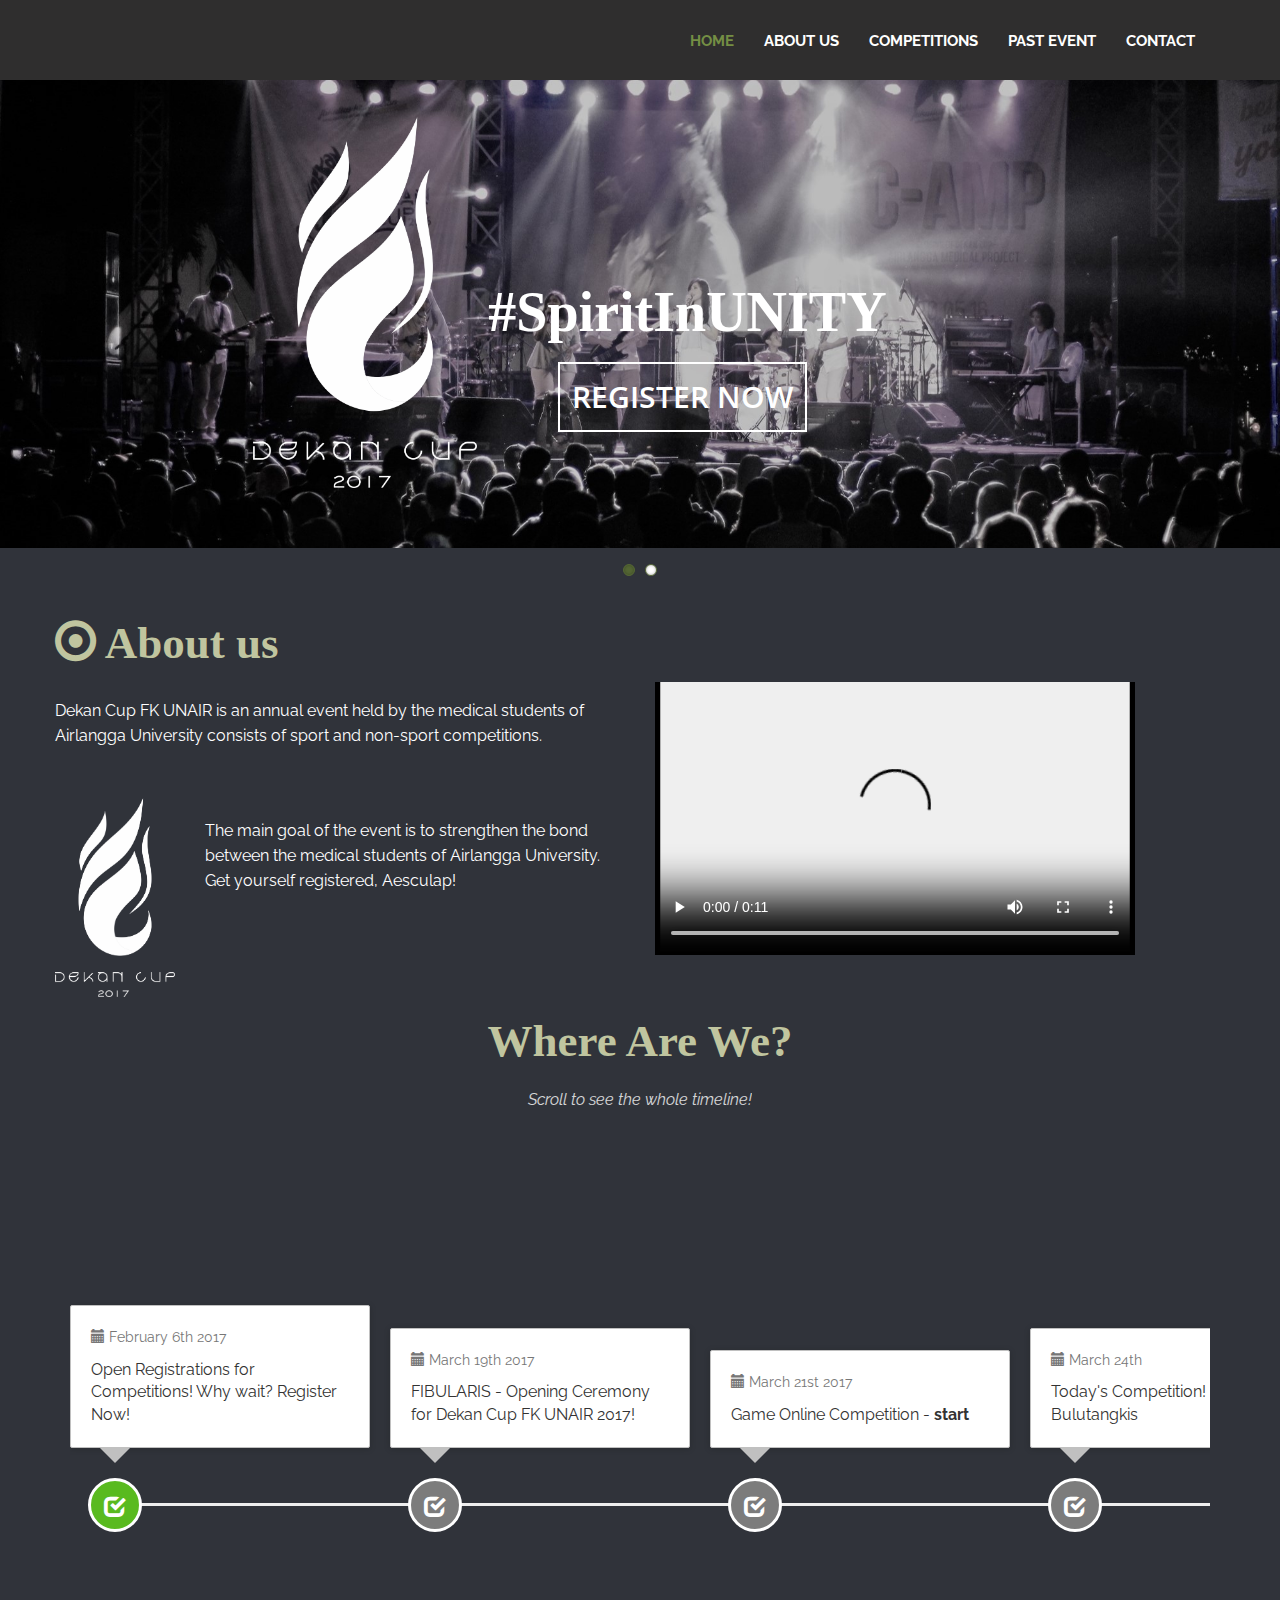
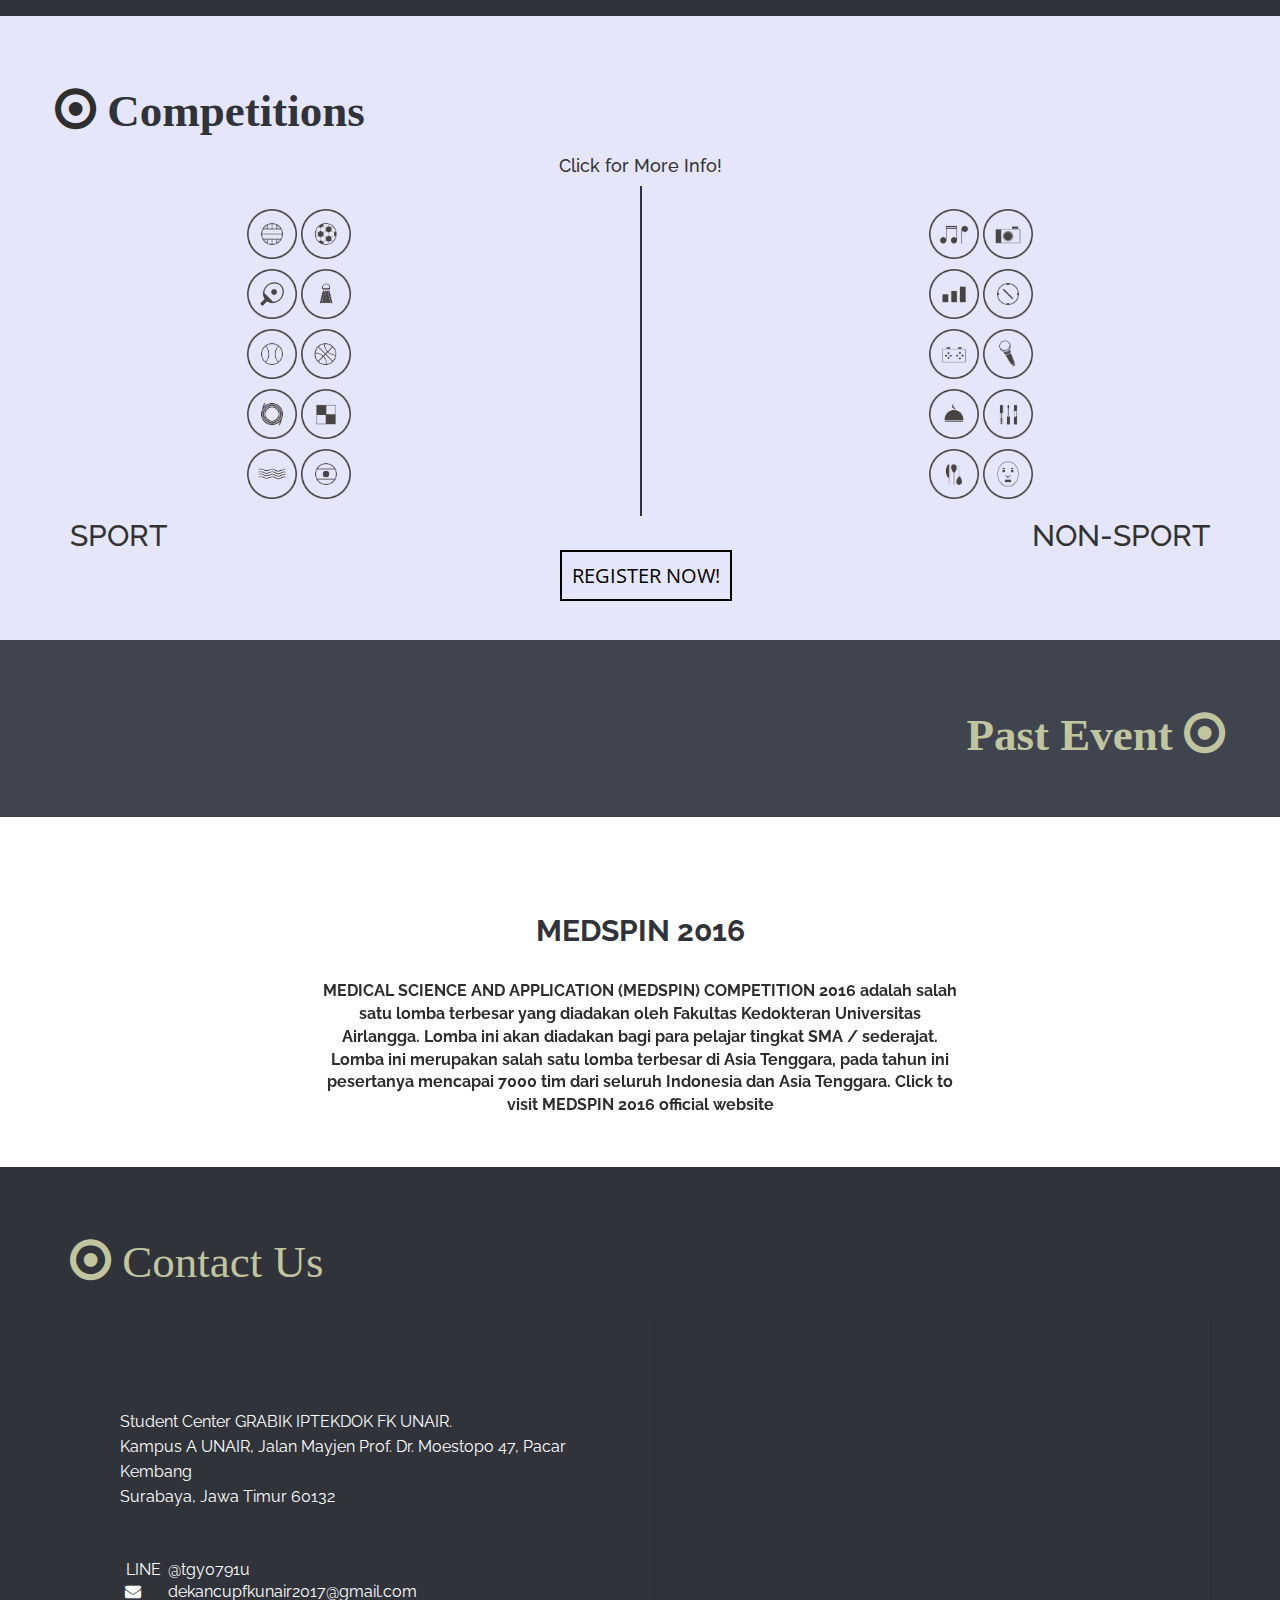
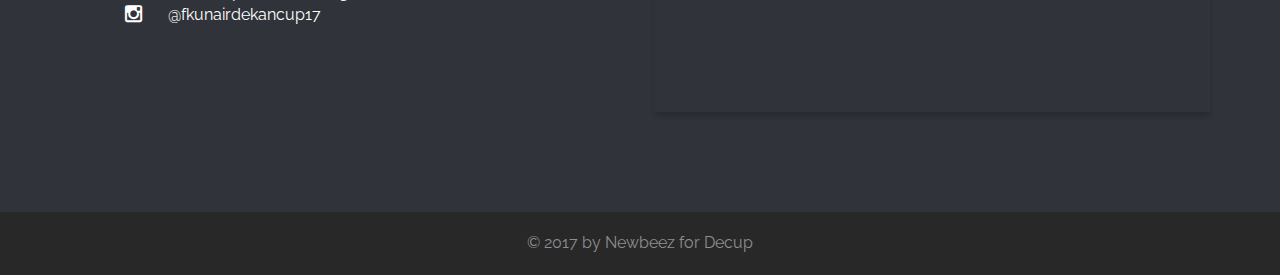
==== index.html @ a134992e "hamdalah" ====
<!DOCTYPE html>
<html lang="en">
<head>
	<meta charset="UTF-8">
    <meta name="viewport" content="width=device-width, initial-scale=1, maximum-scale=1, user-scalable=no">
	<title>Dekan Cup FK UNAIR 2017</title>
    <meta name="description" content="Kompetisi tahunan oleh Fakultas Kedokteran Universitas Airlangga 2017">
    <meta name="keywords" content="dekan cup fk unair, dekan cup, dekan cup fk unair 2017">
    <link rel="icon" href="images/gradasi.png">
	<link href="https://fonts.googleapis.com/css?family=Josefin+Sans|Open+Sans|Raleway" rel="stylesheet">
	<!-- <link href="//db.onlinewebfonts.com/c/4d4b5a03af9b529bbad7e905135ef732?family=EngraversGothic+BT" rel="stylesheet" type="text/css"/> -->

	<link rel="stylesheet" href="css/flexslider.css">
	<link rel="stylesheet" href="css/bootstrap.min.css">
	<link rel="stylesheet" href="css/font-awesome.min.css">
	<link rel="stylesheet" href="css/style.css">
	<link rel="stylesheet" href="css/timeline_new.css">

    <!-- =======================================================
        Theme Name: MyBiz
        Theme URL: https://bootstrapmade.com/mybiz-free-business-bootstrap-theme/
        Author: BootstrapMade.com
        Author URL: https://bootstrapmade.com
    ======================================================= -->
</head>
<body id="top" data-spy="scroll">
	<!--top header-->

	<header id="home">
		<!--main-nav-->

		<div id="main-nav">

			<nav class="navbar">
				<div class="container">

					<div class="navbar-header">
<!-- 						<a href="index.html" class="navbar-brand">MyBiz</a> -->
						<button type="button" class="navbar-toggle collapsed" data-toggle="collapse" data-target="#ftheme">
							<span class="sr-only">Toggle</span>
							<span class="icon-bar"></span>
							<span class="icon-bar"></span>
							<span class="icon-bar"></span>
						</button>
					</div>

					<div class="navbar-collapse collapse" id="ftheme">

						<ul class="nav navbar-nav navbar-right">
							<li><a href="#home">home</a></li>
							<li><a href="#about">about us</a></li>
							<li><a href="#competition">competitions</a></li>
							<li><a href="#portfolio">past event</a></li>
							<li><a href="#contact-us">contact</a></li>
						</ul>

					</div>

				</div>
			</nav>
		</div>

	</header>

	<!--slider-->
	<div id="slider" class="flexslider">

        <ul class="slides">
            <li>
            <!-- <img src="images/slider/Picture1.jpg"> -->
            <img src="images/slider/Picture1_black.jpg">
            <!-- <img src="images/slider/slider-1.jpg"> -->
				<div class="caption">
					<div class="col-md-4 slider1-left">
						<!-- <img src="images/gradasi.png" />	 -->
						<img src="images/white.png" />	
					</div>
					<div class="col-md-8 slider1-right">
						<!-- <p style="color:#30333A">#SpiritIn<span style="color:#30333A">U</span><span style="color:#40444F">N</span><span style="color:#546634">I</span><span style="color:#748E44">T</span><span style="color:#C0C59F">Y</span>
						</p> -->
						<p style="color:#FFF">#SpiritInUNITY
<!-- 						<p style="color:#30333A; font-size: 56px;">#SpiritIn<span style="color:#30333A">U</span><span style="color:#40444F">N</span><span style="color:#546634">I</span><span style="color:#748E44">T</span><span style="color:#C0C59F">Y</span>
						</p> -->
					</div>
					<a href="https://goo.gl/forms/4zzFeMAAUCevZSoc2" target="_blank"><button class="btn slider1-btn">REGISTER NOW</button></a>                  
		       	</div>
            </li>
            <li>
            	<img src="images/slider/opening2.jpg">

				<div class="caption col-md-12">
				<div class="slider2">
				</div>
					<!-- <h2><span>html theme</span></h2>
					<p>Lorem Ipsum is simply dummy text of the printing and typesetting industry.</p>
					<button class="btn">Read More</button>  -->                
	            </div>

            </li>
        </ul>

    </div>

    <!--about-->
    <div id="about">
    	<div class="container">
			<div class="row">
				<div>
					<div class="about-heading">
						<div class="row">
						<div class="col-md-6">
							<h2><span><i class="fa fa-dot-circle-o" style="font-size:48px;color:#C0C59F;font-weight:10;"></i> About us</h2>
						</div>
					</div>
						<div class="row">
							<div class="col-md-6">
								<p>
									Dekan Cup FK UNAIR is an annual event held by the medical students of Airlangga University consists of sport and non-sport competitions.
								</p>
								<div class="row">
									<div class="col-md-3">
										<img src="images/white.png"/>
									</div>
									<div class="col-md-9">
										<p>
											The main goal of the event is to strengthen the bond between the medical students of Airlangga University. Get yourself registered, Aesculap!
										</p>
									</div>
								</div>
							</div>
							<div class="col-md-6">
							<!-- gimana cara embed video avi -->
							<!-- <iframe src="https://drive.google.com/file/d/0BzAiD0_w3jMealh2aUtJNnk1STQ/preview" width="480" height="277"></iframe> -->
								<!-- <embed src="video/about.avi" autostart="true" height="277" width="480" /> -->
								<video width="480" height="277" controls autoplay>
								  <source src="video/about.mp4" type="video/mp4">
								</video>
							</div>
						</div>
					</div>
									</div>
					<div class="where-are-we">
					<div class="where-are-we-heading">
						<h2 style="text-align: center;">Where Are We?</h2>
						<center>
							<p style="opacity: 0.8;"><i>Scroll to see the whole timeline!</i></p>
						</center>
					</div>
				<div class="col-md-12">
					<div style="display:inline-block;width:100%;overflow-y:auto;">
					<ul class="timeline timeline-horizontal">
						<li class="timeline-item">
							<div class="timeline-badge success"><i class="glyphicon glyphicon-check"></i></div>
							<div class="timeline-panel">
								<div class="timeline-heading">
									
									<p><small class="text-muted"><i class="glyphicon glyphicon-calendar"></i> February 6th 2017</small></p>
								</div>
								<div class="timeline-body">
									<p>Open Registrations for Competitions! Why wait? Register Now!</p>
								</div>
							</div>
						</li>
						<li class="timeline-item">
							<div class="timeline-badge"><i class="glyphicon glyphicon-check"></i></div>
							<div class="timeline-panel">
								<div class="timeline-heading">
									
									<p><small class="text-muted"><i class="glyphicon glyphicon-calendar"></i> March 19th 2017</small></p>
								</div>
								<div class="timeline-body">
									<p>FIBULARIS -	Opening Ceremony for Dekan Cup FK UNAIR 2017!</p>
								</div>
							</div>
						</li>
						<li class="timeline-item">
							<div class="timeline-badge"><i class="glyphicon glyphicon-check"></i></div>
							<div class="timeline-panel">
								<div class="timeline-heading">
									
									<p><small class="text-muted"><i class="glyphicon glyphicon-calendar"></i> March 21st 2017</small></p>
								</div>
								<div class="timeline-body">
									<p>Game Online Competition - <strong>start</strong> </p>
								</div>
							</div>
						</li>
						<li class="timeline-item">
							<div class="timeline-badge"><i class="glyphicon glyphicon-check"></i></div>
							<div class="timeline-panel">
								<div class="timeline-heading">
									
									<p><small class="text-muted"><i class="glyphicon glyphicon-calendar"></i> March 24th</small></p>
								</div>
								<div class="timeline-body">
									<p>Today's Competition!
										<ul>
											<li>Bulutangkis</li>
										</ul>
									</p>
								</div>
							</div>
						</li>
						<li class="timeline-item">
							<div class="timeline-badge"><i class="glyphicon glyphicon-check"></i></div>
							<div class="timeline-panel">
								<div class="timeline-heading">
									
									<p><small class="text-muted"><i class="glyphicon glyphicon-calendar"></i> March 25th 2017</small></p>
								</div>
								<div class="timeline-body">
									<p>Today’s competitions!
									<ul>
										<li>Futsal</li>
										<li>Basket</li>
										<li>Bulutangkis</li>
										<li>PingPong</li>
										<li>Billiard</li>
										<li>Make-up</li>
									</ul>
										Open Submission for Photography!
									</p>
								</div>
							</div>
						</li>
						<li class="timeline-item">
							<div class="timeline-badge"><i class="glyphicon glyphicon-check"></i></div>
							<div class="timeline-panel">
								<div class="timeline-heading">
									
									<p><small class="text-muted"><i class="glyphicon glyphicon-calendar"></i> March 26th 2017</small></p>
								</div>
								<div class="timeline-body">
									<p>Today’s competitions!
										Futsal
										Basket
										Bulutangkis
										PingPong
										Tenis
									</p>
								</div>
							</div>
						</li>
						<li class="timeline-item">
							<div class="timeline-badge"><i class="glyphicon glyphicon-check"></i></div>
							<div class="timeline-panel">
								<div class="timeline-heading">
									
									<p><small class="text-muted"><i class="glyphicon glyphicon-calendar"></i> March 29th 2017</small></p>
								</div>
								<div class="timeline-body">
									<p>Game Online Competition - <b>final</b>
									</p>
								</div>
							</div>
						</li>
						<li class="timeline-item">
							<div class="timeline-badge"><i class="glyphicon glyphicon-check"></i></div>
							<div class="timeline-panel">
								<div class="timeline-heading">
									
									<p><small class="text-muted"><i class="glyphicon glyphicon-calendar"></i> March 31st 2017</small></p>
								</div>
								<div class="timeline-body">
									<p>Today’s competitions! Bulutangkis
									</p>
								</div>
							</div>
						</li>
						<li class="timeline-item">
							<div class="timeline-badge"><i class="glyphicon glyphicon-check"></i></div>
							<div class="timeline-panel">
								<div class="timeline-heading">
									
									<p><small class="text-muted"><i class="glyphicon glyphicon-calendar"></i> April 1st-2nd 2017</small></p>
								</div>
								<div class="timeline-body">
									<p>Today’s competitions!
										Futsal
										Basket
										Voli
										PingPong
										Bulutangkis
									</p>
								</div>
							</div>
						</li>
						<li class="timeline-item">
							<div class="timeline-badge"><i class="glyphicon glyphicon-check"></i></div>
							<div class="timeline-panel">
								<div class="timeline-heading">
									
									<p><small class="text-muted"><i class="glyphicon glyphicon-calendar"></i> April 6th 2017</small></p>
								</div>
								<div class="timeline-body">
									<p>Today’s competitions! PES
									</p>
								</div>
							</div>
						</li>
						<li class="timeline-item">
							<div class="timeline-badge"><i class="glyphicon glyphicon-check"></i></div>
							<div class="timeline-panel">
								<div class="timeline-heading">
									
									<p><small class="text-muted"><i class="glyphicon glyphicon-calendar"></i> April 7th 2017</small></p>
								</div>
								<div class="timeline-body">
									<p>Today’s competitions!
										Bulutangkis
										PES - FINAL
									</p>
								</div>
							</div>
						</li>
						<li class="timeline-item">
							<div class="timeline-badge"><i class="glyphicon glyphicon-check"></i></div>
							<div class="timeline-panel">
								<div class="timeline-heading">
									
									<p><small class="text-muted"><i class="glyphicon glyphicon-calendar"></i> April 8th 2017</small></p>
								</div>
								<div class="timeline-body">
									<p>Today’s competitions!
										Futsal
										Basket
										Voli
										PingPong
										Bulutangkis
										Amazing Race
									</p>
								</div>
							</div>
						</li>
						<li class="timeline-item">
							<div class="timeline-badge"><i class="glyphicon glyphicon-check"></i></div>
							<div class="timeline-panel">
								<div class="timeline-heading">
									
									<p><small class="text-muted"><i class="glyphicon glyphicon-calendar"></i> April 9th 2017</small></p>
								</div>
								<div class="timeline-body">
									<p>Today’s competitions!
										Futsal
										Basket
										Voli
										PingPong
										Bulutangkis
									</p>
								</div>
							</div>
						</li>
						<li class="timeline-item">
							<div class="timeline-badge"><i class="glyphicon glyphicon-check"></i></div>
							<div class="timeline-panel">
								<div class="timeline-heading">
									
									<p><small class="text-muted"><i class="glyphicon glyphicon-calendar"></i> April 10th-13th 2017</small></p>
								</div>
								<div class="timeline-body">
									<p>Islamic Competitions
									</p>
								</div>
							</div>
						</li>
						<li class="timeline-item">
							<div class="timeline-badge"><i class="glyphicon glyphicon-check"></i></div>
							<div class="timeline-panel">
								<div class="timeline-heading">
									
									<p><small class="text-muted"><i class="glyphicon glyphicon-calendar"></i> April 14th 2017</small></p>
								</div>
								<div class="timeline-body">
									<p>Today’s competitions!
										Bulu tangkis
										Tarik tambang
									</p>
								</div>
							</div>
						</li>
						<li class="timeline-item">
							<div class="timeline-badge"><i class="glyphicon glyphicon-check"></i></div>
							<div class="timeline-panel">
								<div class="timeline-heading">
									
									<p><small class="text-muted"><i class="glyphicon glyphicon-calendar"></i> April 15th 2017</small></p>
								</div>
								<div class="timeline-body">
									<p>Today’s competitions!
										Futsal
										Basket
										Ping pong
										Bulu tangkis
										Band
									</p>
								</div>
							</div>
						</li>
						<li class="timeline-item">
							<div class="timeline-badge"><i class="glyphicon glyphicon-check"></i></div>
							<div class="timeline-panel">
								<div class="timeline-heading">
									
									<p><small class="text-muted"><i class="glyphicon glyphicon-calendar"></i> April 16th 2017</small></p>
								</div>
								<div class="timeline-body">
									<p>Today’s competitions!
										Futsal
										Basket
										Ping pong
										Bulu tangkis
									</p>
								</div>
							</div>
						</li>
						<li class="timeline-item">
							<div class="timeline-badge"><i class="glyphicon glyphicon-check"></i></div>
							<div class="timeline-panel">
								<div class="timeline-heading">
									
									<p><small class="text-muted"><i class="glyphicon glyphicon-calendar"></i> April 17th-18th 2017</small></p>
								</div>
								<div class="timeline-body">
									<p>FK Idol
									</p>
								</div>
							</div>
						</li>
						<li class="timeline-item">
							<div class="timeline-badge"><i class="glyphicon glyphicon-check"></i></div>
							<div class="timeline-panel">
								<div class="timeline-heading">
									
									<p><small class="text-muted"><i class="glyphicon glyphicon-calendar"></i> April 20th 2017</small></p>
								</div>
								<div class="timeline-body">
									<p>FK Idol - <b>Final</b>
									</p>
								</div>
							</div>
						</li>
						<li class="timeline-item">
							<div class="timeline-badge"><i class="glyphicon glyphicon-check"></i></div>
							<div class="timeline-panel">
								<div class="timeline-heading">
									
									<p><small class="text-muted"><i class="glyphicon glyphicon-calendar"></i> April 21st-23rd 2017</small></p>
								</div>
								<div class="timeline-body">
									<p>Bulutangkis - <b>Finals</b>
									</p>
								</div>
							</div>
						</li>
						<li class="timeline-item">
							<div class="timeline-badge"><i class="glyphicon glyphicon-check"></i></div>
							<div class="timeline-panel">
								<div class="timeline-heading">
									
									<p><small class="text-muted"><i class="glyphicon glyphicon-calendar"></i> April 25th 2017</small></p>
								</div>
								<div class="timeline-body">
									<p>Last day submission for photography!
									</p>
								</div>
							</div>
						</li>
						<li class="timeline-item">
							<div class="timeline-badge"><i class="glyphicon glyphicon-check"></i></div>
							<div class="timeline-panel">
								<div class="timeline-heading">
									
									<p><small class="text-muted"><i class="glyphicon glyphicon-calendar"></i>May 5th 2017</small></p>
								</div>
								<div class="timeline-body">
									<p>CLOSING DAY OF DEKAN CUP FK UNAIR 2017! Grab your ticket now!
									</p>
								</div>
							</div>
						</li>
					</ul>
			</div>
<!-- terakhir timeline -->
			</div>   	
    	</div>
    </div>
</div>

</div>
</div>
<!-- competition -->
    <div id="competition">
    	<div class="container">
			<div class="row">
				<div class="competition-heading">
					<div class="row">
						<div class="col-md-6">
						<h2>
							<span><i class="fa fa-dot-circle-o" style="font-size:48px;color:#2F2E2E;font-weight:10;"></i> Competitions</span>
						</h2>
						</div>
						<div class="col-md-6">
						
						</div>
					</div>
					<h4 style="text-align: center;">Click for More Info!</h4> 
				</div>
			</div>
			<div class="row">
				<div class="competition-details">
					<div class="col-md-5">
						<br>
						<div class="logo-competition" style="text-align: center;">
							<p>

								<span data-toggle="tooltip" title="VOLI"><a href="#voli" data-toggle="modal" title="VOLI" data-target="#modalCompet" data-judul="voli" data-peserta="<ol><li>Peserta DEKAN CUP FK UNAIR 2017 adalah Mahasiswa Fakultas Kedokteran Universitas Airlangga dengan ketentuan : Departemen Klinik, Pre Klinik dan Mahasiswa.</li>
<li>Setiap tim maksimal mengirimkan 14 orang yang terdiri dari 6 pemain utama(minimal terdapat 1 putri), 6 pemain cadangan, 1 pelatih dan 1 official.</li>
<li>Peserta wajib memahami dan mematuhi peraturan dan ketentuan lomba.</li></ol>" data-techmeet="<ol><li>Tanggal untuk technical meeting akan di infokan lebih lanjut</li>
<li>Setidaknya minimal satu orang perwakilan tim wajib ikut serta dalam technical meeting.</li></ol>" data-pendaftaran="<ol><li>Pendaftaran dibuka pada tanggal 20 Februari dan ditutup pada tanggal 6 Maret 2017</li>
<li>Biaya pendaftaran sebesar Rp.150.000/tim, dibayar pada saat pendaftaran.</li>
<li>Peserta wajib mengumpulkan fotocopy KTM setiap anggota tim dan membawa KTM asli pada saat mendaftar.</li>
<li>Tempat pendaftaran di Fakultas Kedokteran UNAIR</li></ol>" data-tipe="sport" data-img="voli" data-cp="<br>CP : Dino<br>
LINE ID : rrenaldyy98 <br>
085336290214<br>">
									<img src="images/logo-sport/voli.png" width="50">
								</a></span>
				<span data-toggle="tooltip" title="FUTSAL"><a href="#voli" data-toggle="modal" data-target="#modalCompet" data-judul="futsal" data-peserta="<ol><li>Peserta DEKAN CUP FK UNAIR 2017 adalah Mahasiswa Fakultas Kedokteran Universitas Airlangga dengan ketentuan : Departemen Klinik, Pre Klinik dan Mahasiswa.</li>
<li>Setiap tim maksimal mengirimkan 12 orang yang terdiri dari 5 pemain utama, 5 pemain cadangan, 1 pelatih dan 1 official.</li>
<li>Peserta wajib memahami dan mematuhi peraturan dan ketentuan lomba.</li></ol>" data-techmeet="<ol><li>Tanggal untuk technical meeting akan di infokan lebih lanjut</li>
<li>Setidaknya minimal satu orang perwakilan tim wajib ikut serta dalam technical meeting.</li></ol>" data-pendaftaran="<ol><li>Pendaftaran dibuka pada tanggal 20 Februari dan ditutup pada tanggal 6 Maret 2017</li>
<li>Biaya pendaftaran sebesar Rp.350.000/tim, dibayar pada saat pendaftaran.</li>
<li>Peserta wajib mengumpulkan fotocopy KTM setiap anggota tim dan membawa KTM asli pada saat mendaftar.</li>
<li>Tempat pendaftaran di Fakultas Kedokteran UNAIR</li></ol>" data-tipe="sport" data-img="futsal" data-cp="<br>CP : Lutfi<br>
LINE ID : next_alfatih<br>
082132600101<br>">								
								<img src="images/logo-sport/futsal.png" width="50">
								<!-- <span class="description">FUTSAL</span> -->
								</a></span>
							</p>
							<p>
							<span data-toggle="tooltip" title="TENIS MEJA"><a href="#voli" data-toggle="modal" data-target="#modalCompet" data-judul="tenis meja" data-peserta="<ol><li>Peserta DEKAN CUP FK UNAIR 2017 adalah Mahasiswa Fakultas Kedokteran Universitas Airlangga dengan ketentuan : Departemen Klinik, Pre Klinik dan Mahasiswa.</li>
<li>Kategori yang dimainkan adalah Tunggal Putra dan Ganda Putra</li>
<li>Peserta wajib memahami dan mematuhi peraturan dan ketentuan lomba.</li></ol>" data-techmeet="<ol><li>Tanggal untuk technical meeting akan di infokan lebih lanjut</li>
<li>Peserta wajib ikut serta dalam technical meeting.</li></ol>" data-pendaftaran="<ol><li>Pendaftaran dibuka pada tanggal 20 Februari dan ditutup pada tanggal 6 Maret 2017</li>
<li>Biaya pendaftaran sebesar Rp.30.000 untuk Single dan Rp.60.000 untuk Ganda Putra, dibayar pada saat pendaftaran.</li>
<li>Peserta wajib mengumpulkan fotocopy KTM dan membawa KTM asli pada saat mendaftar.</li>
<li>Tempat pendaftaran di Fakultas Kedokteran UNAIR</li></ol>" data-tipe="sport" data-img="tenis meja" data-cp="<br>CP : Dicky <br>
LINE ID : bdickywibowo <br>
087853188725<br>">	
								<img src="images/logo-sport/tenis meja.png" width="50">
								</a></span>
								<span data-toggle="tooltip" title="BULUTANGKIS"><a href="#voli" data-toggle="modal" data-target="#modalCompet" data-judul="bulutangkis" data-peserta="<ol><li>Peserta DEKAN CUP FK UNAIR 2017 adalah Mahasiswa Fakultas Kedokteran Universitas Airlangga dengan ketentuan : Departemen Klinik, Pre Klinik dan Mahasiswa.</li>
<li>Kategori yang dimainkan adalah Tunggal Putra, Ganda Putra, Ganda Campuran.</li>
<li>Peserta wajib memahami dan mematuhi peraturan dan ketentuan lomba.</li></ol>" data-techmeet="<ol><li>
Tanggal untuk technical meeting akan di infokan lebih lanjut</li>
<li>Peserta wajib ikut serta dalam technical meeting.</li></ol>" data-pendaftaran="<ol><li>Pendaftaran dibuka pada tanggal 20 Februari dan ditutup pada tanggal 6 Maret 2017</li>
<li>Biaya pendaftaran sebesar Rp.60.000 untuk Tunggal, Rp.80.000 untuk Ganda Putra, dan Rp.100.000 untuk Ganda Campuran, dibayar pada saat pendaftaran.</li>
<li>Peserta wajib mengumpulkan fotocopy KTM dan membawa KTM asli pada saat mendaftar.</li>
<li>Tempat pendaftaran di Fakultas Kedokteran UNAIR
</li></ol>" data-tipe="sport" data-img="bulutangkis" data-cp="<br>CP : Natan<br>
LINE ID : nathan_alexander<br>
082153240365<br>">	
								<img src="images/logo-sport/bulutangkis.png" width="50">
								</a></span>
							</p>
							<p>
							<span data-toggle="tooltip" title="TENIS"><a href="#voli" data-toggle="modal" data-target="#modalCompet" data-judul="tenis" data-peserta="<ol><li>Peserta DEKAN CUP FK UNAIR 2017 adalah Mahasiswa Fakultas Kedokteran Universitas Airlangga dengan ketentuan : Departemen Klinik, Pre Klinik dan Mahasiswa.</li>
<li>Kategori yang dimainkan adalah Tunggal Putra, Ganda Putra, Ganda Campuran.</li>
<li>Peserta wajib memahami dan mematuhi peraturan dan ketentuan lomba.</li></ol>" data-techmeet="<ol><li>
Tanggal untuk technical meeting akan di infokan lebih lanjut</li>
<li>Peserta wajib ikut serta dalam technical meeting.</li></ol>" data-pendaftaran="<ol><li>Pendaftaran dibuka pada tanggal 20 Februari dan ditutup pada tanggal 6 Maret 2017</li>
<li>Biaya pendaftaran sebesar Rp.110.000 untuk Single, Rp.150.000 untuk Ganda Putra, dan Rp.130.000 untuk Ganda Campuran, dibayar pada saat pendaftaran.</li>
<li>Peserta wajib mengumpulkan fotocopy KTM dan membawa KTM asli pada saat mendaftar.</li>
<li>Tempat pendaftaran di Fakultas Kedokteran UNAIR
</li></ol>" data-tipe="sport" data-img="tenis" data-cp="<br>CP : Alif <br>
LINE ID : aliffss<br>
081231123440<br>">							
								<img src="images/logo-sport/tenis.png" width="50">
								</a></span>
								<span data-toggle="tooltip" title="BASKET"><a href="#voli" data-toggle="modal" data-target="#modalCompet" data-judul="basket" data-peserta="<ol><li>Peserta DEKAN CUP FK UNAIR 2017 adalah Mahasiswa Fakultas Kedokteran Universitas Airlangga dengan ketentuan : Departemen Klinik, Pre Klinik dan Mahasiswa. </li>
<li>Setiap tim maksimal mengirimkan 12 orang yang terdiri dari 10 pemain, 1 pelatih dan 1 official.</li>
<li>Peserta wajib memahami dan mematuhi peraturan dan ketentuan lomba.</li></ol>" data-techmeet="<ol><li>
Tanggal untuk technical meeting akan di infokan lebih lanjut</li>
<li>Setidaknya minimal satu orang perwakilan tim wajib ikut serta dalam technical meeting.
</li></ol>" data-pendaftaran="<ol><li>Pendaftaran dibuka pada tanggal 20 Februari dan ditutup pada tanggal 6 Maret 2017</li>
<li>Biaya pendaftaran sebesar Rp.350.000/tim, dibayar pada saat pendaftaran.</li>
<li>Peserta wajib mengumpulkan fotocopy KTM setiap anggota tim dan membawa KTM asli pada saat mendaftar.</li>
<li>Tempat pendaftaran di Fakultas Kedokteran UNAIR
</li></ol>" data-tipe="sport" data-img="basket" data-cp="<br>CP : Rifqi
LINE ID : rifqiaryap <br>
087851299369<br>">								
								<img src="images/logo-sport/basket.png" width="50">
								</a></span>
							</p>
							<p>
							<span data-toggle="tooltip" title="TARIK TAMBANG"><a href="#voli" data-toggle="modal" data-target="#modalCompet" data-judul="tarik tambang" data-peserta="<ol><li>Peserta DEKAN CUP FK UNAIR 2017 adalah Mahasiswa Fakultas Kedokteran Universitas Airlangga dengan ketentuan : Departemen Klinik, Pre Klinik dan Mahasiswa.</li>
<li>Setiap tim maksimal mengirimkan 8 orang yang terdiri dari 6 pemain utama dan 2 pemain cadangan.</li>
<li>Peserta wajib memahami dan mematuhi peraturan dan ketentuan lomba.</li></ol>" data-techmeet="<ol><li>
Tanggal untuk technical meeting akan di infokan lebih lanjut</li>
<li>Setidaknya minimal satu orang perwakilan tim wajib ikut serta dalam technical meeting.</li>
</li></ol>" data-pendaftaran="<ol><li>Pendaftaran dibuka pada tanggal 20 Februari dan ditutup pada tanggal 6 Maret 2017</li>
<li>Biaya pendaftaran sebesar Rp.40.000/tim, dibayar pada saat pendaftaran.</li>
<li>Peserta wajib mengumpulkan fotocopy KTM setiap anggota tim dan membawa KTM asli pada saat mendaftar.
<li>Tempat pendaftaran di Fakultas Kedokteran UNAIR
</li></ol>" data-tipe="sport" data-img="tarik tambang" data-cp="<br>CP : Thomas <br>
LINE ID : jin_botol <br>
08113250477<br>">					
								<img src="images/logo-sport/tarik tambang.png" width="50">
								</a></span>
								<span data-toggle="tooltip" title="CATUR"><a href="#voli" data-toggle="modal" data-target="#modalCompet" data-judul="catur" data-peserta="<ol><li>Peserta DEKAN CUP FK UNAIR 2017 adalah Mahasiswa Fakultas Kedokteran Universitas Airlangga dengan ketentuan : Departemen Klinik, Pre Klinik dan Mahasiswa. </li>
<li>Peserta wajib memahami dan mematuhi peraturan dan ketentuan lomba.</li></ol>" data-techmeet="<ol><li>
Tanggal untuk technical meeting akan di infokan lebih lanjut</li>
<li>Peserta wajib ikut serta dalam technical meeting
</li></ol>" data-pendaftaran="<ol><li>Pendaftaran dibuka pada tanggal 20 Februari dan ditutup pada tanggal 6 Maret 2017</li>
<li>Biaya pendaftaran sebesar Rp.15.000/orang, dibayar pada saat pendaftaran.</li>
<li>Peserta wajib mengumpulkan fotocopy KTM dan membawa KTM asli pada saat mendaftar.<?li>
<li>Tempat pendaftaran di Fakultas Kedokteran UNAIR
</li></ol>" data-tipe="sport" data-img="catur" data-cp="<br>CP : Khen <br>
LINE ID : khenmikhael</br>
082291768455<br>">					
								<img src="images/logo-sport/catur.png" width="50">  
								</a></span>
							</p>
							<p>
							<span data-toggle="tooltip" title="RENANG"><a href="#voli" data-toggle="modal" data-target="#modalCompet" data-judul="renang" data-peserta="<ol><li>Peserta DEKAN CUP FK UNAIR 2017 adalah Mahasiswa Fakultas Kedokteran Universitas Airlangga dengan ketentuan : Departemen Klinik, Pre Klinik dan Mahasiswa. </li>
<li>Kategori yang dimainkan adalah Single 50M Gaya Bebas dan Grup 200M Estafet (2 Putra, 2 Putri)</li>
<li>Peserta wajib memahami dan mematuhi peraturan dan ketentuan lomba.</li></ol>" data-techmeet="<ol><li>
Tanggal untuk technical meeting akan di infokan lebih lanjut</li>
<li>Peserta wajib ikut serta dalam technical meeting.
</li></ol>" data-pendaftaran="<ol><li>Pendaftaran dibuka pada tanggal 20 Februari dan ditutup pada tanggal 6 Maret 2017</li>
<li>Biaya pendaftaran sebesar Rp.40.000 untuk Single, Rp.110.000 untuk Grup, dibayar pada saat pendaftaran.</li>
<li>Peserta wajib mengumpulkan fotocopy KTM dan membawa KTM asli pada saat mendaftar.</li>
<li>Tempat pendaftaran di Fakultas Kedokteran UNAIR
</li></ol>" data-tipe="sport" data-img="renang" data-cp="<br>CP : nizarozi <br>
081330335375
<br>">					
								<img src="images/logo-sport/renang.png" width="50">
								</a></span>
								<span data-toggle="tooltip" title="BILLIARD"><a href="#voli" data-toggle="modal" data-target="#modalCompet" data-judul="billiard" data-peserta="<ol><li>Peserta DEKAN CUP FK UNAIR 2017 adalah Mahasiswa Fakultas Kedokteran Universitas Airlangga dengan ketentuan : Departemen Klinik, Pre Klinik dan Mahasiswa. </li>
<li>Peserta wajib memahami dan mematuhi peraturan dan ketentuan lomba.</li></ol>" data-techmeet="<ol><li>
Tanggal untuk technical meeting akan di infokan lebih lanjut</li>
<li>Peserta wajib ikut serta dalam technical meeting
</li></ol>" data-pendaftaran="<ol><li>Pendaftaran dibuka pada tanggal 20 Februari dan ditutup pada tanggal 6 Maret 2017</li>
<li>Biaya pendaftaran sebesar Rp.40.000/orang, dibayar pada saat pendaftaran</li>
<li>Peserta wajib mengumpulkan fotocopy KTM dan membawa KTM asli  pada saat mendaftar.</li>
<li>Tempat pendaftaran di Fakultas Kedokteran UNAIR
</li></ol>" data-tipe="sport" data-img="billiard" data-cp="<br>CP : Zaidan <br>
@zaidanfian <br>
081230641397<br>">					
								<img src="images/logo-sport/billiard.png" width="50">  
								</a></span>
							</p>
						</div>
						<h2>
							SPORT
						</h2>
					</div>
					<div class="col-md-2">
						<style>
							.vertical-line {
						      width: 2px; /* Line width */
						      background-color: #30333A; /* Line color */
						      height: 100%; /* Override in-line if you want specific height. */
						      margin-left: 50%; /* Causes the line to float to left of content. 
						        You can instead use position:absolute or display:inline-block
						        if this fits better with your design */
						    }
						</style>
						<div class="vertical-line" style="height: 330px;">
						</div>
					</div>
					<div class="col-md-5">
						<br>
						<div class="logo-competition" style="text-align: center;">
							<p>
								<span data-toggle="tooltip" title="BAND"><a href="#band" data-toggle="modal" data-target="#modalCompet" data-judul="band" data-peserta="<ol><li>Personil band terdiri dari mahasiswa preklinik dan klinik FK UNAIR </li>
<li>Personil band maksimal 8 orang</li>
<li>Peserta wajib memahami dan mematuhi peraturan dan ketentuan lomba</li></ol>" data-techmeet="<ol><li>
Lomba akan dilaksanakan pada Sabtu, 15 April 2017</li>
<li>Technical Meeting akan diadakan pada tanggal 17 Maret 2017 di FK UNAIR (ruangan menyusul)
</li>
<li>Setidaknya satu orang perwakilan band wajib ikut serta dalam Technical Meeting</li></ol>" data-pendaftaran="<ol><li>Pendaftaran dibuka pada tanggal 6 Februari 2017 dan di tutup pada tanggal 6 Maret 2017</li>
<li>Biaya pendaftaran sebesar Rp 80.000,- / band, dibayar pada saat pendaftaran, paling lambat dibayar pada hari terakhir pendaftaran</li>
<li>Peserta wajib mengumpulkan fotocopy KTM dan membawa KTM asli  pada saat mendaftar.</li>
<li>Peserta wajib mengumpulkan fotocopy KTM setiap personil pada saat mendaftar
</li>
<li>Tempat pendaftaran di Fakultas Kedokteran UNAIR</li></ol>" data-tipe="non-sport" data-img="band" data-cp="<br>CP : MARSHE <br>
@marsheilaharvy <br>
08176561977<br>">	
									<img src="images/logo-non-sport/band.png" width="50">
								</a></span>
								<span data-toggle="tooltip" title="FOTOGRAFI"><a href="#fotografi" data-toggle="modal" data-target="#modalCompet" data-judul="fotografi" data-peserta="<ol><li>Peserta merupakan civitas akademika FK Universitas Airlangga dan RSUD Dr. Soetomo </li></ol>" data-pendaftaran="<ol><li>
Pendaftaran dibuka pada tanggal 6 Februari 2017 dan di tutup pada tanggal 6 Maret 2017</li>
<li>Biaya pendaftaran sebesar Rp 20.000,- / orang, dibayar pada saat pendaftaran, paling lambat dibayar pada hari terakhir pendaftaran
</li>
<li>Peserta wajib mengumpulkan fotocopy KTM setiap personil pada saat mendaftar</li>
<li>Tempat pendaftaran di Fakultas Kedokteran UNAIR</li></ol>" data-ketentuan="<ol><li>Lomba akan dilaksanakan dari 25 Maret s.d. 25 April 2017</li>
<li>Tema: Disaster Management</li>
<li>Karya foto bebas dari berbagai jenis kamera (warna/hitam putih) dalam bentuk softcopy</li>
<li>Karya softcopy sudah diformat dalam JPG/JPEG
</li>
<li>Karya yang masuk tidak pernah dilombakan atau dipamerkan sebelumnya serta tidak boleh menggunakan materi gambar/foto yang melanggar hak cipta</li>
<li>Karya tidak boleh mengandung unsur pornografi, SARA,sadisme, politik, atau hal-hal yang bersifat merendahkan atau melecehkan pihak lain</li>
<li>Karya dikumpulkan secara soft copy ke email (vita) dengan menyertakan judul,keterangan foto (caption), dan nama peserta di bagian subject email</li>
<li>Karya akan di upload di Instagram dan Official Account Dekan Cup FK Unair 2017</li>
<li>Dengan keikutsertaan peserta dianggap telah menerima dan menyetujui seluruh ketentuan lomba, apabila ada yang kurang dimengerti dimohon hubungi CP Fotografi</li></ol>" data-tipe="non-sport" data-img="fotografi" data-cp="<br>CP : VITA <br>
@vitadks <br>
085748311405<br>">
									<img src="images/logo-non-sport/fotografi.png" width="50">
								</a></span>
							</p>
							<p>
								<span data-toggle="tooltip" title="GAME ONLINE"><a href="#gameonline" data-toggle="modal" data-target="#modalCompet" data-judul="game online" data-dota="<ol><li>Peserta merupakan civitas akademika FK Universitas Airlangga dan RSUD Dr. Soetomo</li>
								<li>Peserta Lomba DotA 2 adalah seluruh TIM yang telah melengkapi persyaratan pendaftaran dan telah membayar uang pendaftaran dengan lunas.</li>
								<li>1 TIM berisikan minimal 5 orang.</li>
								<li>Setiap anggota TIM harus memiliki akun STEAM yang valid dan telah menginstall aplikasi DotA 2 pada PC / Laptopnya</li>
								<li>Setiap anggota TIM juga dihimbau untuk memiliki koneksi internet yang adekuat sehingga tidak terjadi hal-hal yang tidak kita inginkan</li></ol>" data-csgo="<ol><li>
Peserta merupakan civitas akademika FK Universitas Airlangga dan RSUD Dr. Soetomo</li>
<li>Peserta Lomba CSGO adalah seluruh TIM yang  telah melengkapi persyaratan pendaftaran dan   telah membayar uang pendaftaran dengan LUNAS.
</li>
<li>1 TIM berisikan minimal 5 orang.</li>
<li>Bagi anggota tim yang tidak memiliki akun/ID CSGO harap lapor dan akan dipinjamkan ID oleh panitia</li>
<li>Pertandingan Grup stage hingga semifinal akan dilakukan via Online dan Final akan dilakukan via Offline di Warnet TKD (Three Kingdom).</li></ol>" data-tipe="non-sport" data-img="game online" data-cp="<br>CP : RAFIF <br>
@kaskus134 <br>
089683064461<br>">
									<img src="images/logo-non-sport/game online.png" width="50">
								</a></span>
								<span data-toggle="tooltip" title="AMAZING RAZE"><a href="#amazingrace" data-toggle="modal" data-target="#modalCompet" data-judul="amazing race" data-peserta="<ol><li>Peserta merupakan civitas akademika FK Universitas Airlangga dan RSUD Dr. Soetomo </li>
<li>Peserta membuat 1 tim terdiri dari 3 orang boleh berbeda angkatan</li>
<li>Satu tim menggunakan satu mobil pribadi saat nanti lomba, tidak diperbolehkan menggunakan kendaraan umum, motor, atau yang lainnya apabila tetap ingin menggunakan biaya dan lainnya tidak ditanggung panitia</li></ol>" data-techmeet="<ol><li>
Lomba akan dilaksanakan: Sabtu, 8 April 2017.</li>
<li>Technical meeting akan diadakan pada Jumat 31 Maret 2017 di FK Unair (tempat menyusul, apabila ada perubahan jadwal akan diberitahu oleh CP)
</li>
<li>Setidaknya satu orang dari tim nya wajib ikut serta dalam technical meeting</li></ol>" data-pendaftaran="<ol><li>Pendaftaran dibuka pada tanggal 6 Februari 2017 dan di tutup pada tanggal 6 Maret 2017</li>
<li>Biaya pendaftaran sebesar Rp 90.000,- / tim, dibayar pada saat pendaftaran, paling lambat dibayar pada hari terakhir pendaftaran</li>
<li>Peserta wajib mengumpulkan fotocopy KTM dan membawa KTM asli  pada saat mendaftar.</li>
<li>Peserta wajib mengumpulkan fotocopy KTM setiap personil pada saat mendaftar
</li>
<li>Tempat pendaftaran di Fakultas Kedokteran UNAIR</li></ol>" data-tipe="non-sport" data-img="amazing race" data-cp="<br>CP : NABILA <br>
@nabilaizt <br>
085776662864<br>">
									<img src="images/logo-non-sport/amazing race.png" width="50">
								</a></span>
							</p>
							<p>
								<span data-toggle="tooltip" title="PES"><a href="#pes" data-toggle="modal" data-target="#modalCompet" data-judul="pes" data-peserta="<ol><li>Peserta merupakan civitas akademika FK Universitas Airlangga dan RSUD Dr. Soetomo</li>
<li>Penyisihan: 6 April 2017 semifinal dan final: 7 April 2017</li>
<li>Kuota Max. 40 orang</li></ol>" data-techmeet="<ol><li>
Technical meeting akan diadakan pada tanggal 24 Maret 2017 di Fakultas Kedokteran UNAIR</li></ol>" data-pendaftaran="<ol><li>Pendaftaran dibuka pada tanggal 6 Februari 2017 dan ditutup pada 6 Maret 2017</li>
<li>Biaya pendaftaran sebesar Rp 20.000/orang dibayar pada saat pendaftaran, paling lambat dibayar pada hari terakhir pendaftaran</li>
<li>Peserta wajib mengumpulkan fotocopy KTM setiap personil pada saat mendaftar
</li>
<li>Tempat pendaftaran di Fakultas Kedokteran UNAIR</li></ol>" data-tipe="non-sport" data-img="pes" data-cp="<br>CP : ALEX <br>
@alexandertikara37 <br>
081326854245<br>">
									<img src="images/logo-non-sport/pes.png" width="50">
								</a></span>
								<span data-toggle="tooltip" title="FK IDOL"><a href="#fkidol" data-toggle="modal" data-target="#modalCompet" data-judul="fk idol" data-peserta="<ol><li>Peserta merupakan civitas akademika FK Universitas Airlangga dan RSUD Dr. Soetomo</li>
<li>FK IDOL di bedakan menjadi performer solo dan grup.</li></ol>" data-techmeet="<ol><li>
Lomba akan dilaksanakan: 
<br>Penyisihan: 17- 18 April 2017
<br>Final: 20 April 2017</li>
<li>Technical meeting akan diadakan pada Jumat 7 April 2017 di FK Unair (tempat menyusul, apabila ada perubahan jadwal akan diberitahu oleh CP)
</li>
<li> Peserta solo wajib ikut serta dalam technical meeting, untuk grup setidaknya satu orang dari grup wajib ikut technical meeting</li></ol>" data-pendaftaran="<ol><li>Pendaftaran dibuka pada tanggal 6 Februari 2017 dan di tutup pada tanggal 6 Maret 2017</li>
<li>Biaya pendaftaran sebesar Rp25.000 (Solo) Rp 35.000 (Grup), dibayar pada saat pendaftaran, paling lambat dibayar pada hari terakhir pendaftaran</li>
<li>Peserta wajib mengumpulkan fotocopy KTM setiap personil pada saat mendaftar</li>
<li>Tempat pendaftaran di Fakultas Kedokteran UNAIR</ol>" data-tipe="non-sport" data-img="fk idol" data-cp="<br>CP : MUTI <br>
@mutiadjani <br>
082115569522<br>">
									<img src="images/logo-non-sport/fk idol.png" width="50">
								</a></span>
							</p>
							<p>
								<span data-toggle="tooltip" title="ISLAMIC COMPETITION"><a href="#islamic" data-toggle="modal" data-target="#modalCompet" data-judul="islamic competition" data-pendaftaran="<center>
								<a href='#'><h3>TAHFIZH AL-QUR'AN</a></h3>
								<a href='#'><h3>POSTER</h3></a>
								<a href='#'><h3>ADZAN</h3></a></div>
								<a href='#'><h3>TILAWATIL QUR'AN</h3></a>
								</center>" data-tipe="non-sport" data-img="islamic competition">
								<img src="images/logo-non-sport/islamic competition.png" width="50"></a></span>
								<span data-toggle="tooltip" title="MAKE UP"><a href="#makeup" data-toggle="modal" data-target="#modalCompet" data-judul="make up" data-peserta="<ol><li>Peserta merupakan civitas akademika FK Universitas Airlangga dan RSUD Dr. Soetomo</li>
<li>Peserta hanya boleh terdiri dari 1 tim 2 orang (1 model (model harus wanita), 1 perias)</li></ol>" data-techmeet="<ol><li>
Lomba akan dilaksanakan: Sabtu, 25 Maret 2017.</li>
<li>Technical meeting akan diadakan pada Jumat 17 Maret 2017 di FK Unair (tempat menyusul, apabila ada perubahan jadwal akan diberitahu oleh CP)
</li>
<li> Setidaknya satu orang dari tim nya wajib ikut serta dalam technical meeting</li></ol>" data-pendaftaran="<ol><li>Pendaftaran dibuka pada tanggal 6 Februari 2017 dan di tutup pada tanggal 6 Maret 2017</li>
<li>Biaya pendaftaran sebesar Rp 30.000,- / tim, dibayar pada saat pendaftaran, paling lambat dibayar pada hari terakhir pendaftaran</li>
<li>Peserta wajib mengumpulkan fotocopy KTM setiap personil pada saat mendaftar</li>
<li>Tempat pendaftaran di Fakultas Kedokteran UNAIR</ol>" data-tipe="non-sport" data-img="make up" data-cp="<br>CP : RIMA <br>
@rimskie <br>
081216365657<br>">
									<img src="images/logo-non-sport/make up.png" width="50">
								</a>  </span>
							</p>
							<p>
								<span data-toggle="tooltip" title="MASAK"><a href="#masak" data-toggle="modal" data-target="#modalCompet" data-judul="masak" data-peserta="<ol><li>Peserta merupakan civitas akademika FK Universitas Airlangga dan RSUD Dr. Soetomo</li>
<li>Peserta membuat 1 tim terdiri dari 3 orang boleh berbeda angkatan</li></ol>" data-techmeet="<ol><li>
Lomba akan dilaksanakan: Sabtu, 1 April 2017.</li>
<li>Technical meeting akan diadakan pada Jumat 24 Maret 2017 di FK Unair (tempat menyusul, apabila ada perubahan jadwal akan diberitahu oleh CP)
</li>
<li> Setidaknya satu orang dari tim nya wajib ikut serta dalam technical meeting</li></ol>" data-pendaftaran="<ol><li>Pendaftaran dibuka pada tanggal 6 Februari 2017 dan di tutup pada tanggal 6 Maret 2017</li>
<li>Biaya pendaftaran sebesar Rp 40.000,- / tim, dibayar pada saat pendaftaran, paling lambat dibayar pada hari terakhir pendaftaran</li>
<li>Peserta wajib mengumpulkan fotocopy KTM setiap personil pada saat mendaftar</li>
<li>Tempat pendaftaran di Fakultas Kedokteran UNAIR</ol>" data-tipe="non-sport" data-img="memasak" data-cp="<br>CP : CORINA <br>
@corinaong <br>
081333588804<br>">
									<img src="images/logo-non-sport/memasak.png" width="50">
								</a></span>
								<span data-toggle="tooltip" title="DUTA FK"><a href="#duta" data-toggle="modal" data-target="#modalCompet" data-judul="duta fk" data-peserta="<ol><li>Peserta merupakan mahasiswa dan mahasiswi aktif pre klinik fk unair</li>
<li>Berkas: esai motivasi, KTM, foto formal ukuran 3R 1 lembar (dengan memakai jas almamater), pas foto 3x4 2 lembar, formulir pendaftaran</li>
<li>Biaya registrasi: Rp 25.000</li></ol>" data-pendaftaran="<ol><li>
Formulir (dari panitia)</li>
<li>Foto formal: bawa jas almamater+video profil peserta u/ opening video
</li>
<li>Map untuk berkas peserta</li>
<li>KTM</li>
<li>Pas foto</li>
<li>Penampilan untuk talent show dan alat2</li></ol>" data-tipe="non-sport" data-img="duta" data-cp="<br>CP : SACHA <br>
@sacharissazerlina <br>
085258788829<br>">
									<img src="images/logo-non-sport/duta.png" width="50">
								</a></span>
							</p>
						</div>
						<h2 style="text-align: right;">
							NON-SPORT
						</h2>
					</div>
						       	<!-- Modal -->
		  <div class="modal fade" id="modalCompet" role="dialog" data-backdrop='false'>
		    <div class="modal-dialog modal-lg">
		      <div class="modal-content">
		        <div class="modal-header">
		          <button type="button" class="close" data-dismiss="modal">&times;</button>
		          <h4 class="modal-title" id="judul">Modal Header</h4>
		        </div>
		        <div class="modal-body">
		        	<div class="col-md-8">
		        	<div id="peserta">
		        		<b>Peserta</b>
		    			<p id="peserta-content"></p>
		    			<p id="cs-go"></p>
		    			<p id="dota"></p>
		        	</div>
		        	<div id="techmeet">
		        	</div>
		        	<div id="pendaftaran">
		        		<b>Pendaftaran</b>
		    			<p id="pendaftaran-content">Lorem Ipsum dolor sit amet</p>
		        	</div>
		        	<div id="ketentuan">
		        	</div>
		          </div>
		          <div class="col-md-4">
		          	<div class="row" id="gambar">
		          		<!-- gambar -->
						<img src="images/logo-non-sport/band.png">
		          	</div>
		          	<div class="row" id="cp">
		          		<!-- cp -->
		          		<center>
		          			<b id="cp-content">
				          		<br>cp : dino <br>
		    					rrenaldyy98 (LINE ID) <br>
		    					085336290214 <br><br>
		          			</b>
		          		</center>

		          	</div>
		          	<div class="row">
		          		<!-- ketentuan -->
		          		<p><i>*Ketentuan ini dapat berubah sewaktu-waktu dengan pemberitahuan, untuk informasi lebih lanjut silakan hubungi CP</i></p>
		          	</div>
		          	<div class="row">
		          		<center>
		          			<a id="register-modal" href="https://goo.gl/forms/4zzFeMAAUCevZSoc2" > REGISTER NOW! </a>
		          		</center>
		          		<style>
		          			#register-modal:hover { 
		          				padding: 10px;
		          				font-weight: bold;
		          				border: solid;
		          			}
		          		</style>
		          		<br>
		          	</div>
		          </div>
		        </div>
		        <div class="modal-footer">
		          <button type="button" class="btn btn-default" data-dismiss="modal">Close</button>
		        </div>
		      </div>
		    </div>
		  </div>
		<!-- terakhir details disini -->
				</div>
			</div>
				<div class="register-btn"><a id="register" href="https://goo.gl/forms/4zzFeMAAUCevZSoc2" style="color: black; border: 2px black solid; padding: 10px;"> REGISTER NOW! </a>  </div> 
    	</div>
    </div>
<!-- event -->
		<!--portfolio-->
		<div id="portfolio">
			<div class="container">
				<div class="row">
					<div class="event-heading">
						<h2>Past Event    <span><i class="fa fa-dot-circle-o" style="font-size:48px;color:#C0C59F;font-weight:10;"></i></h2> 
						<!-- <p>Lorem ipsum dolor sit amet, consectetur adipiscing elit. Praesent metus magna,malesuada porta elementum vitae.</p> -->
						<br/>
						<br/>
					</div>

				</div>   	
	    	</div>
		</div>
		<a href="http://medspinfkunair.com/" target="_blank">
  <section id="twitter" class="parallax" style="height:350px;">
    <div>
      <div class="container">
        <div class="row">
          <div class="col-sm-8 col-sm-offset-2">
            <div class="twitter-icon text-center">
              <h2><b>MEDSPIN 2016</b></h2>
            </div>
            <div id="twitter-carousel" class="carousel slide" data-ride="carousel">
              <div class="carousel-inner">
                <div class="item active wow fadeIn" data-wow-duration="1000ms" data-wow-delay="300ms">
						<p><b><br>MEDICAL SCIENCE AND APPLICATION (MEDSPIN) COMPETITION 2016 adalah salah satu lomba terbesar yang diadakan oleh Fakultas Kedokteran Universitas Airlangga. Lomba ini akan diadakan bagi para pelajar tingkat SMA / sederajat. Lomba ini merupakan salah satu lomba terbesar di Asia Tenggara, pada tahun ini pesertanya mencapai 7000 tim dari seluruh Indonesia dan Asia Tenggara. Click to visit MEDSPIN 2016 official website</b></p>                  
                </div>
              </div>                        
            </div>                    
          </div>
        </div>
      </div>
    </div>
  </section><!--/#twitter-->
  </a>

    <!-- contact us -->
        <div id="contact-us">

    	<div class="container">
			<div class="row">
				<div>
					<div class="contact-us-heading">
						<div class='col-md-6 left'>
						<h2><span><i class="fa fa-dot-circle-o" style="font-size:48px;color:#C0C59F;font-weight:10;"></i>    Contact Us</h2> 
						<br/>
						<br/>
						<br/>
						<br/>
						<p>Student Center GRABIK IPTEKDOK FK UNAIR. <br/>
							Kampus A UNAIR, Jalan Mayjen Prof. Dr. Moestopo 47, Pacar Kembang <br/> Surabaya, Jawa Timur 60132</p>
							<div id="line-id">LINE <span id="idnya">@tgy0791u</span></div>
						<div id="mail">
							<div class="col-md-1">
								<div class="icon-box"><i class="fa fa-envelope" aria-hidden="true"></i></div>
							</div>
							<div class="col-md-11">dekancupfkunair2017@gmail.com</div>
							<div class="col-md-1">
								<div class="icon-box"><a href="https://www.instagram.com/fkunairdekancup17/" target="_blank"><i class="fa fa-instagram" style="font-size:20px;color:white"></i></a></div>
							</div>
							<div class="col-md-11">@fkunairdekancup17</div>							
						</div>
												<!-- <div class="row">LINE   @tgy0791u</div> -->

						</div>
						<div class='col-md-6 right'>
						<br/><br/>
						<p><div id="google-map" data-latitude="-7.2650213" data-longitude="112.7589891" data-content="Kampus A UNAIR, Jalan Mayjen Prof. Dr. Moestopo 47, Pacar Kembang, Surabaya, Kota SBY, Jawa Timur 60132"></div></p>
						</div>
					</div>
				</div>
			</div>   	
    	</div>
    </div>

		<!--bottom footer-->
		<div id="bottom-footer" class="hidden-xs">
			<div class="container">
				<div class="row">
					<center>&copy; 2017 by Newbeez for Decup</center>
										<center>

                        </div>
					</div>
					<div class="col-md-4">
						<div class="footer-right">
							<div class="credits">
							
                                <!-- Designed by <a href="https://bootstrapmade.com/">BootstrapMade</a> -->
                            </div>
<!-- 							<div class="col-md-2">
								<a href="http://instagram.com/decupfkunair"> 
									<img src="images/sosmed/instagram.png" alt="">
								</a>
							</div>
							<div class="col-md-2">
								<a href="http://youtube.com/decupfkunair">
									<img src="images/sosmed/youtube.png" alt="">
								</a>
							</div> -->
						</div>
					</div>
				</div>
			</div>
		</div>
	<!-- jQuery -->
    <script src="js/jquery.min.js"></script>
    <script src="js/bootstrap.min.js"></script>
    <script src="js/jquery.flexslider.js"></script>
    <script src="js/jquery.inview.js"></script>
    <script src="https://maps.google.com/maps/api/js?key=AIzaSyBokh7NewJ_fhaxmkZ2iyKvW0FZIAogdqY&sensor=true"></script>
    <script src="js/script.js"></script>
    <script src="contactform/contactform.js"></script>
    <script src="js/horizontal.js"></script>
    <script type="text/javascript">
    	$('#modalCompet').on('show.bs.modal', function(e) {
		  var judul = e.relatedTarget.dataset.judul;
		  var peserta = e.relatedTarget.dataset.peserta;
		  var pendaftaran= e.relatedTarget.dataset.pendaftaran;
		  var tipe= e.relatedTarget.dataset.tipe;
		  var img= e.relatedTarget.dataset.img;
		  var cp= e.relatedTarget.dataset.cp;
		  var techmeet = e.relatedTarget.dataset.techmeet;
		  var ketentuan = e.relatedTarget.dataset.ketentuan;

		  document.getElementById("judul").innerHTML=judul;

		  if (judul==="fotografi") {
		  	document.getElementById("cp").style.display = "initial";
		  	document.getElementById("peserta").style.display="initial";
		  	document.getElementById("peserta-content").innerHTML=peserta;
		  	document.getElementById("techmeet").style.display="none";
		  	document.getElementById("ketentuan").style.display="initial";
		  	document.getElementById("ketentuan").innerHTML="<b>Ketentuan Lomba</b><p id='ketentuan-content'>Lorem Ipsum dolor sit amet</p>";
		  	document.getElementById("ketentuan-content").innerHTML=ketentuan;
		  } else if (judul==="islamic competition") {
		  	document.getElementById("techmeet").style.display="none";
		  	document.getElementById("ketentuan").style.display = "none";
		  	document.getElementById("peserta").style.display = "none";
		  	document.getElementById("cp").style.display = "none";
		  } else if (judul==="duta fk") {
		  	document.getElementById("cp").style.display = "initial";
		  	document.getElementById("peserta").style.display="initial";
		  	document.getElementById("peserta-content").innerHTML=peserta;
		  	document.getElementById("techmeet").style.display="none";
		  	document.getElementById("ketentuan").style.display = "none";
		  } else if(judul==="game online") {
		  	document.getElementById("cp").style.display = "initial";
		  	var dota = e.relatedTarget.dataset.dota;
		  	var csgo = e.relatedTarget.dataset.csgo;
		  	document.getElementById("peserta").style.display="initial";
		  	document.getElementById("cs-go").style.display="initial";
		  	document.getElementById("dota").style.display="initial";
		  	document.getElementById("cs-go").innerHTML="<h3> CS GO </h3>"+csgo;
		  	document.getElementById("dota").innerHTML="<h3> DOTA 2 </h3>"+dota;
		  	document.getElementById("peserta-content").style.display="none";
		  	document.getElementById("techmeet").style.display="none";
		  	document.getElementById("ketentuan").style.display = "none";
		  	document.getElementById("pendaftaran").style.display = "none";
		  } else {
		  	document.getElementById("cp").style.display = "initial";
		  	document.getElementById("peserta").style.display="initial";
		  	document.getElementById("cs-go").style.display="none";
		  	document.getElementById("dota").style.display="none";
		  	document.getElementById("ketentuan").style.display = "none";
		  	document.getElementById("techmeet").style.display = "initial";
		  	document.getElementById("peserta-content").style.display = "initial";
		  	document.getElementById("pendaftaran").style.display = "initial";
		  	document.getElementById("techmeet").innerHTML="<b>Technical Meeting</b><p id='techmeet-content'></p>";
		  	document.getElementById("techmeet-content").innerHTML=techmeet;
		  	document.getElementById("peserta-content").innerHTML=peserta;
		  }
		  document.getElementById("pendaftaran-content").innerHTML=pendaftaran;
		  document.getElementById("gambar").innerHTML="<img src='images/logo-"+tipe+"/"+img+".png'>";
		  document.getElementById("cp-content").innerHTML=cp;
		});

		$(document).ready(function(){
		    $('[data-toggle="tooltip"]').tooltip();   
		});
    </script>
</body>
</html>
---- css/style.css ----
/*
    Theme Name: MyBiz
    Theme URL: https://bootstrapmade.com/mybiz-free-business-bootstrap-theme/
    Author: BootstrapMade.com
    Author URL: https://bootstrapmade.com
*/

/*General*/
/*@import url(//db.onlinewebfonts.com/c/4d4b5a03af9b529bbad7e905135ef732?family=EngraversGothic+BT);*/
@font-face {font-family: "EngraversGothic BT";
    /*src: url("//db.onlinewebfonts.com/t/4d4b5a03af9b529bbad7e905135ef732.eot");
    src: url("//db.onlinewebfonts.com/t/4d4b5a03af9b529bbad7e905135ef732.eot?#iefix") format("embedded-opentype"),
    url("//db.onlinewebfonts.com/t/4d4b5a03af9b529bbad7e905135ef732.woff2") format("woff2"),
    url("//db.onlinewebfonts.com/t/4d4b5a03af9b529bbad7e905135ef732.woff") format("woff"),
    url("//db.onlinewebfonts.com/t/4d4b5a03af9b529bbad7e905135ef732.ttf") format("truetype"),
    url("//db.onlinewebfonts.com/t/4d4b5a03af9b529bbad7e905135ef732.svg#EngraversGothic BT") format("svg");*/
    src: url("fonts/engravers-gothic-bt.ttf") format("truetype");
}
body {
	font-family: 'Raleway', sans-serif;
	font-size: 16px;
	font-size: normal;
	font-smooth: always;
	-webkit-font-smoothing: antialiased;
	-moz-font-smoothing: antialiased;
	overflow-x: hidden;
}

a {
	color:black;
	text-decoration: none;
	-moz-transition: all linear .3s;
	-webkit-transition: all linear .3s;
	-o-transition: all linear .3s;
	transition: all linear .3s;
}

a:hover {
	text-decoration: none;
	color:black;
}

img {
	max-width: 100%;
}

ul {
	list-style: none;
	padding: 0;
	margin: 0;
}

input[type="text"],
input[type="password"],
input[type="email"],
textarea {
	font-family: 'Raleway', sans-serif;
	font-size: 14px;
	font-weight: 500;
	color: #7e7e7e;
	border-width: 1px;
	border-style: solid;
	padding: 0 15px;
	-moz-box-sizing: border-box;
	-webkit-box-sizing: border-box;
	box-sizing: border-box;
	-moz-transition: border linear .3s;
	-webkit-transition: border linear .3s;
	-o-transition: border linear .3s;
	transition: border linear .3s;
}

textarea {
	padding: 15px;
}

input[type="text"]:focus,
input[type="password"]:focus,
input[type="email"]:focus,
textarea:focus {
	background: rgba(62, 212, 255, 0.5);
	border-color: #01b1d7 !important;
	outline: none;
	color: #333;
}

.btn {
	font-family: 'EngraversGothic BT';
	font-size: 14px;
	font-weight: 600;
	height: 40px;
	-moz-border-radius: 0;
	-webkit-border-radius: 0;
	border-radius: 0;
	-moz-transition: background .3s linear;
	-webkit-transition: background .3s linear;
	-o-transition: background .3s linear;
	transition: background .3s linear;
}

.btn:focus {
	-moz-box-shadow: none;
	-webkit-box-shadow: none;
	box-shadow: none;
	outline: none;
}

.cover {
	position: absolute;
    top: 0;
    left: 0;
    right: 0;
    bottom: 0;
    background-color: rgba(0, 0, 0, 0.8);
    z-index: 2;
}

.container {
	position: relative;
	/*z-index: 3;*/
}

/*Header*/
/*Top nav left*/
.top-nav {
	;
	color: #333;
	line-height: 40px;
	border-bottom: 1px solid #01b1d7;
}

/*Top left Menu*/
.top-left {
	float: left;
}

.top-left ul >li {
	display: inline-block;
	margin-right: 15px;
}

.top-left a {
	font-size: 16px;
	color: #333;
}

.top-left a:hover {
	color: #01b1d7;
}

/*Top Right Menu*/
.top-right {
	float: right;
}

.top-right p:before {
	content: "\f041";
	font-family: 'FontAwesome';
	font-size: 16px;
	color: #01b1d7;
	margin-right: 10px;
}

.top-right p {
	font-family: 'Raleway', sans-serif;
	font-weight: 700;
	font-size: 14px;
}

.top-right p > span {
	margin-left: 5px;
	font-style: italic;
	font-weight: 400;
}

/*Nagivation*/
#main-nav {
	padding: 15px 0;
	background-color: #2F2E2E;
}

/*Affix*/
#main-nav.affix {
    position: fixed;
    top: 0;
    width: 100%;
    background-color: #2F2E2E;
    color: #2F2E2E;
    z-index:10;
	-moz-box-shadow: 0 1px 2px #ebebeb;
	-webkit-box-shadow: 0 1px 2px #ebebeb;
	box-shadow: 0 5px 5px rgba(0,0,0,.15);
    transition: all 0.3s;
}

.navbar {
	margin:0;
}

#main-nav .navbar-header a {
	background-color: #01b1d7;
	color: #fff;
}
/*Toggle Menu*/
#main-nav .navbar-toggle {
	background-color: #546634;
}

#main-nav .navbar-toggle span {
	background-color: #fff;
}

/*Main Menu*/
#main-nav .navbar-right {
	margin-top: 10px;
}
#main-nav .navbar-right li > a {
	font-family: 'Raleway', sans-serif;
	font-size: 15px;
	font-weight: 700;
	line-height: 30px;
	color: #fff;
	padding-top: 0;
	padding-bottom: 0;
	text-transform: uppercase;
}

#main-nav .navbar-right li > a:focus {
	color: #748E44;
    background: none;
    outline: none;
}

#main-nav .navbar-nav>li>a:hover,
#main-nav .navbar-nav>li.active>a {
	color: #C0C59F;
    background: none;
}

#main-nav .navbar-nav>li.active>a {
	color: #748E44;
    background: none;
}

/*Search Form*/
.search-form {
	padding: 10px;
	position: absolute;
	bottom: -76px;
	right: 15px;
	z-index: 3;
	background: #fff;
	visibility: hidden;
	opacity: 0;
	transition: opacity .5s linear;
	-moz-box-shadow: 0 1px 2px #ebebeb;
	-webkit-box-shadow: 0 1px 2px #ebebeb;
	box-shadow: 0 1px 2px #ebebeb;
}

.search-form.visible {
	visibility: visible;
	opacity: 1;
}

.search-form input {
	height: 40px;
	width: 275px;
	border-color: #e8e8e8;
}

/*Main Slider*/
#slider {
	margin: 0;
	padding: 0;
	position: relative;
}

.flexslider {
	border: 0;
}

#slider.flexslider .slides > li img {
	
}

/*Slider Caption*/
#slider .caption {
	position: absolute;
	top:50%;
}

#slider .caption p {
	font-family: 'EngraversGothic BT';
	font-weight: 900;
	font-size: 96px;
	margin-top: 50%;
}

#slider .caption .slider1-left {
}

#slider .caption .slider1-left img{
	margin-left: 45%;
}
#slider .caption .slider1-right p{
	margin-top: 20%;
	font-size: 56px;
}

#slider .caption h2 {
	font-family: 'EngraversGothic BT';
	font-weight: 700;
	font-size: 48px;
}

#slider .caption .slider2 {
	margin-left: 25%;
}

#slider .caption .slider3 {
	margin-left: 10%;
}

#slider .caption .slider4 {
	margin-left: 35%;
}

#slider .caption span {
	padding: 0 10px;
	color: #fff;
}



#slider .caption button {
	margin-left: 7%;
/*	font-family: 'EngraversGothic BT';*/
	font-family: 'Open Sans';
	/*font-weight: 700;*/
	font-size: 30px;
	height: 70px;
	background-color: transparent;
	color: #fff;
	border: 2px solid #fff;
}

#slider .caption button:hover {
	background-color: rgba(48,51,58,0.8);
    border: 2px solid #C0C59F;
    transition: 0.3s;
    color: #C0C59F;
}

#slider .caption img{
	width: 60%;
	height: 60%;
}

/*Media*/
@media screen and (min-width: 320px) and (max-width: 520px) {
	#slider .caption .slider1-left img{
		margin-left: 45%;
		width: 20%;
	}
	#slider .caption .slider1-right {
		display: none;
		/*opacity: 0;*/
	}
	#slider .caption {
		position: absolute;
		width: 400px;
		top: 55%;
	}

	#slider .caption h2 {
		font-size: 15px;
	}

	#slider .caption p {
		font-size: 10px;
		margin: 0;
		padding: 0;
		color: #01b1d7;
	}

	#slider .caption .slider1-btn {
	    height: 40px;
		font-size: 16px;
		margin-left: 40%;

	}
	#slider .caption .slider1-left {
		display: none;
		margin-top: 30%;
	}
	#slider .caption .slider1-left img{
		margin-left: 47%;
		width: 25%;
	}
	#slider .caption .slider1-right p{
		opacity: 0;
	}	
}

/*Media*/
@media screen and (min-width: 521px) and (max-width: 980px) {
	#slider .caption .slider1-left img{
		margin-left: 45%;
		width: 20%;
	}
	#slider .caption .slider1-right {
		display: none;
		/*opacity: 0;*/
	}
	#slider .caption {
		position: absolute;
		width: 450px;
		top: 50%;
	}

	#slider .caption h2 {
		font-size: 24px;
	}

	#slider .caption p {
		font-size: 16px;
		margin-top: 15px;
		color: #01b1d7;
	}

	#slider .caption .slider1-btn {
	    height: 40px;
		font-size: 16px;
		margin-left: 40%;

	}


}

/*Control Nav*/
#slider .flex-control-nav {
	position: absolute;
	display: inline;
	z-index: 2;
}

#slider .flex-control-nav li {
	margin: 5px;
	display: inline-block;
}

#slider .flex-control-paging li a {
	background: #fff;
	width: 12px;
	height: 12px;
	border-radius: 50%;
	border: 1px solid #546634;
}

#slider .flex-control-paging li a:hover {
	background: #546634;
}

#slider .flex-control-paging li a.flex-active {
	background: #546634;
	width: 12px;
	height: 12px;
}

/*About*/
#about {
	padding: 50px;
	background-color: #30333A;
}


#about .about-heading {
	text-align: left;
}

#about .about-heading h2 {
	/*font-family: 'Josefin Sans', sans-serif;*/
	font-family: 'EngraversGothic BT';
    font-weight: bold;
	font-size: 45px;
	color : #C0C59F;
}

#about .about-heading p {
	margin-top: 20px;
	line-height: 25px;
	color: white;
	margin-bottom: 50px;
}

#about .where-are-we-heading {
	text-align: right;
}

#about .where-are-we-heading h2 {
	font-family: 'EngraversGothic BT';
	font-weight: 700;
	font-size: 45px;
	color : #C0C59F;
}

#about .where-are-we-heading p {
	margin-top: 20px;
	line-height: 25px;
	color: white;
	margin-bottom: 50px;
}

#about .about-left {
	position: relative;
    z-index: 2;
}

#about .about-right:before {
	content: "";
    border: 8px solid #e5eef0;
	width: 120%;
    height: 100%;
    position: absolute;
    right: 0;
    top: 0;
}

#about .about-right {
	position: relative;
	padding: 0 80px 150px 80px;
}

#about .about-right-heading h1 {
	font-family: 'Raleway', sans-serif;
	font-weight: 700;
	padding-top: 100px;
}

#about .about-right-boot:before {
	content: "\f080";
	font-family: 'FontAwesome';
	font-size: 45px;
	padding: 65px 30px 0 0;
	float: left;
	color: #01b1d7;
}

#about .about-right-wrapper {
    padding-left: 0 0 50px 78px;
    position: relative;
	left: 0;
	top: 75px;
}

#about .about-right-wrapper a {
	font-family: 'Raleway', sans-serif;
	font-weight: 700;
	color: #282828;
}

#about .about-right-wrapper a:hover {
	color: #01b1d7;
}

#about .about-right-wrapper p {
	line-height: 28px;
	margin-top: 20px;
	color: #8e8e8e;
}

#about .about-right-best:before {
	content: "\f201";
	font-family: 'FontAwesome';
	font-size: 45px;
	padding: 65px 30px 0 0;
	float: left;
	color: #01b1d7;
}

#about .about-right-support:before {
	content: "\f025";
	font-family: 'FontAwesome';
	font-size: 45px;
	padding: 65px 30px 0 0;
	float: left;
	color: #01b1d7;
}

/*Media*/
@media screen and (min-width: 320px) and (max-width: 520px) {
	#about {
		padding: 0;
	}
#about img {
	width: 40%;
	margin-left: 25%;
}
	#about .about-heading h2 {
		margin-top: 30px;
		font-size: 27px;
	}

	#about .about-heading p {
		margin-top: 20px;
		font-size: 12px;
		line-height: 20px;
	}

	#about .about-right:before {
		content: "";
	    border: 8px solid #e5eef0;
		width: 100%;
	    height: 100%;
	}

	#about .about-right {
		position: relative;
		padding: 30px;
		margin-top: 20px;
	}

	#about .about-right-heading h1 {
		padding-top: 20px;
		font-size: 25px;
		text-align: center;
	}

	#about .about-right-boot:before {
		font-size: 30px;
		padding: 20px 20px 0 0;
	}

	#about .about-right-wrapper {
	    position: relative;
		left: 0;
		top: 35px;
	}

	#about .about-right-wrapper a > h3 {
		font-size: 20px;
	}

	#about .about-right-wrapper p {
		margin-top: 20px;
		font-size: 13px;
	}

	#about .about-right-best {
		margin-top: 40px;
	}

	#about .about-right-best:before {
		font-size: 30px;
		padding: 20px 20px 0 0;
	}

	#about .about-right-support {
		margin-top: 40px;
	}

	#about .about-right-support:before {
		font-size: 30px;
		padding: 20px 20px 0 0;
	}
}

/*Media*/
@media screen and (min-width: 521px) and (max-width: 980px) {
	#about {
		margin-top: 50px;
		padding: 0;
	}

#about img {
	width: 40%;
	margin-left: 25%;
}
	#about .about-heading h2 {
		margin-top: 30px;
		font-size: 30px;
	}

	#about .about-heading p {
		margin-top: 20px;
		line-height: 20px;
	}

	#about .about-right:before {
		content: "";
	    border: 8px solid #e5eef0;
		width: 100%;
	    height: 100%;
	}

	#about .about-right {
		position: relative;
		padding: 30px;
		margin-top: 20px;
	}

	#about .about-right-heading h1 {
		padding-top: 20px;
		font-size: 25px;
		text-align: center;
	}

	#about .about-right-boot:before {
		font-size: 30px;
		padding: 20px 20px 0 0;
	}

	#about .about-right-wrapper {
	    position: relative;
		left: 0;
		top: 35px;
	}

	#about .about-right-wrapper a > h3 {
		font-size: 20px;
	}

	#about .about-right-wrapper p {
		margin-top: 20px;
		font-size: 13px;
	}

	#about .about-right-best {
		margin-top: 40px;
	}

	#about .about-right-best:before {
		font-size: 30px;
		padding: 20px 20px 0 0;
	}

	#about .about-right-support {
		margin-top: 40px;
	}

	#about .about-right-support:before {
		font-size: 30px;
		padding: 20px 20px 0 0;
	}

}

/*About bg*/
#about-bg {
	position: relative;
	background-image: url(../images/about/about2.jpg);
    background-position: center;
    background-repeat: no-repeat;
    background-size: cover;
    margin-top: 100px;
    text-transform: uppercase;
    padding: 100px 0;
    color: #fff;
}

.about-bg-heading {
	font-family: 'Josefin', sans-serif;
	font-weight: 900;
	text-align: center;
	line-height: 40px;
	z-index: -2;
}

.about-bg-heading h1 {
	font-size: 40px
}

.about-bg-heading p {
	font-family: 'Raleway', sans-serif;
	font-weight: 700;
	font-weight: 400;
	font-size: 16px;
}

.about-bg-wrapper {
	color: #fff;
	text-align: center;
	margin-top: 30px;
	z-index: -2;
}

#about-bg .about-bg-wrapper .count {
	font-family: 'Raleway', sans-serif;
	font-weight: 900;
	font-size: 45px;
	margin-right: 20px;
	text-align: center;
	float: left;
	color: #01b1d7;
}

#about-bg .about-bg-wrapper p {
	font-family: 'Raleway', sans-serif;
	font-weight: 400;
	font-size: 16px;
	margin-top: 30px;
	float: left;
}

/*Media*/
@media screen and (min-width: 320px) and (max-width: 520px) {
	.about-bg-heading h1 {
		font-size: 28px;
	}

	.about-bg-wrapper {
		margin-left: 25%;
	}

}

/*Media*/
@media screen and (min-width: 521px) and (max-width: 980px) {
	.about-bg-heading h1 {
		font-size: 30px;
	}

	.about-bg-wrapper {
		margin-left: 35%;
	}

}

/*Competition*/
#competition {
	padding: 50px;
	background-color: #e6e6fa;
}

#competition .competition-heading {
	text-align: left;
}

#competition .competition-heading h2 {
	font-family: 'EngraversGothic BT';
	font-weight: 700;
	font-size: 45px;
	color : #30333A;
}

#competition .competition-heading p {
	margin-top: 20px;
	line-height: 25px;
	color:#2F2E2E;
	margin-bottom: 50px;
}

/*Media*/
@media screen and (min-width: 320px) and (max-width: 520px) {
	#competition {
		padding: 0;
	}

	#competition .competition-heading h2 {
		margin-top: 30px;
		font-size: 27px;
	}

	#competition .competition-heading p {
		margin-top: 20px;
		font-size: 12px;
		line-height: 20px;
	}
}

/*Media*/
@media screen and (min-width: 521px) and (max-width: 980px) {
	#competition {
		padding: 0;
	}

	#competition .competition-heading h2 {
		margin-top: 30px;
		font-size: 30px;
	}

	#competition .competition-heading p {
		margin-top: 20px;
		line-height: 20px;
	}
}

/*Event*/
#event {
	padding: 80px;
	background-color: #40444F;
}

#event .event-heading {
	text-align: right;
}

#event .event-heading h2 {
	font-family: 'EngraversGothic BT';
	font-weight: 700;
	font-size: 45px;
	color : #C0C59F;
}

#event .event-heading p {
	margin-top: 20px;
	line-height: 25px;
	color:white;
	margin-bottom: 50px;
}

/*Media*/
@media screen and (min-width: 320px) and (max-width: 520px) {
	#event {
		padding: 0;
	}

	#event .event-heading h2 {
		margin-top: 30px;
		font-size: 27px;
	}

	#event .event-heading p {
		margin-top: 20px;
		font-size: 12px;
		line-height: 20px;
	}
}

/*Media*/
@media screen and (min-width: 521px) and (max-width: 980px) {
	#event {
		margin-top: 50px;
		padding: 0;
	}

	#event .event-heading h2 {
		margin-top: 30px;
		font-size: 30px;
	}

	#event .event-heading p {
		margin-top: 20px;
		line-height: 20px;
	}
}

/*contact-us*/
#contact-us {
	background-attachment: scroll;
    padding-bottom: 50px;
    padding-top: 50px;
    background-color: #30333A;
    color: white;
	font-family: 'Raleway', sans-serif;
}

#contact-us #mail {
	padding-left:40px;
	
}

#contact-us .contact-us-heading h2 {
	font-family: 'EngraversGothic BT';
/*	font-weight: 700;*/
	font-size: 45px;
	color:#C0C59F;
}

#contact-us .contact-us-heading p {
	margin-top: 20px;
	line-height: 25px;
	color: white;
	margin-bottom: 50px;
	font-family: 'Raleway', sans-serif;
	padding-left: 50px;
}

.contact-us-style-one {
	position: relative;
}

.contact-us-style-one .outer-box {
	position: relative;
	background: #30333A;
}

.contact-us-style-one .contact-us-column {
	position: relative;
	width: 50%;
	float: left;
	background: #C0C59F;	
}

.contact-us-style-one .contact-us-block {
	position: relative;
	margin-bottom: 40px;	
}

.contact-us-style-one .contact-us-column .content-outer {
	position: relative;
	float: right;
	max-width: 700px;
	padding: 80px 20px 40px 40px;	
}

.contact-us-style-one .contact-us-column .icon-box {
	font-size: 36px;
	margin-bottom: 15px;
	line-height: 1px;
	color: #01b1d7;	
}

.contact-us-style-one .contact-us-column h4 {
	font-size: 14px;
	margin-bottom: 10px;
	color: #1c1c1c;	
}

.contact-us-style-one .contact-us-column .text {
	font-size: 13px;
	color: #5a5a5a;
	max-width: 250px;	
}

.contact-us-style-one .content-column {
	position: relative;
	float: left;
	width: 50%;
	background: #30333A;
	text-align: right;
}

.contact-us-style-one .content-column .content-box {
	position: relative;
	float:left;
	padding: 170px 20px 100px 320px;
	max-width: 700px;	
}

.contact-us-style-one .content-column .sec-title h2 {
	color: #fff;
}

.contact-us-style-one .content-column .sec-title h2 > span {
	border-bottom: 2px solid #01b1d7;
	padding-bottom: 5px;
}

.contact-us-style-one .content-column .inner-box {
	position: relative;
}

.contact-us-style-one .content-column .text {
	position: relative;
	margin: 30px 0;
	color: #999999;
	line-height: 25px;
}

.inner-box button {
	background-color: #01b1d7;
	width: 120px;
	height: 35px;
	color: #fff;
}

.inner-box button:hover {
	background-color: #fff;
	color: #01b1d7;
}

/*contact-us Footer*/
#contact-us .contact-us-footer {
	background: #222222;
	padding: 30px 0;
}

#contact-us .contact-us-footer-left h3 {
	font-family: 'Raleway', sans-serif;
	font-weight: 600;
	font-size: 22px;
	color: #fff;
}

#contact-us .contact-us-footer-left h3 > span {
	color: #01b1d7;
}

#contact-us .contact-us-footer-left p {
	font-size: 16px;
	color: #9d9d9d;
}

#contact-us .contact-us-footer-right {
	float: right;
	line-height: 80px;
}

#contact-us .contact-us-footer-right button {
	background-color: #01b1d7;
	width: 180px;
	height: 50px;
	color: #fff;
}

#contact-us .contact-us-footer-right button:hover {
	background-color: #fff;
	color: #01b1d7;
}


/*Media*/
@media screen and (min-width: 320px) and (max-width: 520px) {

	#contact-us .contact-us-heading h2 {
		font-size: 27px;
	}

	#contact-us .contact-us-heading p {
		font-size: 13px;
	}

	.contact-us-style-one .content-column .content-box {
		padding: 200px 20px 100px 20px;	
	}
}

/*Media*/
@media screen and (min-width: 521px) and (max-width: 980px) {

	#contact-us .contact-us-heading h2 {
		font-size: 30px;
	}

	.contact-us-style-one .content-column .content-box {
		padding: 200px 20px 100px 20px;	
	}
}

/*Portfolio*/
#portfolio {
	padding-top: 50px;
	/*padding-bottom: 100px;*/
	background-color: #40444F;
}

#portfolio .event-heading {
	text-align: right;
}

#portfolio .event-heading h2 {
	font-family: 'EngraversGothic BT';
	font-weight: 700;
	font-size: 45px;
	color : #C0C59F;
}

#portfolio .event-heading p {
	margin-top: 20px;
	line-height: 25px;
	color:white;
	margin-bottom: 50px;
}

/*Media*/
@media screen and (min-width: 320px) and (max-width: 520px) {
	#portfolio {
		padding: 0;
	}

	#portfolio .event-heading h2 {
		margin-top: 30px;
		font-size: 27px;
	}

	#portfolio .event-heading p {
		margin-top: 20px;
		font-size: 12px;
		line-height: 20px;
	}
}

#portfolio .caption h4 {
	font-family: 'Raleway', sans-serif;
	font-weight: 900;
	text-align: center;
	color: #30333A;
	position: absolute;
	font-size: 24px;
	text-transform: capitalize;
	top: 40%;
	left: 30%;
	right: 30%;

}

/*Contact*/
#contact {
	margin-top: 100px;
}

#contact .contact-heading {
	text-align: center;
}

#contact .contact-heading h2 {
	font-family: 'Josefin Sans', sans-serif;
	font-weight: 700;
	font-size: 45px;
	text-transform: uppercase;
}

#contact .contact-heading p {
	margin-top: 20px;
	line-height: 25px;
	color: #8e8e8e;
	margin-bottom: 50px;
}

.validation {
    color: red;
    display:none;
    margin: 0 0 20px;
    font-weight:400;
    font-size:13px;
}

#sendmessage {
    color: green;
    border:1px solid green;
    display:none;
    text-align:center;
    padding:15px;
    font-weight:600;
    margin-bottom:15px;
}

#errormessage {
    color: red;
    display:none;
    border:1px solid red;
    text-align:center;
    padding:15px;
    font-weight:600;
    margin-bottom:15px;
}

#sendmessage.show, #errormessage.show, .show {
	display:block;
}

/*Get In Touch*/
#get-touch {
	margin-top: 100px;
}

#get-touch .get-touch-heading {
	text-align: center;
}

#get-touch .get-touch-heading h2 {
	font-family: 'Josefin Sans', sans-serif;
	font-weight: 700;
	font-size: 36px;
	text-transform: uppercase;
}

#get-touch .get-touch-heading p {
	margin-top: 20px;
	line-height: 25px;
	color: #8e8e8e;
	margin-bottom: 50px;
}

#get-touch .content {
	margin-top: 50px;
}

#get-touch .content .form input {
	height: 50px;
	width: 100%;
	border-color: #ebebeb;
}

#get-touch .content .form textarea {
	width: 100%;
	height: 180px;
	border-color: #ebebeb;
	margin-top: 20px;
}

#get-touch .content .form .submit {
	text-align: center;
}

#get-touch .content .form .submit .btn {
	margin-top: 25px;
	background-color: transparent;
	color: #7e7e7e;
	border-color: #01b1d7;
}

#get-touch .content .form .submit .btn:hover {
	background-color: #01b1d7;
	color: #fff;
}


/*Map*/
#google-map{
    position:relative;
    margin-top:10px;
    height: 400px;
    -moz-box-shadow: 0 1px 2px #ebebeb;
	-webkit-box-shadow: 0 1px 2px #ebebeb;
	box-shadow: 0 5px 5px rgba(0,0,0,.15);
}

/*Client*/
#client {
	margin-top: 100px;
	text-align: center;
}

#client .col-md-2 {
	height: 100px;
}

#client span {
	height: 100%;
	display: inline-block;
	vertical-align: middle;
}

#client img {
	max-height: 100px;
	vertical-align: middle;
}

/*Media*/
@media screen and (min-width: 320px) and (max-width: 520px) {
	#contact {
		margin-top: 50px;
	}

	#contact .contact-heading h2 {
		font-size: 27px;
	}

	#contact .contact-heading p {
		font-size: 13px;
	}
}

/*Media*/
@media screen and (min-width: 521px) and (max-width: 980px) {
	#contact {
		margin-top: 50px;
	}

	#contact .contact-heading h2 {
		font-size: 30px;
	}

}

/*Footer*/
#footer {
	margin-top: 100px;
	background-color: #181818;
	padding: 50px 0;
}

#footer .footer-heading {
	font-family: 'Raleway', sans-serif;
	font-weight: 700;
	padding: 0 20px;
	color: #fff;
}

#footer .footer-heading h3 {
	font-size: 20px;
	text-transform: capitalize;
}

#footer .footer-heading span {
	border-bottom: 2px solid #01b1d7;
	padding-bottom: 8px;
}

#footer .footer-heading p {
	font-family: 'Open Sans', sans-serif;
	word-spacing: 3px;
	font-weight: 300;
	margin-top: 40px;
	color: #7e7e7e;
}

#footer .footer-heading ul {
	list-style: none;
	margin: 0;
	padding: 0;
	margin-top: 30px;
}

#footer .footer-heading li {
	border-bottom: 1px solid #8b8b8b;
	padding: 10px 0;
}

#footer .footer-heading ul > li > a:before {
	content: "\f10c";
	font-family: 'FontAwesome';
	padding-right: 10px;
}

#footer .footer-heading ul > li > a {
	font-family: 'Open Sans', sans-serif;
	font-weight: 300;
	font-size: 15px;
	padding-top: 9px;
	padding-bottom: 9px;
	color: #7e7e7e;
}

#footer .footer-heading ul > li > a:hover {
	color: #01b1d7;
}

#footer .insta img {
	float: left;
	width: 100px;
	height: 100px;
}

.credits a {
    color: #fff;
}

/*Bottom Footer*/
#bottom-footer {
	background-color: #282828;
	padding: 20px 0;
	color: #8e8e8e;
	
}

#bottom-footer .footer-right ul > li > a {
	color: #8e8e8e;
}

#bottom-footer .footer-right ul > li > a:hover {
	color: #01b1d7;
}

#modalCompet {
	top: 75px;
	z-index: 1.5;
}
#modalCompet .modal-body{
	/*height: 600px;*/
	overflow: auto;
}
#modalCompet #judul {
	font-family: 'EngraversGothic BT';
	text-transform: uppercase;
	font-size: 32pt;
	font-weight: 700;

}
#modalOpening {
	top: 75px;
}
#modalOpening .modal-body{
	/*height: 600px;*/
	overflow: auto;
}
#modalOpening .modal-title {
	font-family: 'EngraversGothic BT';
	text-transform: uppercase;
	font-size: 32pt;
	font-weight: 700;

}

/*************************
********Twitter CSS*******
**************************/

.parallax {
  background-size: cover;
  background-repeat: no-repeat;
  background-position: center;
  background-attachment: fixed;
}

#twitter {
  background-image: url(../images/portfolio/medspin3.jpg);
}

#twitter > div {
  text-align: center;
  position: relative;
}

#twitter-carousel {
  position: relative;
  z-index: 15
}

.twitter-icon {
  position: relative;
  z-index: 15;
  color: #30333A;
  margin-top: 13%;
  font-weight: 700;
}

.twitter-icon .fa-twitter {
  font-size: 24px;
  height: 64px;
  width: 64px;
  line-height: 65px;
  border-radius: 50%; 
  position: relative;
}

.twitter-icon .fa-twitter:after {
  position: absolute;
  content: "";
  border-width: 8px;
  border-style: solid;
  left: 24px;
  bottom: -14px;
}

#twitter-carousel .item {
  padding: 0 55px;
  color: #2F2E2E;
}

#twitter-carousel .item a {
  color: #fff;
}

.twitter-icon h4 {
  text-transform: uppercase;
  margin-top: 25px;
  margin-bottom: 25px;
  color: #fff;
}

.twitter-left-control, 
.twitter-right-control {
  position: absolute;
  top: 50%;
  color: #fff;
  border: 1px solid #fafafa;
  height:34px;
  width: 34px;
  line-height: 31px;
  margin-top: -17px;
  font-size: 18px;
  border-radius: 50%;
  z-index: 15
}

.twitter-left-control {
  left: 80px;
} 

.twitter-right-control {
  right: 80px
}

.twitter-left-control:hover, .twitter-right-control:hover {
  color: #fff;
}

iframe {
	z-index: 10;
	-moz-box-shadow: 0 1px 2px #ebebeb;
	-webkit-box-shadow: 0 1px 2px #ebebeb;
	box-shadow: 0 5px 5px rgba(0,0,0,.15);
}

#register  {
	margin-left: 43%;
/*	font-family: 'EngraversGothic BT';*/
	font-family: 'Open Sans';
	/*font-weight: 700;*/
	font-size: 20px;
	height: 70px;
	background-color: transparent;
	color: #fff;
	border: 2px;



}

#register:hover {
	background-color: rgba(48,51,58,0.8);
    border: 2px solid white;
    transition: 0.3s;
    color: white;
}

#line-id {
	margin-left: 10%;
}
#idnya {
	margin-left: 3px;
}

@media screen and (min-width: 320px) and (max-width: 520px) {
	#register{
		margin-left: 35%;
		font-size: 10pt;
	}
}

@media screen and (min-width: 521px) and (max-width: 980px) {
	#register{
		margin-left: 25%;
		margin-left: 35%;
		font-size: 10pt;
	}
	}
---- css/timeline_new.css ----
/* Timeline */
.timeline,
.timeline-horizontal {
  list-style: none;
  padding: 20px;
  position: relative;
}
.timeline:before {
  top: 40px;
  bottom: 0;
  position: absolute;
  content: " ";
  width: 3px;
  background-color: #eeeeee;
  left: 50%;
  margin-left: -1.5px;
}
.timeline .timeline-item {
  margin-bottom: 20px;
  position: relative;
}
.timeline .timeline-item:before,
.timeline .timeline-item:after {
  content: "";
  display: table;
}
.timeline .timeline-item:after {
  clear: both;
}
.timeline .timeline-item .timeline-badge {
  color: #fff;
  width: 54px;
  height: 54px;
  line-height: 52px;
  font-size: 22px;
  text-align: center;
  position: absolute;
  top: 18px;
  left: 50%;
  margin-left: -25px;
  background-color: #7c7c7c;
  border: 3px solid #ffffff;
  z-index: 100;
  border-top-right-radius: 50%;
  border-top-left-radius: 50%;
  border-bottom-right-radius: 50%;
  border-bottom-left-radius: 50%;
}
.timeline .timeline-item .timeline-badge i,
.timeline .timeline-item .timeline-badge .fa,
.timeline .timeline-item .timeline-badge .glyphicon {
  top: 2px;
  left: 0px;
}
.timeline .timeline-item .timeline-badge.primary {
  background-color: #1f9eba;
}
.timeline .timeline-item .timeline-badge.info {
  background-color: #5bc0de;
}
.timeline .timeline-item .timeline-badge.success {
  background-color: #59ba1f;
}
.timeline .timeline-item .timeline-badge.warning {
  background-color: #d1bd10;
}
.timeline .timeline-item .timeline-badge.danger {
  background-color: #ba1f1f;
}
.timeline .timeline-item .timeline-panel {
  position: relative;
  width: 46%;
  float: left;
  right: 16px;
  border: 1px solid #c0c0c0;
  background: #ffffff;
  border-radius: 2px;
  padding: 20px;
  -webkit-box-shadow: 0 1px 6px rgba(0, 0, 0, 0.175);
  box-shadow: 0 1px 6px rgba(0, 0, 0, 0.175);
}
.timeline .timeline-item .timeline-panel:before {
  position: absolute;
  top: 26px;
  right: -16px;
  display: inline-block;
  border-top: 16px solid transparent;
  border-left: 16px solid #c0c0c0;
  border-right: 0 solid #c0c0c0;
  border-bottom: 16px solid transparent;
  content: " ";
}
.timeline .timeline-item .timeline-panel .timeline-title {
  margin-top: 0;
  color: inherit;
}
.timeline .timeline-item .timeline-panel .timeline-body > p,
.timeline .timeline-item .timeline-panel .timeline-body > ul {
  margin-bottom: 0;
}
.timeline .timeline-item .timeline-panel .timeline-body > p + p {
  margin-top: 5px;
}
.timeline .timeline-item:last-child:nth-child(even) {
  float: right;
}
.timeline .timeline-item:nth-child(even) .timeline-panel {
  float: right;
  left: 16px;
}
.timeline .timeline-item:nth-child(even) .timeline-panel:before {
  border-left-width: 0;
  border-right-width: 14px;
  left: -14px;
  right: auto;
}
.timeline-horizontal {
  list-style: none;
  position: relative;
  padding: 20px 0px 20px 0px;
  display: inline-block;
  margin-top: 50px;
}
.timeline-horizontal:before {
  height: 3px;
  top: auto;
  bottom: 26px;
  left: 56px;
  right: 0;
  width: 100%;
  margin-bottom: 20px;
}
.timeline-horizontal .timeline-item {
  display: table-cell;
  height: 280px;
  width: 20%;
  min-width: 320px;
  float: none !important;
  padding-left: 0px;
  padding-right: 20px;
  margin: 0 auto;
  vertical-align: bottom;
}
.timeline-horizontal .timeline-item .timeline-panel {
  top: auto;
  bottom: 64px;
  display: inline-block;
  float: none !important;
  left: 0 !important;
  right: 0 !important;
  width: 100%;
  margin-bottom: 20px;
}
.timeline-horizontal .timeline-item .timeline-panel:before {
  top: auto;
  bottom: -16px;
  left: 28px !important;
  right: auto;
  border-right: 16px solid transparent !important;
  border-top: 16px solid #c0c0c0 !important;
  border-bottom: 0 solid #c0c0c0 !important;
  border-left: 16px solid transparent !important;
}
.timeline-horizontal .timeline-item:before,
.timeline-horizontal .timeline-item:after {
  display: none;
}
.timeline-horizontal .timeline-item .timeline-badge {
  top: auto;
  bottom: 0px;
  left: 43px;
}
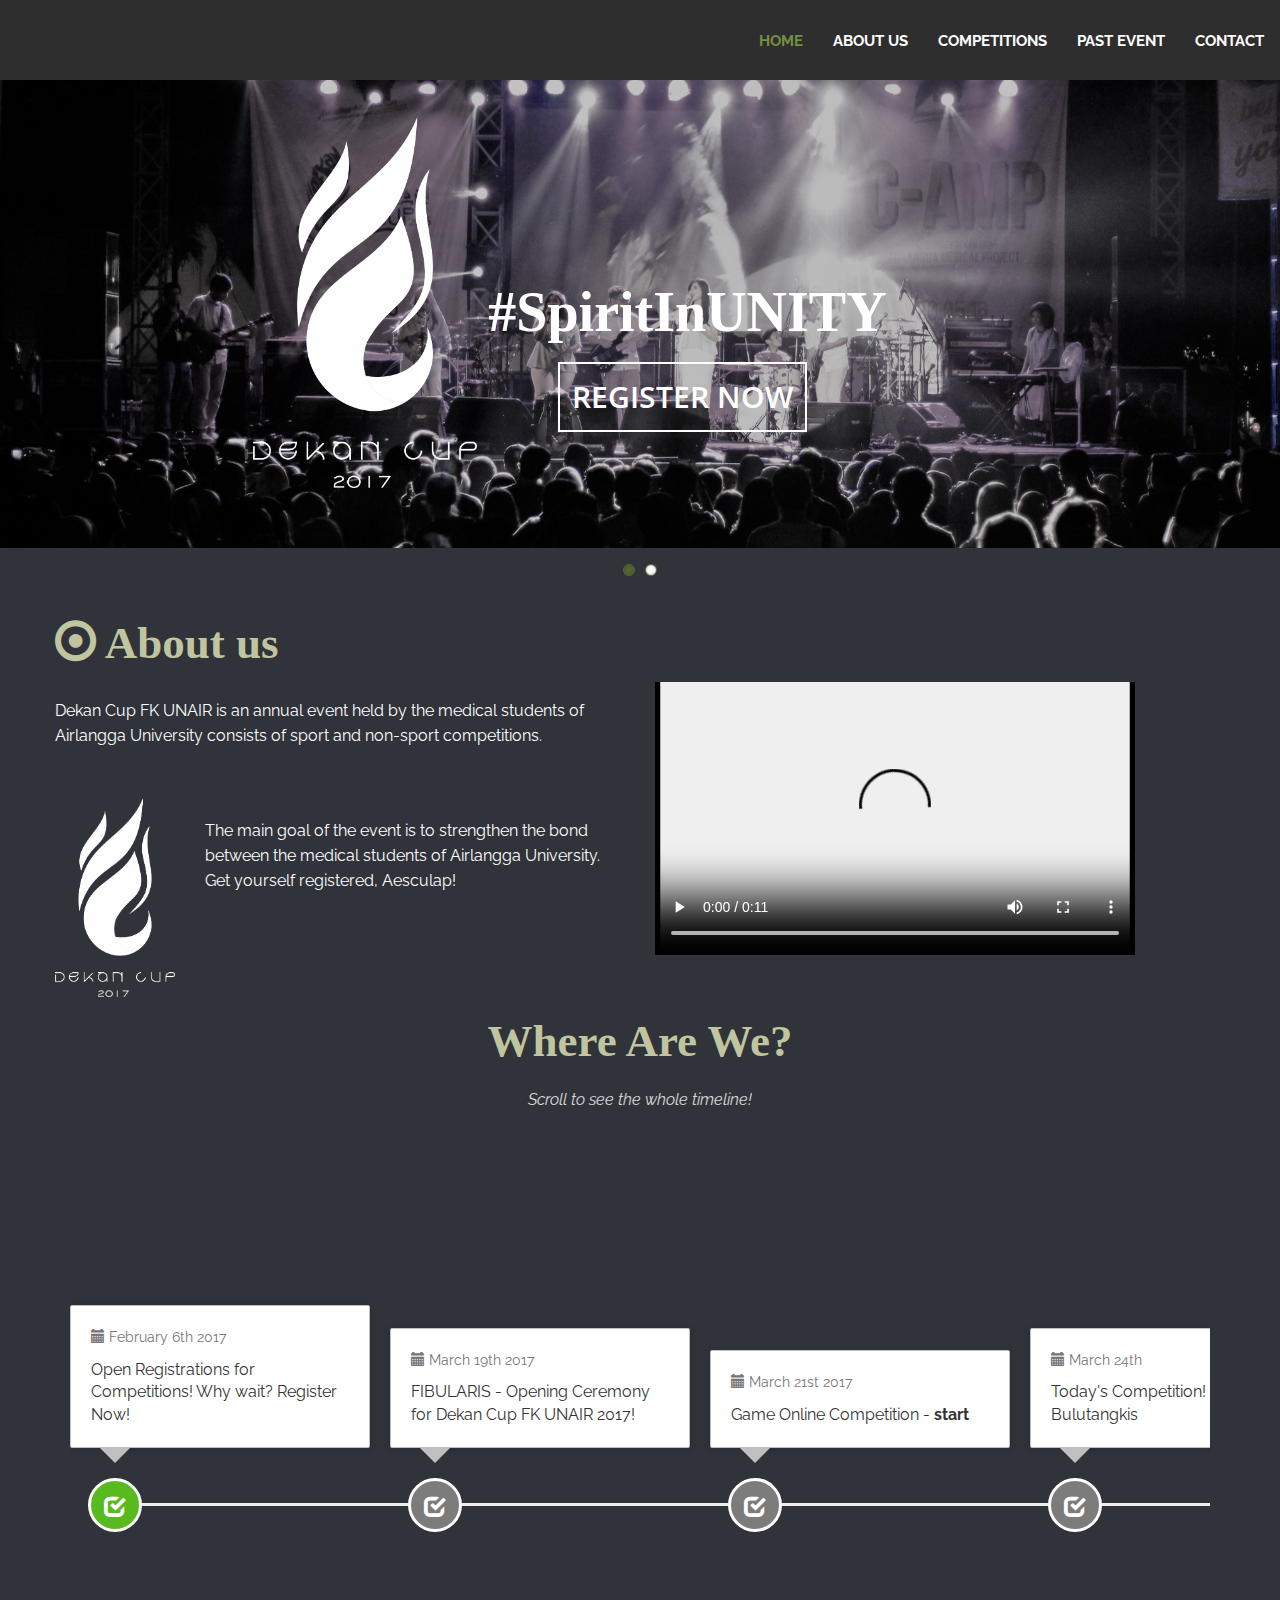
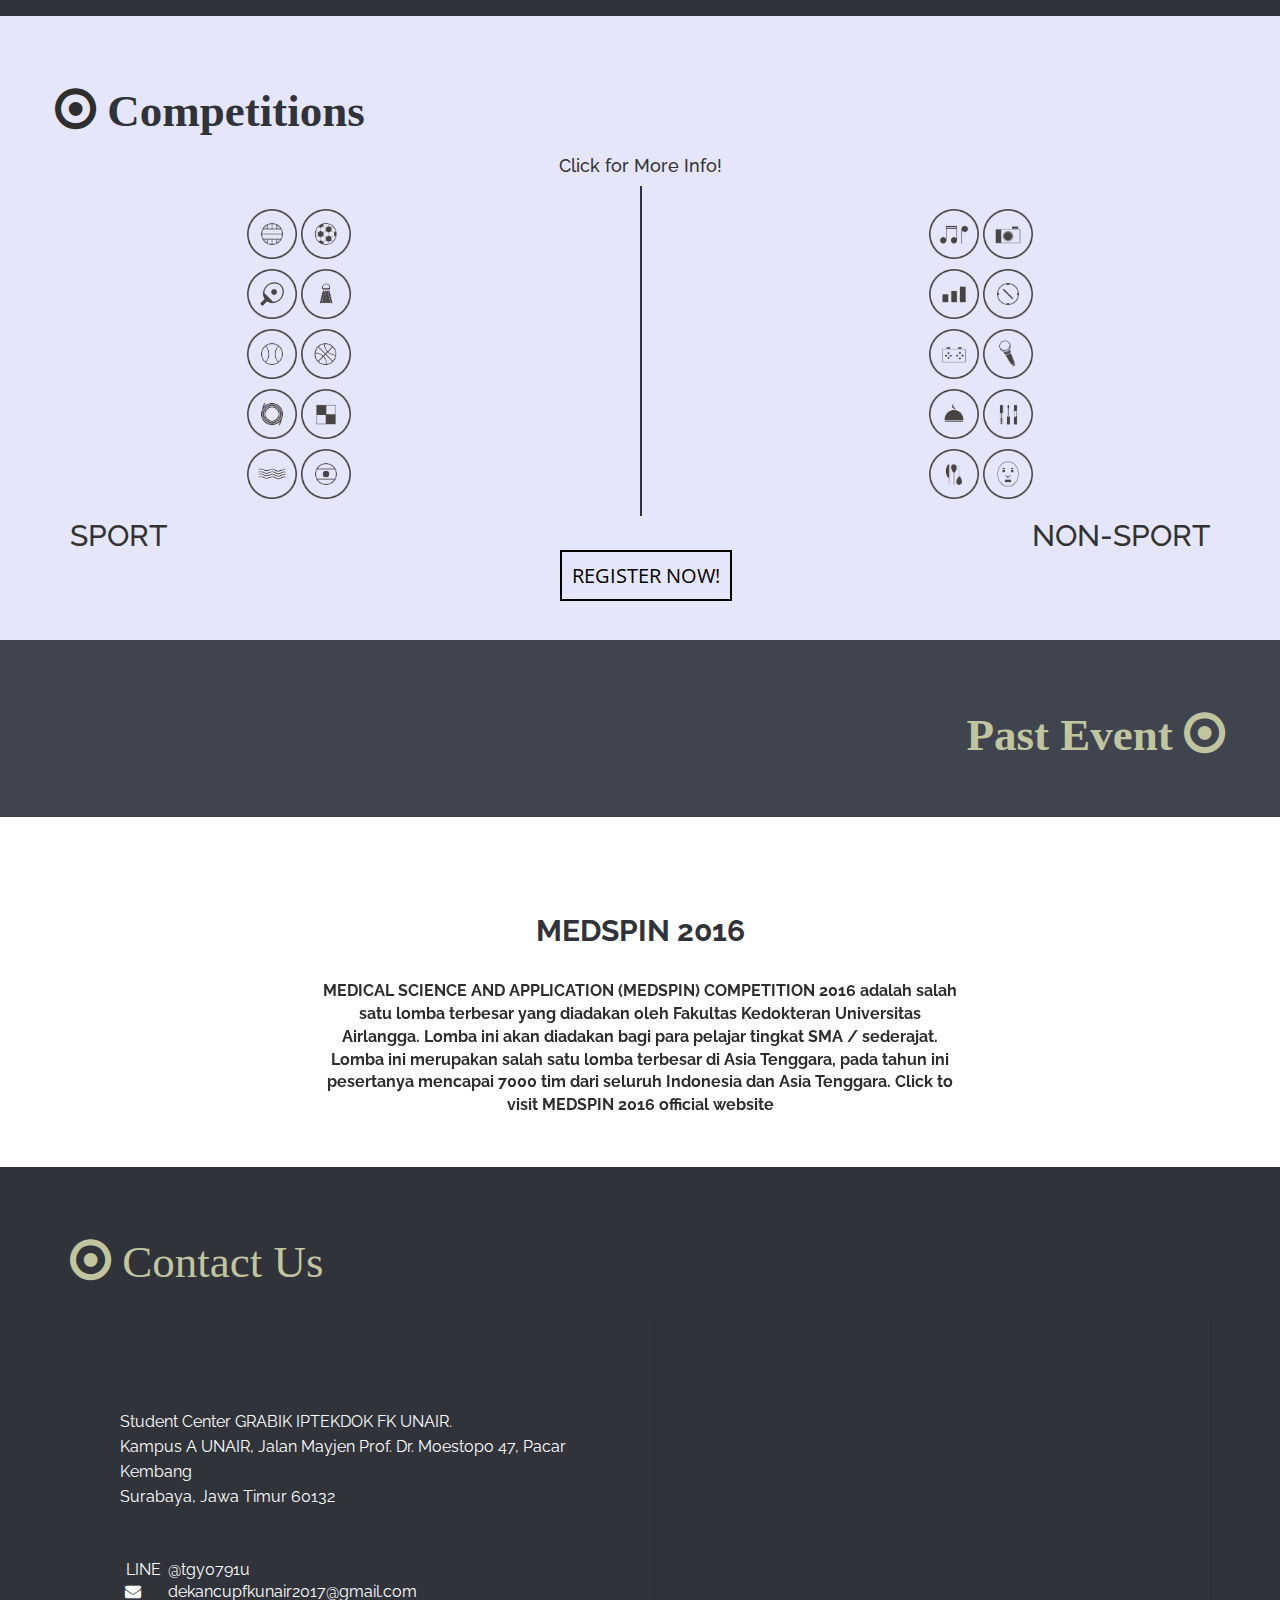
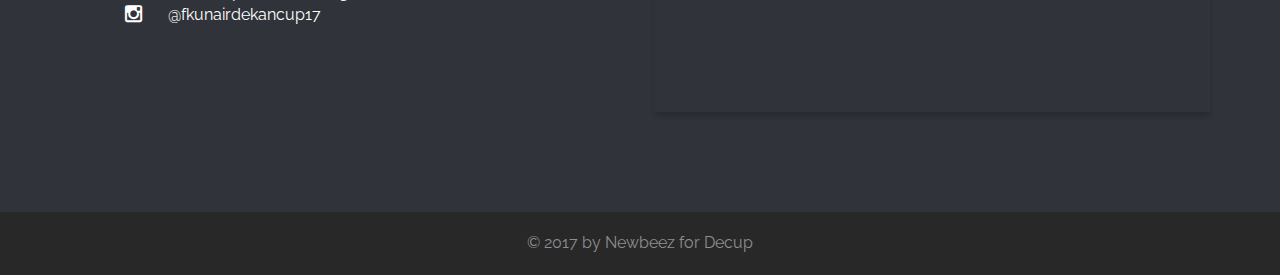
==== commit e8008de1: "yey akhirnya" ====
--- a/index.html
+++ b/index.html
@@ -32,7 +32,7 @@
 		<div id="main-nav">
 
 			<nav class="navbar">
-				<div class="container">
+				<div class="container-nav">
 
 					<div class="navbar-header">
 <!-- 						<a href="index.html" class="navbar-brand">MyBiz</a> -->
@@ -542,7 +542,7 @@
 <li>Kategori yang dimainkan adalah Tunggal Putra dan Ganda Putra</li>
 <li>Peserta wajib memahami dan mematuhi peraturan dan ketentuan lomba.</li></ol>" data-techmeet="<ol><li>Tanggal untuk technical meeting akan di infokan lebih lanjut</li>
 <li>Peserta wajib ikut serta dalam technical meeting.</li></ol>" data-pendaftaran="<ol><li>Pendaftaran dibuka pada tanggal 20 Februari dan ditutup pada tanggal 6 Maret 2017</li>
-<li>Biaya pendaftaran sebesar Rp.30.000 untuk Single dan Rp.60.000 untuk Ganda Putra, dibayar pada saat pendaftaran.</li>
+<li>Biaya pendaftaran sebesar Rp.30.000 untuk Single Putra/i dan Rp.60.000 untuk Ganda Putra, dibayar pada saat pendaftaran.</li>
 <li>Peserta wajib mengumpulkan fotocopy KTM dan membawa KTM asli pada saat mendaftar.</li>
 <li>Tempat pendaftaran di Fakultas Kedokteran UNAIR</li></ol>" data-tipe="sport" data-img="tenis meja" data-cp="<br>CP : Dicky <br>
 LINE ID : bdickywibowo <br>
@@ -554,7 +554,7 @@
 <li>Peserta wajib memahami dan mematuhi peraturan dan ketentuan lomba.</li></ol>" data-techmeet="<ol><li>
 Tanggal untuk technical meeting akan di infokan lebih lanjut</li>
 <li>Peserta wajib ikut serta dalam technical meeting.</li></ol>" data-pendaftaran="<ol><li>Pendaftaran dibuka pada tanggal 20 Februari dan ditutup pada tanggal 6 Maret 2017</li>
-<li>Biaya pendaftaran sebesar Rp.60.000 untuk Tunggal, Rp.80.000 untuk Ganda Putra, dan Rp.100.000 untuk Ganda Campuran, dibayar pada saat pendaftaran.</li>
+<li>Biaya pendaftaran sebesar Rp.60.000 untuk Tunggal Putra/i, Rp.80.000 untuk Ganda Putra/i, dan Rp.100.000 untuk Ganda Campuran, dibayar pada saat pendaftaran.</li>
 <li>Peserta wajib mengumpulkan fotocopy KTM dan membawa KTM asli pada saat mendaftar.</li>
 <li>Tempat pendaftaran di Fakultas Kedokteran UNAIR
 </li></ol>" data-tipe="sport" data-img="bulutangkis" data-cp="<br>CP : Natan<br>
@@ -569,7 +569,7 @@
 <li>Peserta wajib memahami dan mematuhi peraturan dan ketentuan lomba.</li></ol>" data-techmeet="<ol><li>
 Tanggal untuk technical meeting akan di infokan lebih lanjut</li>
 <li>Peserta wajib ikut serta dalam technical meeting.</li></ol>" data-pendaftaran="<ol><li>Pendaftaran dibuka pada tanggal 20 Februari dan ditutup pada tanggal 6 Maret 2017</li>
-<li>Biaya pendaftaran sebesar Rp.110.000 untuk Single, Rp.150.000 untuk Ganda Putra, dan Rp.130.000 untuk Ganda Campuran, dibayar pada saat pendaftaran.</li>
+<li>Biaya pendaftaran sebesar Rp.110.000 untuk Single Putra, Rp.150.000 untuk Ganda Putra, dan Rp.130.000 untuk Ganda Campuran, dibayar pada saat pendaftaran.</li>
 <li>Peserta wajib mengumpulkan fotocopy KTM dan membawa KTM asli pada saat mendaftar.</li>
 <li>Tempat pendaftaran di Fakultas Kedokteran UNAIR
 </li></ol>" data-tipe="sport" data-img="tenis" data-cp="<br>CP : Alif <br>
--- a/css/style.css
+++ b/css/style.css
@@ -114,11 +114,15 @@
     background-color: rgba(0, 0, 0, 0.8);
     z-index: 2;
 }
-
+.container-nav {
+	position: relative;
+	z-index: 3;
+}
 .container {
 	position: relative;
 	/*z-index: 3;*/
 }
+
 
 /*Header*/
 /*Top nav left*/
@@ -186,7 +190,7 @@
     width: 100%;
     background-color: #2F2E2E;
     color: #2F2E2E;
-    z-index:10;
+    z-index:100;
 	-moz-box-shadow: 0 1px 2px #ebebeb;
 	-webkit-box-shadow: 0 1px 2px #ebebeb;
 	box-shadow: 0 5px 5px rgba(0,0,0,.15);
@@ -1458,7 +1462,7 @@
 
 #modalCompet {
 	top: 75px;
-	z-index: 1.5;
+	z-index: 1000;
 }
 #modalCompet .modal-body{
 	/*height: 600px;*/
--- a/css/timeline_new.css
+++ b/css/timeline_new.css
@@ -40,7 +40,7 @@
   margin-left: -25px;
   background-color: #7c7c7c;
   border: 3px solid #ffffff;
-  z-index: 100;
+  z-index: 30;
   border-top-right-radius: 50%;
   border-top-left-radius: 50%;
   border-bottom-right-radius: 50%;
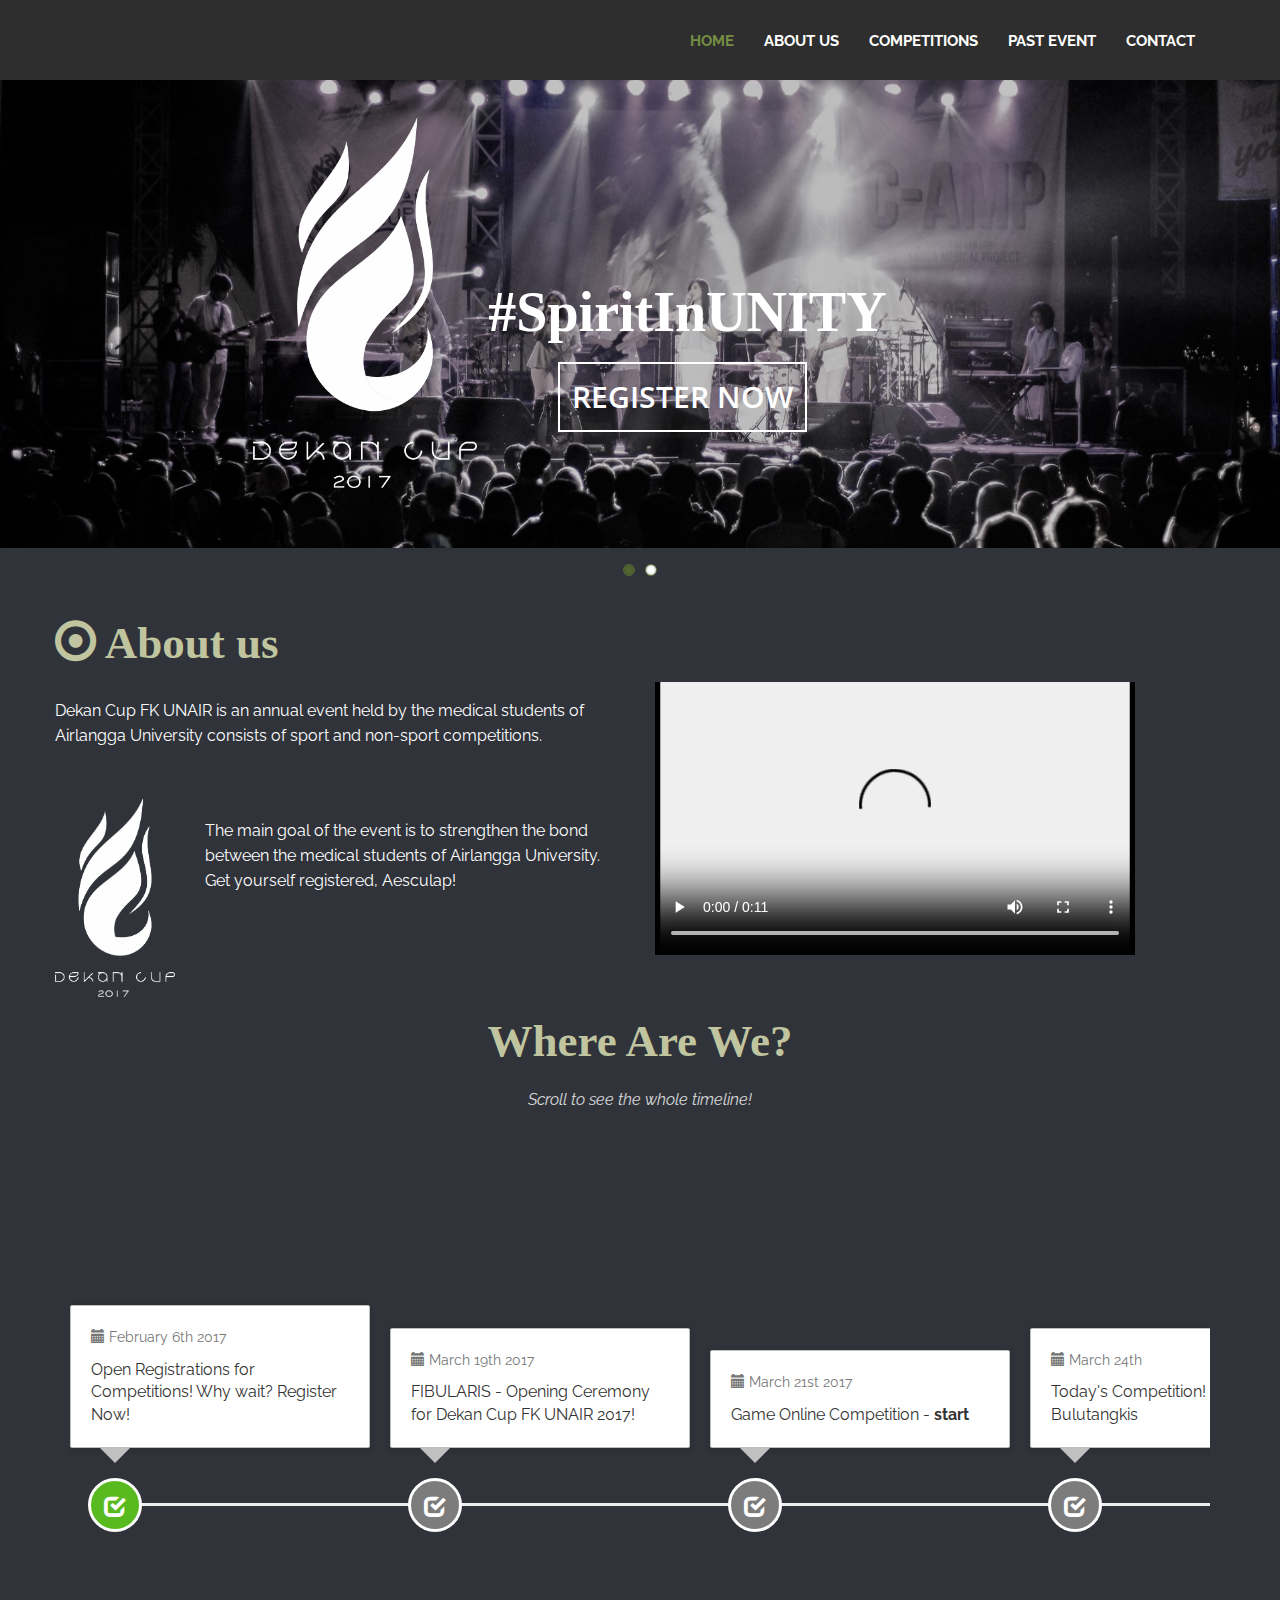
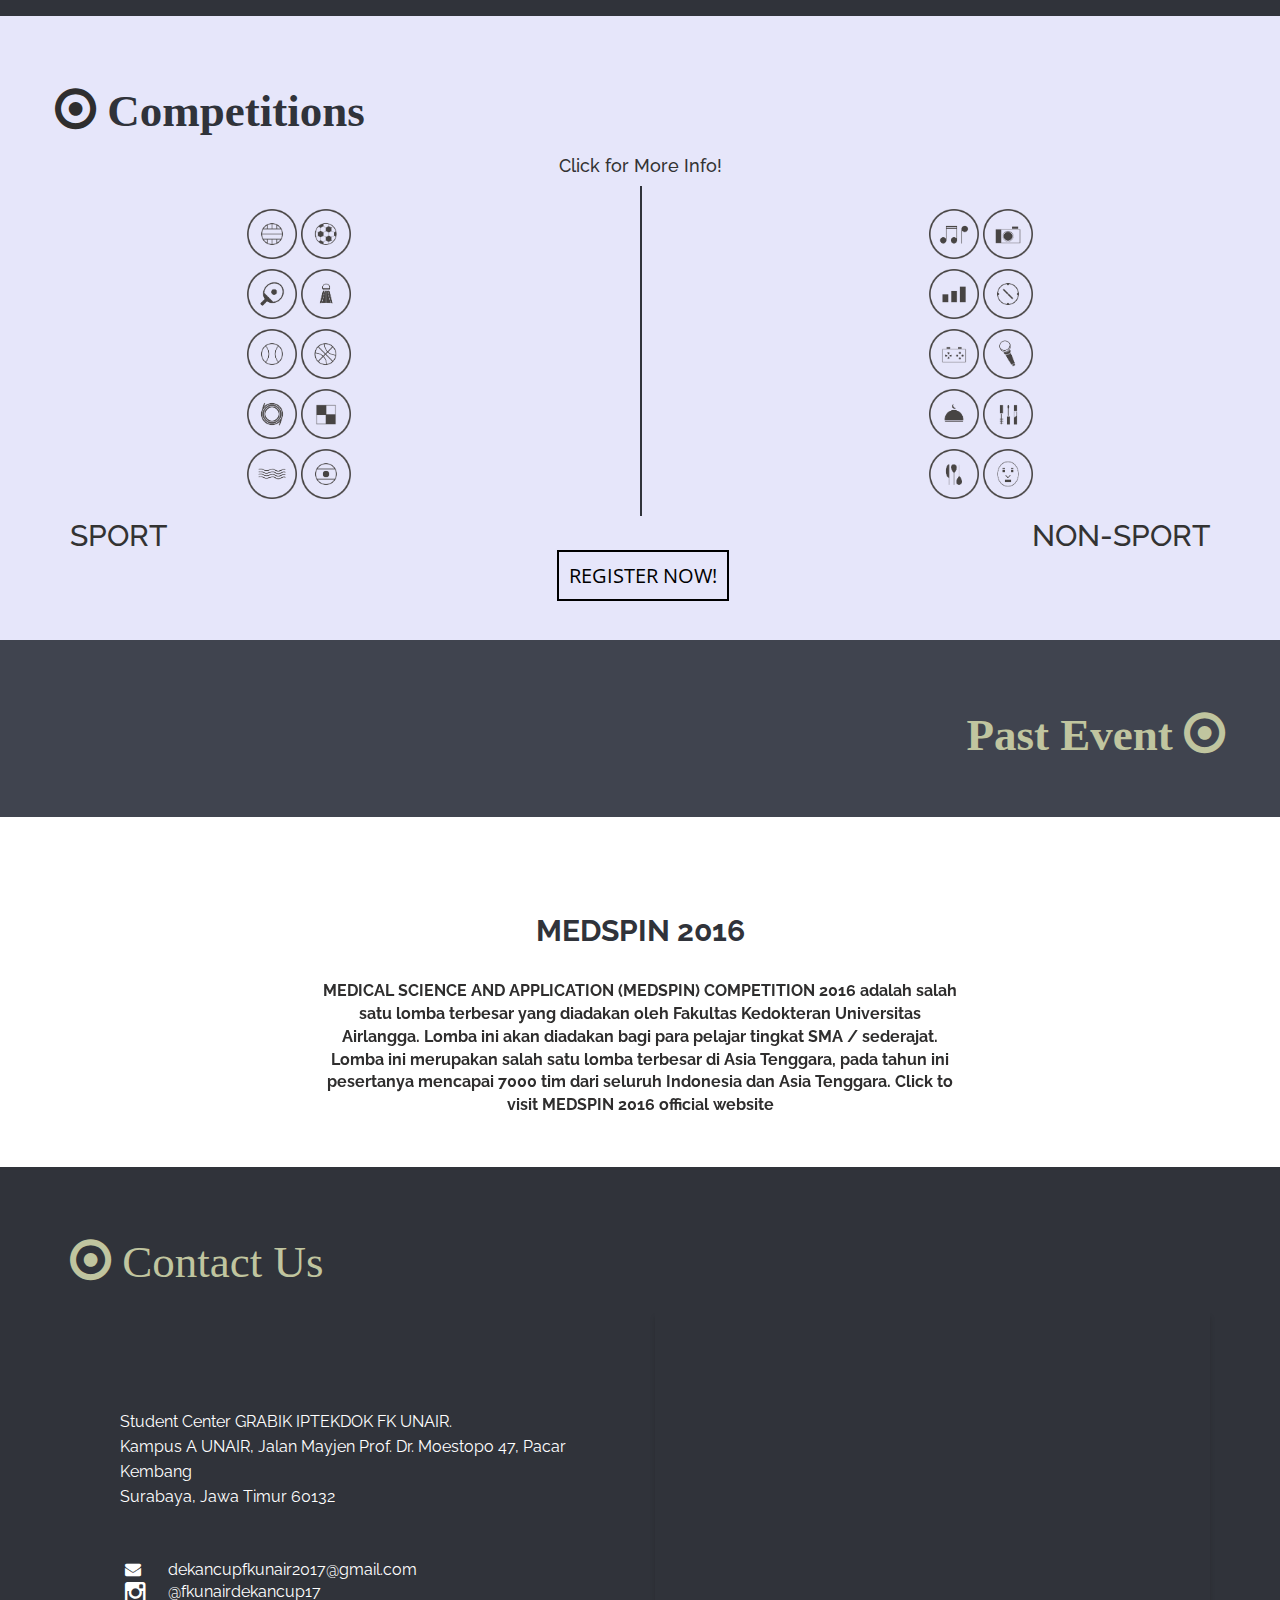
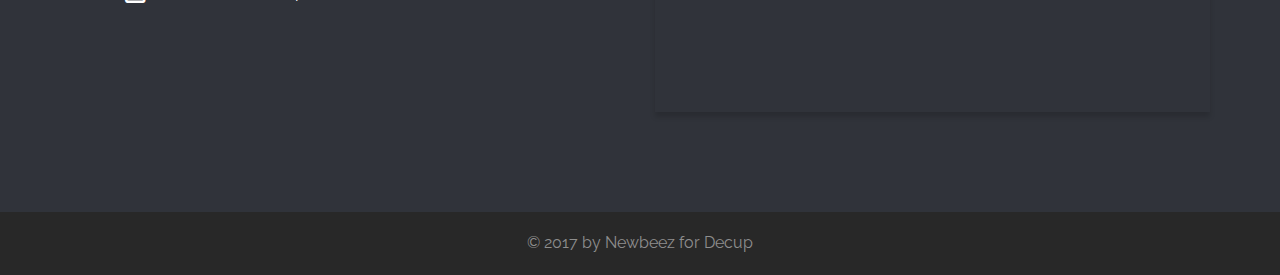
==== commit c9b9522e: "edit islamic" ====
--- a/index.html
+++ b/index.html
@@ -15,7 +15,6 @@
 	<link rel="stylesheet" href="css/font-awesome.min.css">
 	<link rel="stylesheet" href="css/style.css">
 	<link rel="stylesheet" href="css/timeline_new.css">
-
     <!-- =======================================================
         Theme Name: MyBiz
         Theme URL: https://bootstrapmade.com/mybiz-free-business-bootstrap-theme/
@@ -32,7 +31,7 @@
 		<div id="main-nav">
 
 			<nav class="navbar">
-				<div class="container-nav">
+				<div class="container">
 
 					<div class="navbar-header">
 <!-- 						<a href="index.html" class="navbar-brand">MyBiz</a> -->
@@ -542,7 +541,7 @@
 <li>Kategori yang dimainkan adalah Tunggal Putra dan Ganda Putra</li>
 <li>Peserta wajib memahami dan mematuhi peraturan dan ketentuan lomba.</li></ol>" data-techmeet="<ol><li>Tanggal untuk technical meeting akan di infokan lebih lanjut</li>
 <li>Peserta wajib ikut serta dalam technical meeting.</li></ol>" data-pendaftaran="<ol><li>Pendaftaran dibuka pada tanggal 20 Februari dan ditutup pada tanggal 6 Maret 2017</li>
-<li>Biaya pendaftaran sebesar Rp.30.000 untuk Single Putra/i dan Rp.60.000 untuk Ganda Putra, dibayar pada saat pendaftaran.</li>
+<li>Biaya pendaftaran sebesar Rp.30.000 untuk Single Putra dan Rp.60.000 untuk Ganda Putra, dibayar pada saat pendaftaran.</li>
 <li>Peserta wajib mengumpulkan fotocopy KTM dan membawa KTM asli pada saat mendaftar.</li>
 <li>Tempat pendaftaran di Fakultas Kedokteran UNAIR</li></ol>" data-tipe="sport" data-img="tenis meja" data-cp="<br>CP : Dicky <br>
 LINE ID : bdickywibowo <br>
@@ -554,7 +553,7 @@
 <li>Peserta wajib memahami dan mematuhi peraturan dan ketentuan lomba.</li></ol>" data-techmeet="<ol><li>
 Tanggal untuk technical meeting akan di infokan lebih lanjut</li>
 <li>Peserta wajib ikut serta dalam technical meeting.</li></ol>" data-pendaftaran="<ol><li>Pendaftaran dibuka pada tanggal 20 Februari dan ditutup pada tanggal 6 Maret 2017</li>
-<li>Biaya pendaftaran sebesar Rp.60.000 untuk Tunggal Putra/i, Rp.80.000 untuk Ganda Putra/i, dan Rp.100.000 untuk Ganda Campuran, dibayar pada saat pendaftaran.</li>
+<li>Biaya pendaftaran sebesar Rp.60.000 untuk Tunggal Putra, Rp.80.000 untuk Ganda Putra, dan Rp.100.000 untuk Ganda Campuran, dibayar pada saat pendaftaran.</li>
 <li>Peserta wajib mengumpulkan fotocopy KTM dan membawa KTM asli pada saat mendaftar.</li>
 <li>Tempat pendaftaran di Fakultas Kedokteran UNAIR
 </li></ol>" data-tipe="sport" data-img="bulutangkis" data-cp="<br>CP : Natan<br>
@@ -772,12 +771,7 @@
 								</a></span>
 							</p>
 							<p>
-								<span data-toggle="tooltip" title="ISLAMIC COMPETITION"><a href="#islamic" data-toggle="modal" data-target="#modalCompet" data-judul="islamic competition" data-pendaftaran="<center>
-								<a href='#'><h3>TAHFIZH AL-QUR'AN</a></h3>
-								<a href='#'><h3>POSTER</h3></a>
-								<a href='#'><h3>ADZAN</h3></a></div>
-								<a href='#'><h3>TILAWATIL QUR'AN</h3></a>
-								</center>" data-tipe="non-sport" data-img="islamic competition">
+								<span data-toggle="tooltip" title="ISLAMIC COMPETITION"><a href="islamic.html">
 								<img src="images/logo-non-sport/islamic competition.png" width="50"></a></span>
 								<span data-toggle="tooltip" title="MAKE UP"><a href="#makeup" data-toggle="modal" data-target="#modalCompet" data-judul="make up" data-peserta="<ol><li>Peserta merupakan civitas akademika FK Universitas Airlangga dan RSUD Dr. Soetomo</li>
 <li>Peserta hanya boleh terdiri dari 1 tim 2 orang (1 model (model harus wanita), 1 perias)</li></ol>" data-techmeet="<ol><li>
@@ -874,15 +868,15 @@
 		          	</div>
 		          	<div class="row">
 		          		<center>
-		          			<a id="register-modal" href="https://goo.gl/forms/4zzFeMAAUCevZSoc2" > REGISTER NOW! </a>
+		          		<!-- https://goo.gl/forms/4zzFeMAAUCevZSoc2 -->
+		          			<a id="register" href="#"><span data-target="#guideline" data-toggle="modal"> REGISTER NOW! </span></a>
 		          		</center>
-		          		<style>
-		          			#register-modal:hover { 
+		          		<!-- <style>
+		          			#register:hover { 
 		          				padding: 10px;
 		          				font-weight: bold;
-		          				border: solid;
 		          			}
-		          		</style>
+		          		</style> -->
 		          		<br>
 		          	</div>
 		          </div>
@@ -894,9 +888,144 @@
 		    </div>
 		  </div>
 		<!-- terakhir details disini -->
+		<!-- modal islamic competition-->
+		 <div class="modal fade" id="islamic" role="dialog" data-backdrop='false'>
+		    <div class="modal-dialog modal-lg">
+		      <div class="modal-content">
+		        <div class="modal-header">
+		          <button type="button" class="close" data-dismiss="modal">&times;</button>
+		          <h4 class="modal-title" id="judul">Modal Header</h4>
+		        </div>
+		        <div class="modal-body">
+		        	<div class="col-md-8">
+		        	<div id="jadwal">
+		        		<p id="jadwal-content">Lorem Ipsum dolor sit amet</p>
+		        	</div>
+		        	<div id="deskripsi">
+		        		<b>Deskripsi Lomba</b>
+		    			<p id="deskripsi-content">Lorem Ipsum dolor sit amet</p>
+		        	</div>
+		        	<div id="teknis">
+		        		<b>Teknis Lomba</b>
+		    			<p id="teknis-content">Lorem Ipsum dolor sit amet</p>
+		        	</div>
+		          </div>
+		          <div class="col-md-4">
+		          	<div class="row" id="gambar">
+		          		<!-- gambar -->
+						<img src="images/logo-non-sport/band.png">
+		          	</div>
+		          	<div class="row" id="cp">
+		          		<!-- cp -->
+		          		<center>
+		          			<b id="cp-content">
+				          		<br>cp : dino <br>
+		    					rrenaldyy98 (LINE ID) <br>
+		    					085336290214 <br><br>
+		          			</b>
+		          		</center>
+
+		          	</div>
+		          	<div class="row">
+		          		<!-- ketentuan -->
+		          		<p><i>*Ketentuan ini dapat berubah sewaktu-waktu dengan pemberitahuan, untuk informasi lebih lanjut silakan hubungi CP</i></p>
+		          	</div>
+		          	<div class="row">
+		          		<center>
+		          		<!-- https://goo.gl/forms/4zzFeMAAUCevZSoc2 -->
+		          			<a id="register" href="#"><span data-target="#guideline" data-toggle="modal"> REGISTER NOW! </span></a>
+		          		</center>
+		          		<!-- <style>
+		          			#register:hover { 
+		          				padding: 10px;
+		          				font-weight: bold;
+		          			}
+		          		</style> -->
+		          		<br>
+		          	</div>
+		          </div>
+		        </div>
+		        <div class="modal-footer">
+		          <button type="button" class="btn btn-default" data-dismiss="modal">Close</button>
+		        </div>
+		      </div>
+		    </div>
+		  </div>
+		<!-- terakhir islamic competition-->
+		<!-- modal guideline -->
+				  <div class="modal fade" id="guideline" role="dialog" data-backdrop='false'>
+		    <div class="modal-dialog modal-lg">
+		      <div class="modal-content">
+		        <div class="modal-header">
+		          <button type="button" class="close" data-dismiss="modal">&times;</button>
+		          <h4 class="modal-title" id="judul">Register Guideline</h4>
+		        </div>
+		        <div class="modal-body">
+		          	<div class="row">
+		          		<div class="col-md-6">
+		          			<h3>OFFLINE</h3>
+								<ol><li>Peserta datang ke tempat pendafataran pada:
+								<ul><li>GASTENG (20 Februari – 6 Maret)     : Senin – Jumat (15.00-17.00), Sabtu (09.00-13.00)</li>
+								<li>GEMA (RS dr.Soetomo) (6 Februari – 6 Maret) : Senin – Kamis (13.00-15.00), Jumat (10.00-12.00)</li></ul></li>
+								<li>Mengisi formulir pendaftaran</li>
+								<li>Membayar uang pendaftaran</li>
+								<li>Menyerahkan fotokopi ktm dan menunjukkan ktm asli</li>
+								<li>Pendaftar akan diberikan bukti pendaftaran berupa kuitansi</li>
+								<li>Peserta diharapkan membawa KTM ASLI saat melaksanakan lomba</li></ol>
+								<div class="row">
+					          		<center>
+					          		<!-- https://goo.gl/forms/4zzFeMAAUCevZSoc2 -->
+					          			<a id="register" href="https://goo.gl/forms/4zzFeMAAUCevZSoc2">FORM PENDAFTARAN ONLINE</a>
+					          		</center>
+					          		<!-- <style>
+					          			#register:hover { 
+					          				padding: 10px;
+					          				font-weight: bold;
+					          			}
+					          		</style> -->
+					          		<br>
+					          	</div>
+		          		</div>
+		          		<div class="col-md-6">
+		          			<h3>ONLINE</h3>
+		          			<p><i>TRANSFER</i></p>
+		          			<ol>
+								<li>Mengisi form pendaftaran online</li>
+								<li>Peserta mentransfer biaya pendaftaran pada no rekening yang telah disediakan (MANDIRI: A/N PRIMADITA ESTHER 1420014025174)</li>
+								<li>Bukti pembayaran dan foto ktm dapat dikirim melalui LINE :
+								<ul><li>LOMBA sport              : AMILA (amilaana) PB 2015</li>
+								<li>LOMBA non sport       : ESTHER (primaditaesther) PD 2015</li></ul></li>
+								<li>Bukti pendaftaran akan dikirim melalui email perwakilan</li>
+								<li>Peserta diharapkan membawa KTM ASLI saat melaksanakan lomba</li></ol>
+							<p><i>CASH</i></p>
+							<ol>
+								<li>Mengisi form pendaftaran online</li>
+								<li>Mengirim persayaratan berupa foto KTM melalui LINE :
+									<ul>
+										<li>LOMBA sport               : AMILA (amilaana) PB 2015</li>
+										<li>LOMBA non sport    : ESTHER (primaditaesther) PD 2015</li>
+									</ul>
+								</li>
+								<li>Membayar uang pendaftaran di GASTENG pada :
+								<ul><li>Hari/pukul  : Senin – Jumat (15.00-17.00),Sabtu (09.00-13.00)​</li></ul></li>
+								<li>Peserta akan diberikan bukti pendaftaran berupa kuitansi</li>
+								<li>Peserta diharapkan membawa KTM ASLI saat melaksanakan lomba</li></ol>
+		          		</div>
+		          	</div>
+		          </div>
+		        </div>
+		        <div class="modal-footer">
+		          <button type="button" class="btn btn-default" data-dismiss="modal">Close</button>
+		        </div>
+		      </div>
+		    </div>
+		  </div>
+		<!-- terkhir guideline-->
 				</div>
 			</div>
-				<div class="register-btn"><a id="register" href="https://goo.gl/forms/4zzFeMAAUCevZSoc2" style="color: black; border: 2px black solid; padding: 10px;"> REGISTER NOW! </a>  </div> 
+				<div class="register-btn"><a id="register" href="#" style="color: black; border: 2px black solid; padding: 10px;">
+					<span data-target="#guideline" data-toggle="modal"> REGISTER NOW!</span></a>
+				</div> 
     	</div>
     </div>
 <!-- event -->
@@ -952,23 +1081,17 @@
 						<br/>
 						<p>Student Center GRABIK IPTEKDOK FK UNAIR. <br/>
 							Kampus A UNAIR, Jalan Mayjen Prof. Dr. Moestopo 47, Pacar Kembang <br/> Surabaya, Jawa Timur 60132</p>
-							<div id="line-id">LINE <span id="idnya">@tgy0791u</span></div>
 						<div id="mail">
 							<div class="col-md-1">
-								<div class="icon-box"><i class="fa fa-envelope" aria-hidden="true"></i></div>
-							</div>
+								<div class="icon-box"><i class="fa fa-envelope" aria-hidden="true"></i></div></div>
 							<div class="col-md-11">dekancupfkunair2017@gmail.com</div>
-							<div class="col-md-1">
-								<div class="icon-box"><a href="https://www.instagram.com/fkunairdekancup17/" target="_blank"><i class="fa fa-instagram" style="font-size:20px;color:white"></i></a></div>
-							</div>
-							<div class="col-md-11">@fkunairdekancup17</div>							
+						<div class="col-md-1"><div class="icon-box"><span><a href="https://www.instagram.com/fkunairdekancup17/" target="_blank"><i class="fa fa-instagram" style="font-size:24px;color:white"></i></a></span></div></div>
+						<div class="col-md-11">@fkunairdekancup17</div>
 						</div>
-												<!-- <div class="row">LINE   @tgy0791u</div> -->
-
 						</div>
 						<div class='col-md-6 right'>
 						<br/><br/>
-						<p><div id="google-map" data-latitude="-7.2650213" data-longitude="112.7589891" data-content="Kampus A UNAIR, Jalan Mayjen Prof. Dr. Moestopo 47, Pacar Kembang, Surabaya, Kota SBY, Jawa Timur 60132"></div></p>
+						<p><div id="google-map" data-latitude="-7.2643856" data-longitude="112.7602044" data-content="Kampus A UNAIR, Jalan Mayjen Prof. Dr. Moestopo 47, Pacar Kembang, Surabaya, Kota SBY, Jawa Timur 60132"></div></p>
 						</div>
 					</div>
 				</div>
@@ -988,7 +1111,6 @@
 					<div class="col-md-4">
 						<div class="footer-right">
 							<div class="credits">
-							
                                 <!-- Designed by <a href="https://bootstrapmade.com/">BootstrapMade</a> -->
                             </div>
 <!-- 							<div class="col-md-2">
@@ -1011,7 +1133,7 @@
     <script src="js/bootstrap.min.js"></script>
     <script src="js/jquery.flexslider.js"></script>
     <script src="js/jquery.inview.js"></script>
-    <script src="https://maps.google.com/maps/api/js?key=AIzaSyBokh7NewJ_fhaxmkZ2iyKvW0FZIAogdqY&sensor=true"></script>
+    <script src="https://maps.google.com/maps/api/js?sensor=true"></script>
     <script src="js/script.js"></script>
     <script src="contactform/contactform.js"></script>
     <script src="js/horizontal.js"></script>
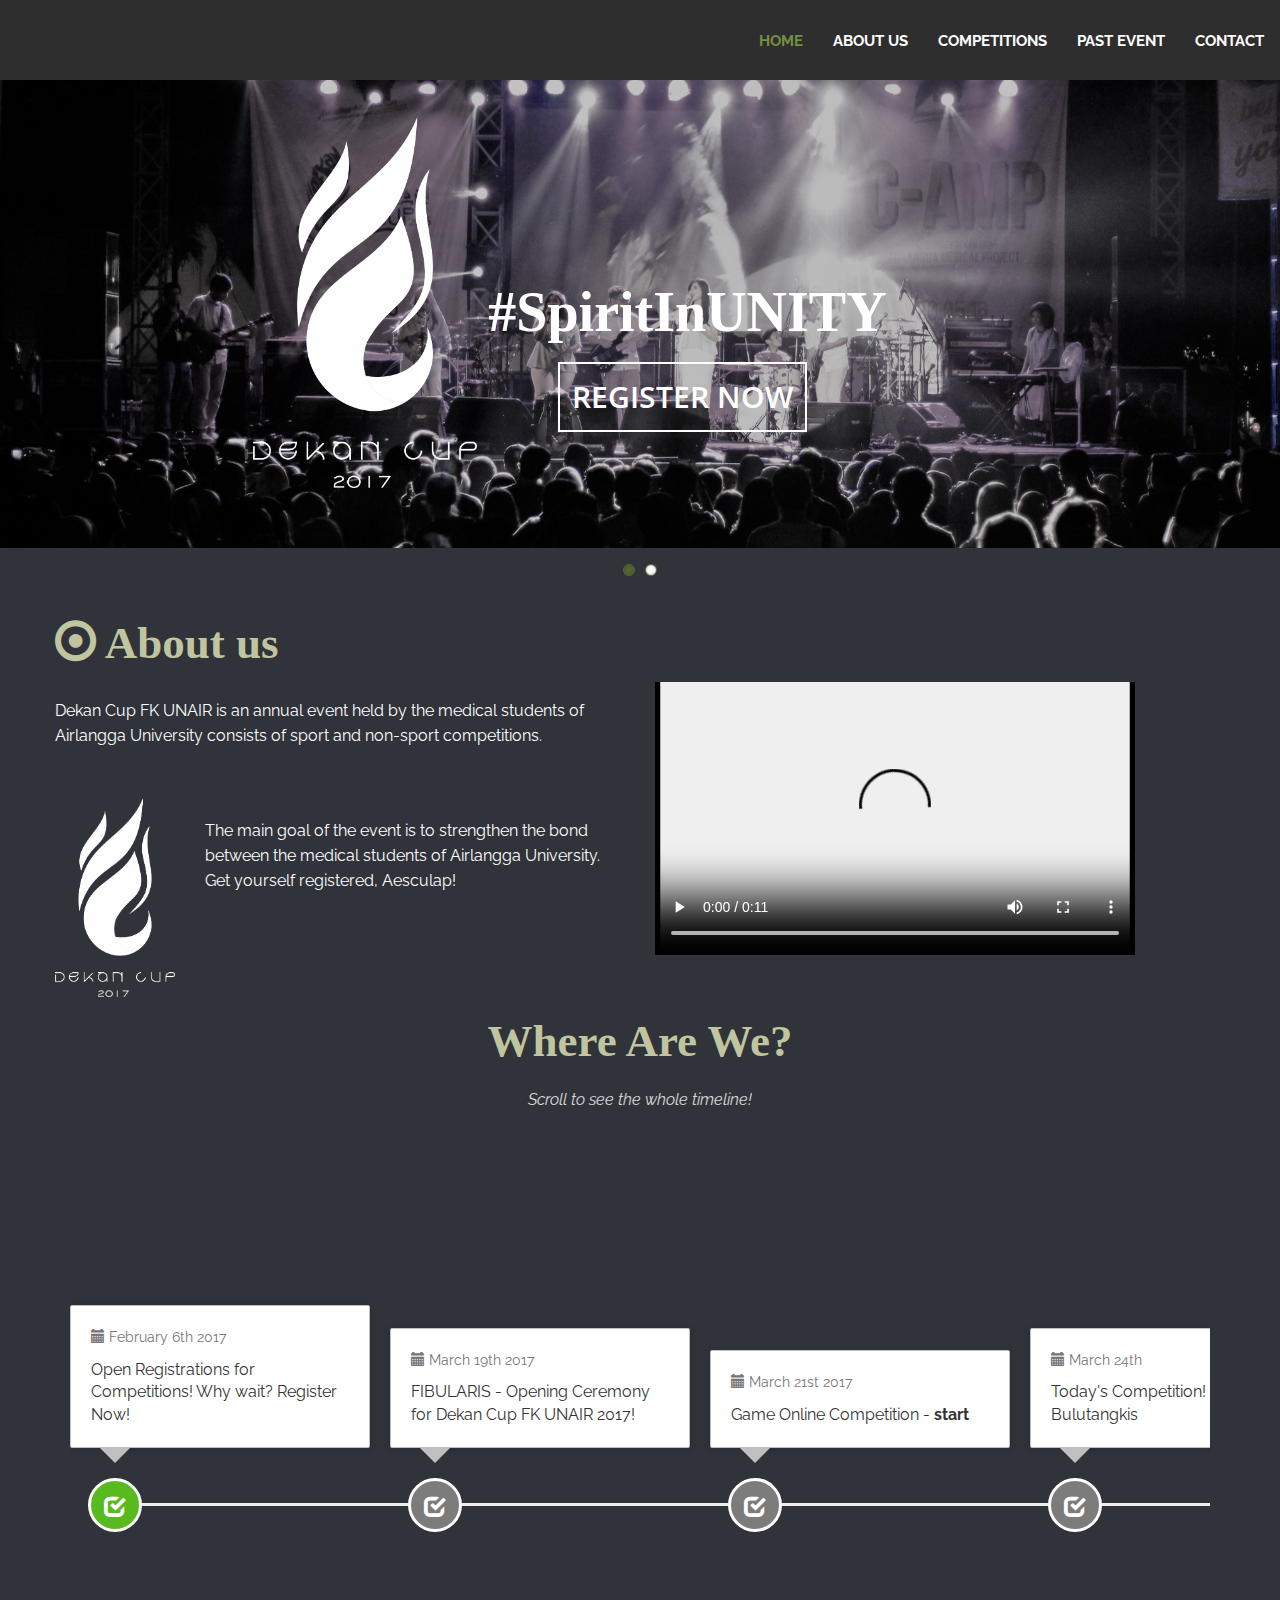
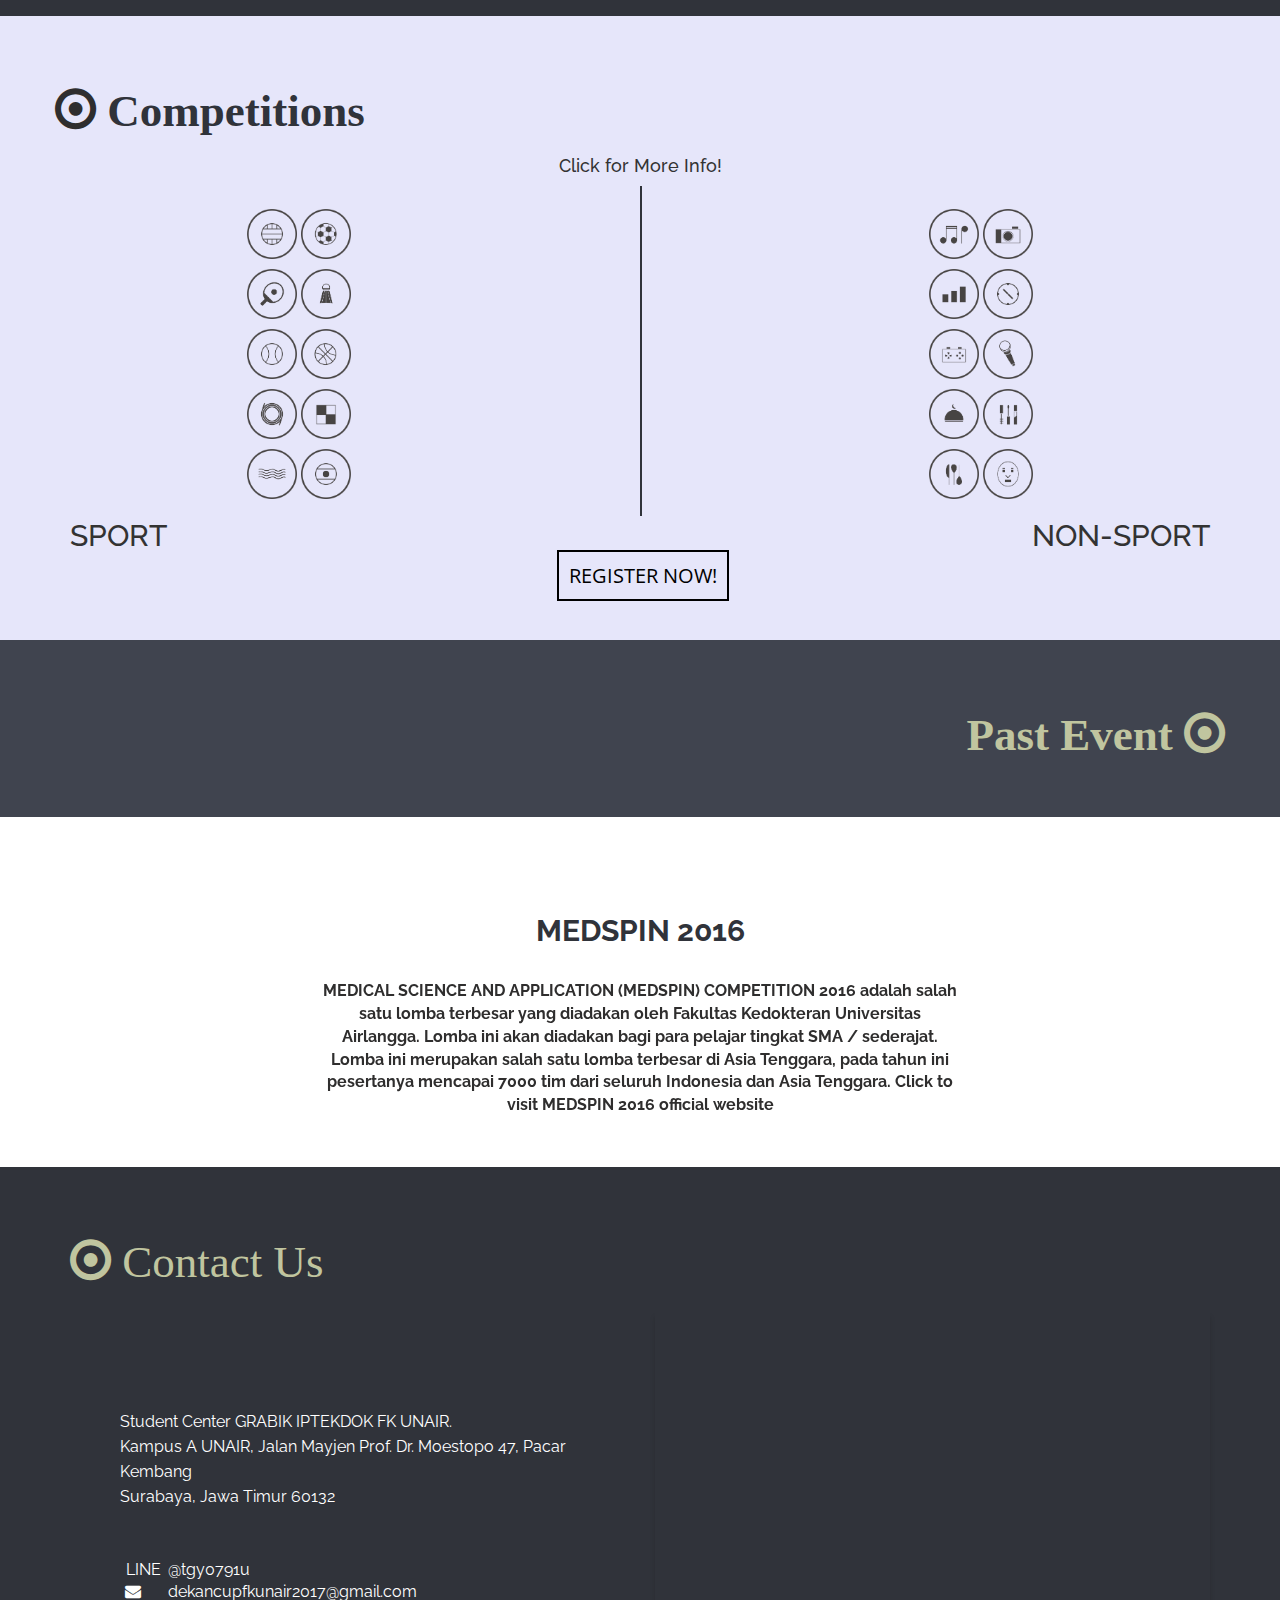
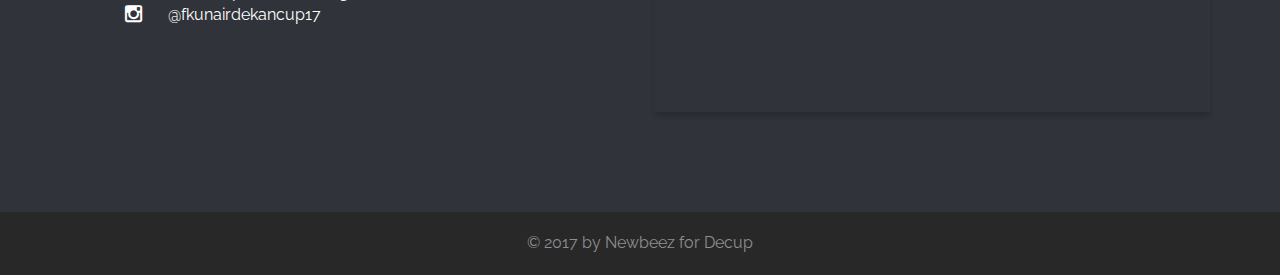
==== commit bc2057b6: "resolve conflict" ====
--- a/index.html
+++ b/index.html
@@ -15,6 +15,7 @@
 	<link rel="stylesheet" href="css/font-awesome.min.css">
 	<link rel="stylesheet" href="css/style.css">
 	<link rel="stylesheet" href="css/timeline_new.css">
+
     <!-- =======================================================
         Theme Name: MyBiz
         Theme URL: https://bootstrapmade.com/mybiz-free-business-bootstrap-theme/
@@ -31,7 +32,7 @@
 		<div id="main-nav">
 
 			<nav class="navbar">
-				<div class="container">
+				<div class="container-nav">
 
 					<div class="navbar-header">
 <!-- 						<a href="index.html" class="navbar-brand">MyBiz</a> -->
@@ -541,7 +542,7 @@
 <li>Kategori yang dimainkan adalah Tunggal Putra dan Ganda Putra</li>
 <li>Peserta wajib memahami dan mematuhi peraturan dan ketentuan lomba.</li></ol>" data-techmeet="<ol><li>Tanggal untuk technical meeting akan di infokan lebih lanjut</li>
 <li>Peserta wajib ikut serta dalam technical meeting.</li></ol>" data-pendaftaran="<ol><li>Pendaftaran dibuka pada tanggal 20 Februari dan ditutup pada tanggal 6 Maret 2017</li>
-<li>Biaya pendaftaran sebesar Rp.30.000 untuk Single Putra dan Rp.60.000 untuk Ganda Putra, dibayar pada saat pendaftaran.</li>
+<li>Biaya pendaftaran sebesar Rp.30.000 untuk Single Putra/i dan Rp.60.000 untuk Ganda Putra, dibayar pada saat pendaftaran.</li>
 <li>Peserta wajib mengumpulkan fotocopy KTM dan membawa KTM asli pada saat mendaftar.</li>
 <li>Tempat pendaftaran di Fakultas Kedokteran UNAIR</li></ol>" data-tipe="sport" data-img="tenis meja" data-cp="<br>CP : Dicky <br>
 LINE ID : bdickywibowo <br>
@@ -553,7 +554,7 @@
 <li>Peserta wajib memahami dan mematuhi peraturan dan ketentuan lomba.</li></ol>" data-techmeet="<ol><li>
 Tanggal untuk technical meeting akan di infokan lebih lanjut</li>
 <li>Peserta wajib ikut serta dalam technical meeting.</li></ol>" data-pendaftaran="<ol><li>Pendaftaran dibuka pada tanggal 20 Februari dan ditutup pada tanggal 6 Maret 2017</li>
-<li>Biaya pendaftaran sebesar Rp.60.000 untuk Tunggal Putra, Rp.80.000 untuk Ganda Putra, dan Rp.100.000 untuk Ganda Campuran, dibayar pada saat pendaftaran.</li>
+<li>Biaya pendaftaran sebesar Rp.60.000 untuk Tunggal Putra/i, Rp.80.000 untuk Ganda Putra/i, dan Rp.100.000 untuk Ganda Campuran, dibayar pada saat pendaftaran.</li>
 <li>Peserta wajib mengumpulkan fotocopy KTM dan membawa KTM asli pada saat mendaftar.</li>
 <li>Tempat pendaftaran di Fakultas Kedokteran UNAIR
 </li></ol>" data-tipe="sport" data-img="bulutangkis" data-cp="<br>CP : Natan<br>
@@ -871,12 +872,13 @@
 		          		<!-- https://goo.gl/forms/4zzFeMAAUCevZSoc2 -->
 		          			<a id="register" href="#"><span data-target="#guideline" data-toggle="modal"> REGISTER NOW! </span></a>
 		          		</center>
-		          		<!-- <style>
-		          			#register:hover { 
+		          		<style>
+		          			#register-modal:hover { 
 		          				padding: 10px;
 		          				font-weight: bold;
+		          				border: solid;
 		          			}
-		          		</style> -->
+		          		</style>
 		          		<br>
 		          	</div>
 		          </div>
@@ -1081,17 +1083,21 @@
 						<br/>
 						<p>Student Center GRABIK IPTEKDOK FK UNAIR. <br/>
 							Kampus A UNAIR, Jalan Mayjen Prof. Dr. Moestopo 47, Pacar Kembang <br/> Surabaya, Jawa Timur 60132</p>
+							<div id="line-id">LINE <span id="idnya">@tgy0791u</span></div>
 						<div id="mail">
 							<div class="col-md-1">
-								<div class="icon-box"><i class="fa fa-envelope" aria-hidden="true"></i></div></div>
+								<div class="icon-box"><i class="fa fa-envelope" aria-hidden="true"></i></div>
+							</div>
 							<div class="col-md-11">dekancupfkunair2017@gmail.com</div>
-						<div class="col-md-1"><div class="icon-box"><span><a href="https://www.instagram.com/fkunairdekancup17/" target="_blank"><i class="fa fa-instagram" style="font-size:24px;color:white"></i></a></span></div></div>
-						<div class="col-md-11">@fkunairdekancup17</div>
+							<div class="col-md-1">
+								<div class="icon-box"><a href="https://www.instagram.com/fkunairdekancup17/" target="_blank"><i class="fa fa-instagram" style="font-size:20px;color:white"></i></a></div>
+							</div>
+							<div class="col-md-11">@fkunairdekancup17</div>							
 						</div>
 						</div>
 						<div class='col-md-6 right'>
 						<br/><br/>
-						<p><div id="google-map" data-latitude="-7.2643856" data-longitude="112.7602044" data-content="Kampus A UNAIR, Jalan Mayjen Prof. Dr. Moestopo 47, Pacar Kembang, Surabaya, Kota SBY, Jawa Timur 60132"></div></p>
+						<p><div id="google-map" data-latitude="-7.2650213" data-longitude="112.7589891" data-content="Kampus A UNAIR, Jalan Mayjen Prof. Dr. Moestopo 47, Pacar Kembang, Surabaya, Kota SBY, Jawa Timur 60132"></div></p>
 						</div>
 					</div>
 				</div>
@@ -1111,6 +1117,7 @@
 					<div class="col-md-4">
 						<div class="footer-right">
 							<div class="credits">
+							
                                 <!-- Designed by <a href="https://bootstrapmade.com/">BootstrapMade</a> -->
                             </div>
 <!-- 							<div class="col-md-2">
@@ -1133,7 +1140,7 @@
     <script src="js/bootstrap.min.js"></script>
     <script src="js/jquery.flexslider.js"></script>
     <script src="js/jquery.inview.js"></script>
-    <script src="https://maps.google.com/maps/api/js?sensor=true"></script>
+    <script src="https://maps.google.com/maps/api/js?key=AIzaSyBokh7NewJ_fhaxmkZ2iyKvW0FZIAogdqY&sensor=true"></script>
     <script src="js/script.js"></script>
     <script src="contactform/contactform.js"></script>
     <script src="js/horizontal.js"></script>
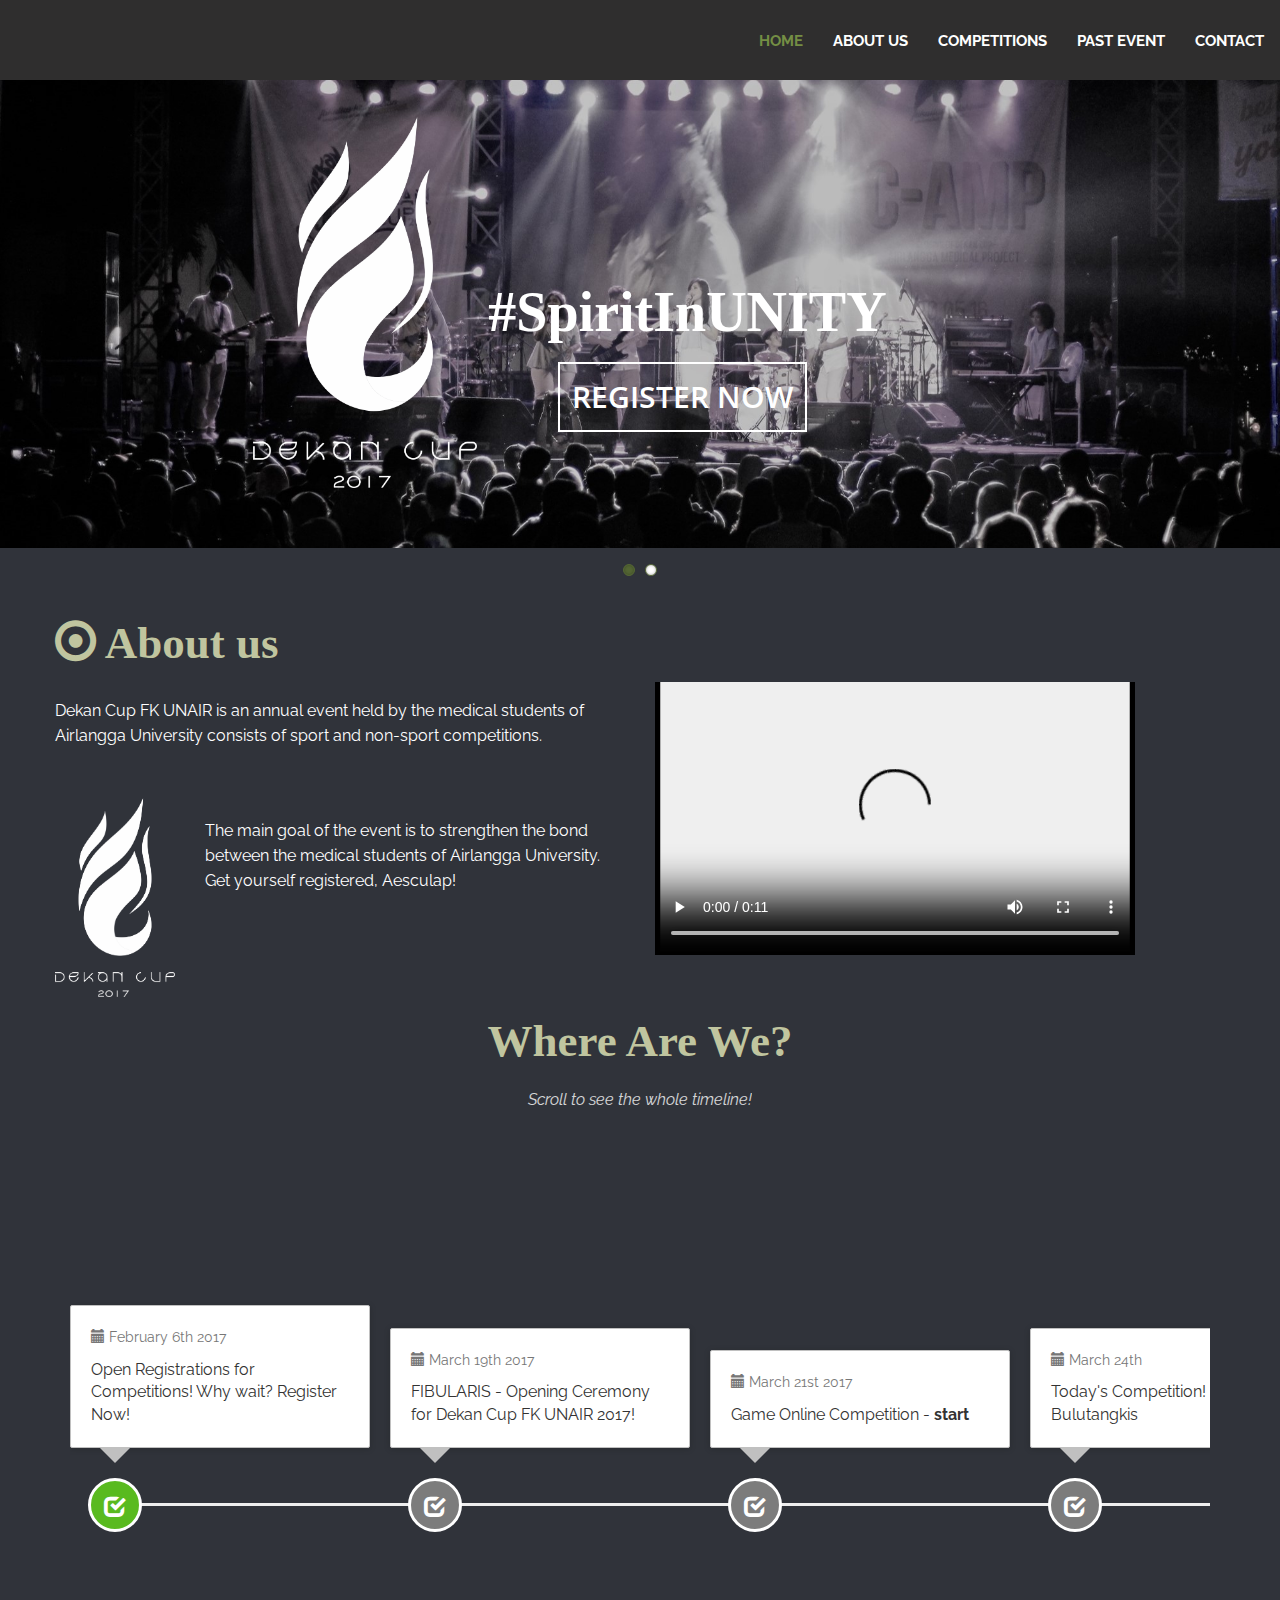
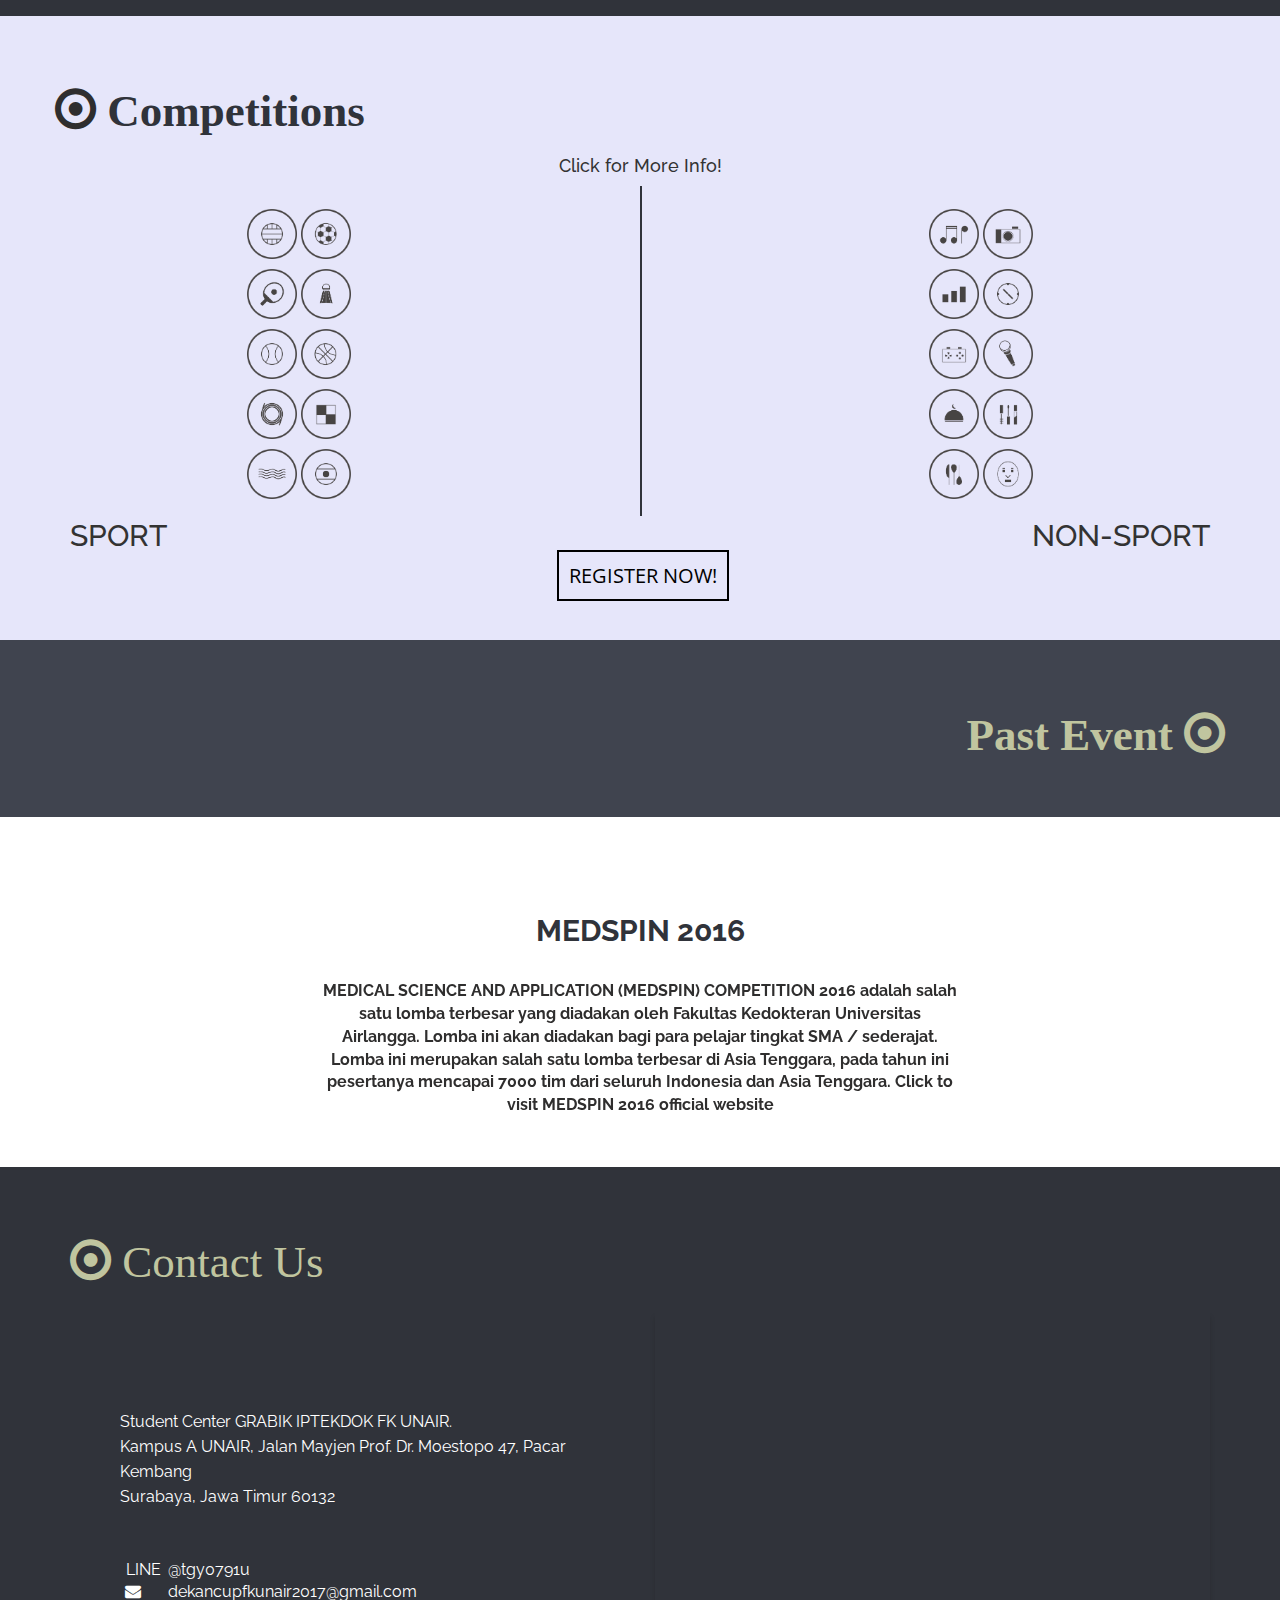
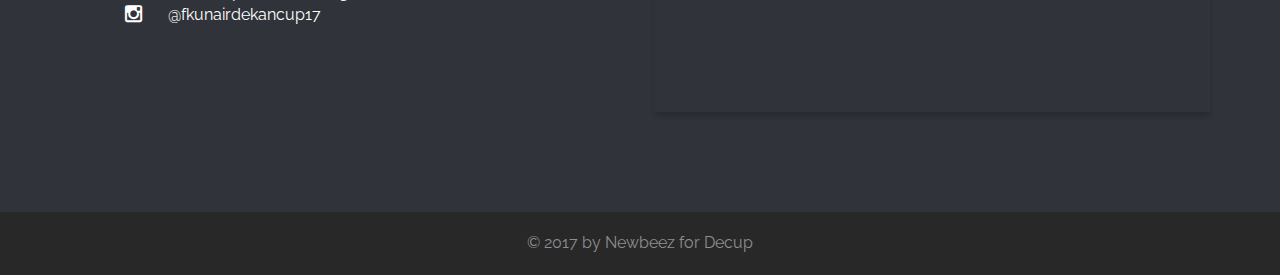
==== commit 31b9b4ba: "huahuahauhaua" ====
--- a/index.html
+++ b/index.html
@@ -870,7 +870,7 @@
 		          	<div class="row">
 		          		<center>
 		          		<!-- https://goo.gl/forms/4zzFeMAAUCevZSoc2 -->
-		          			<a id="register" href="#"><span data-target="#guideline" data-toggle="modal"> REGISTER NOW! </span></a>
+		          			<a id="register-modal" href="#"><span data-target="#guideline" data-toggle="modal"> REGISTER NOW! </span></a>
 		          		</center>
 		          		<style>
 		          			#register-modal:hover { 
@@ -935,7 +935,7 @@
 		          	<div class="row">
 		          		<center>
 		          		<!-- https://goo.gl/forms/4zzFeMAAUCevZSoc2 -->
-		          			<a id="register" href="#"><span data-target="#guideline" data-toggle="modal"> REGISTER NOW! </span></a>
+		          			<a id="register-modal" href="#"><span data-target="#guideline" data-toggle="modal"> FORM PENDAFTARAN ONLINE </span></a>
 		          		</center>
 		          		<!-- <style>
 		          			#register:hover { 
--- a/css/style.css
+++ b/css/style.css
@@ -1633,4 +1633,8 @@
 		margin-left: 35%;
 		font-size: 10pt;
 	}
+	}
+
+	#register-modal {
+			margin-top: 20px;
 	}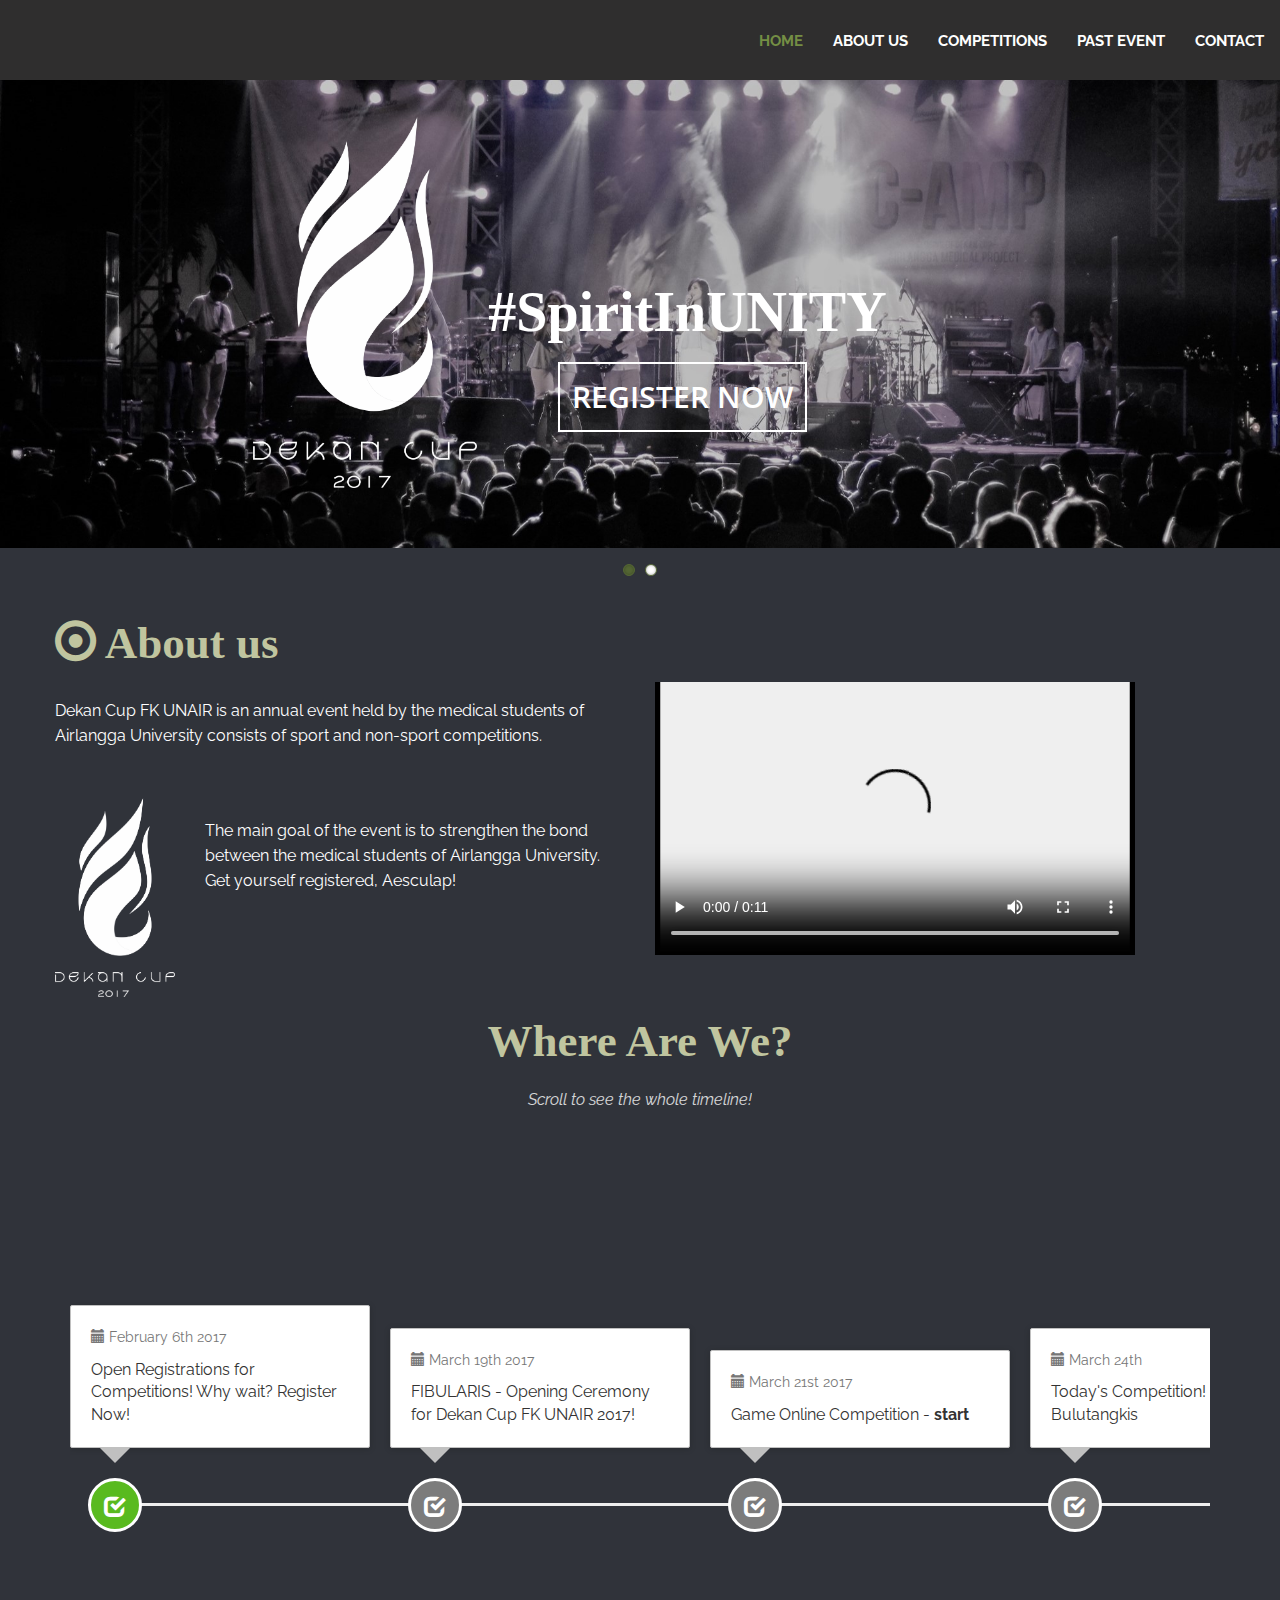
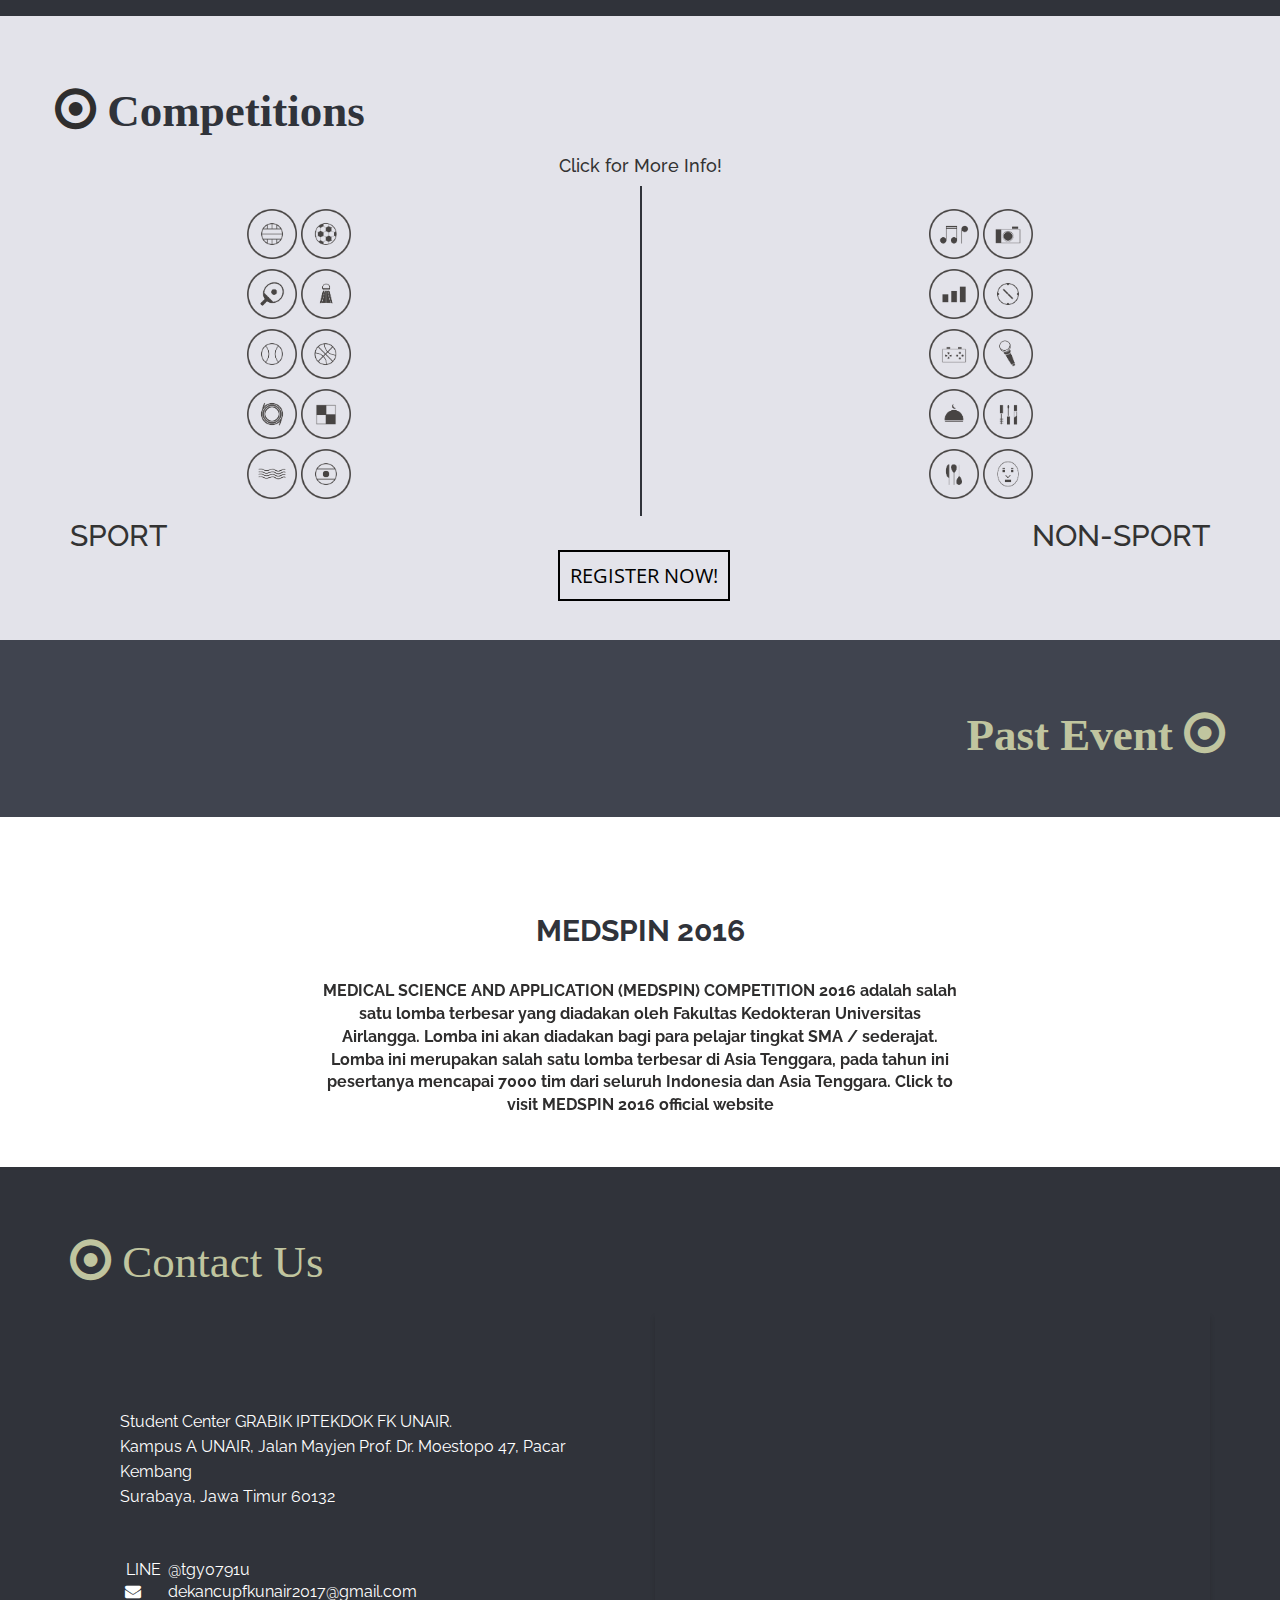
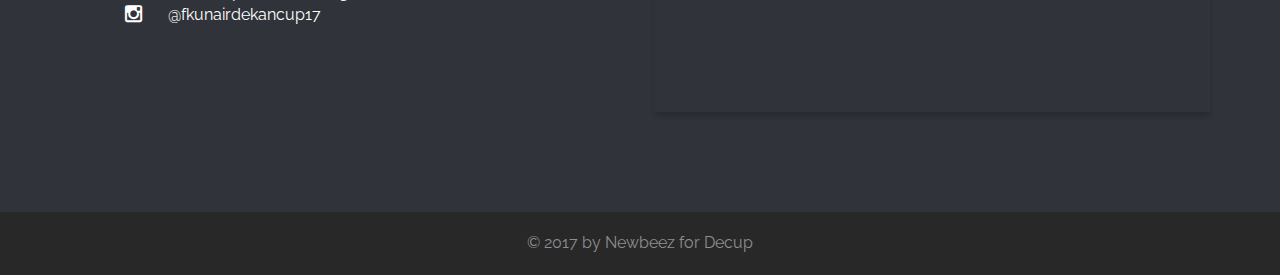
==== commit 6e573e75: "cantik cantik versi mobile & bener2in bbrp" ====
--- a/index.html
+++ b/index.html
@@ -129,9 +129,6 @@
 								</div>
 							</div>
 							<div class="col-md-6">
-							<!-- gimana cara embed video avi -->
-							<!-- <iframe src="https://drive.google.com/file/d/0BzAiD0_w3jMealh2aUtJNnk1STQ/preview" width="480" height="277"></iframe> -->
-								<!-- <embed src="video/about.avi" autostart="true" height="277" width="480" /> -->
 								<video width="480" height="277" controls autoplay>
 								  <source src="video/about.mp4" type="video/mp4">
 								</video>
@@ -210,7 +207,7 @@
 								</div>
 								<div class="timeline-body">
 									<p>Today’s competitions!
-									<ul>
+									<ul style="list-style-type: square;">
 										<li>Futsal</li>
 										<li>Basket</li>
 										<li>Bulutangkis</li>
@@ -232,11 +229,13 @@
 								</div>
 								<div class="timeline-body">
 									<p>Today’s competitions!
-										Futsal
-										Basket
-										Bulutangkis
-										PingPong
-										Tenis
+									<ul style="list-style-type: square;">
+										<li>Futsal</li>
+										<li>Basket</li>
+										<li>Bulutangkis</li>
+										<li>PingPong</li>
+										<li>Tenis</li>
+									</ul>
 									</p>
 								</div>
 							</div>
@@ -275,105 +274,115 @@
 									<p><small class="text-muted"><i class="glyphicon glyphicon-calendar"></i> April 1st-2nd 2017</small></p>
 								</div>
 								<div class="timeline-body">
+								<p>Today’s competitions!
+									<ul style="list-style-type: square;">
+										<li>Futsal</li>
+										<li>Basket</li>
+										<li>Voli</li>
+										<li>PingPong</li>
+										<li>Bulutangkis</li>
+									</ul>
+									</p>
+								</div>
+							</div>
+						</li>
+						<li class="timeline-item">
+							<div class="timeline-badge"><i class="glyphicon glyphicon-check"></i></div>
+							<div class="timeline-panel">
+								<div class="timeline-heading">
+									
+									<p><small class="text-muted"><i class="glyphicon glyphicon-calendar"></i> April 6th 2017</small></p>
+								</div>
+								<div class="timeline-body">
+									<p>Today’s competitions! PES
+									</p>
+								</div>
+							</div>
+						</li>
+						<li class="timeline-item">
+							<div class="timeline-badge"><i class="glyphicon glyphicon-check"></i></div>
+							<div class="timeline-panel">
+								<div class="timeline-heading">
+									
+									<p><small class="text-muted"><i class="glyphicon glyphicon-calendar"></i> April 7th 2017</small></p>
+								</div>
+								<div class="timeline-body">
 									<p>Today’s competitions!
-										Futsal
-										Basket
-										Voli
-										PingPong
-										Bulutangkis
-									</p>
-								</div>
-							</div>
-						</li>
-						<li class="timeline-item">
-							<div class="timeline-badge"><i class="glyphicon glyphicon-check"></i></div>
-							<div class="timeline-panel">
-								<div class="timeline-heading">
-									
-									<p><small class="text-muted"><i class="glyphicon glyphicon-calendar"></i> April 6th 2017</small></p>
-								</div>
-								<div class="timeline-body">
-									<p>Today’s competitions! PES
-									</p>
-								</div>
-							</div>
-						</li>
-						<li class="timeline-item">
-							<div class="timeline-badge"><i class="glyphicon glyphicon-check"></i></div>
-							<div class="timeline-panel">
-								<div class="timeline-heading">
-									
-									<p><small class="text-muted"><i class="glyphicon glyphicon-calendar"></i> April 7th 2017</small></p>
+									<ul style="list-style-type: square;">
+										<li>Bulutangkis</li>
+										<li>PES - FINAL</li>
+										</ul>
+									</p>
+								</div>
+							</div>
+						</li>
+						<li class="timeline-item">
+							<div class="timeline-badge"><i class="glyphicon glyphicon-check"></i></div>
+							<div class="timeline-panel">
+								<div class="timeline-heading">
+									
+									<p><small class="text-muted"><i class="glyphicon glyphicon-calendar"></i> April 8th 2017</small></p>
 								</div>
 								<div class="timeline-body">
 									<p>Today’s competitions!
-										Bulutangkis
-										PES - FINAL
-									</p>
-								</div>
-							</div>
-						</li>
-						<li class="timeline-item">
-							<div class="timeline-badge"><i class="glyphicon glyphicon-check"></i></div>
-							<div class="timeline-panel">
-								<div class="timeline-heading">
-									
-									<p><small class="text-muted"><i class="glyphicon glyphicon-calendar"></i> April 8th 2017</small></p>
+									<ul style="list-style-type: square;">
+										<li>Futsal</li>
+										<li>Basket</li>
+										<li>Voli</li>
+										<li>PingPong</li>
+										<li>Bulutangkis</li>
+										<li>Amazing Race</li>
+										</ul>
+									</p>
+								</div>
+							</div>
+						</li>
+						<li class="timeline-item">
+							<div class="timeline-badge"><i class="glyphicon glyphicon-check"></i></div>
+							<div class="timeline-panel">
+								<div class="timeline-heading">
+									
+									<p><small class="text-muted"><i class="glyphicon glyphicon-calendar"></i> April 9th 2017</small></p>
 								</div>
 								<div class="timeline-body">
 									<p>Today’s competitions!
-										Futsal
-										Basket
-										Voli
-										PingPong
-										Bulutangkis
-										Amazing Race
-									</p>
-								</div>
-							</div>
-						</li>
-						<li class="timeline-item">
-							<div class="timeline-badge"><i class="glyphicon glyphicon-check"></i></div>
-							<div class="timeline-panel">
-								<div class="timeline-heading">
-									
-									<p><small class="text-muted"><i class="glyphicon glyphicon-calendar"></i> April 9th 2017</small></p>
+									<ul style="list-style-type: square;">
+										<li>Futsal</li>
+										<li>Basket</li>
+										<li>Voli</li>
+										<li>PingPong</li>
+										<li>Bulutangkis</li>
+										</ul>
+									</p>
+								</div>
+							</div>
+						</li>
+						<li class="timeline-item">
+							<div class="timeline-badge"><i class="glyphicon glyphicon-check"></i></div>
+							<div class="timeline-panel">
+								<div class="timeline-heading">
+									
+									<p><small class="text-muted"><i class="glyphicon glyphicon-calendar"></i> April 10th-13th 2017</small></p>
+								</div>
+								<div class="timeline-body">
+									<p>Islamic Competitions
+									</p>
+								</div>
+							</div>
+						</li>
+						<li class="timeline-item">
+							<div class="timeline-badge"><i class="glyphicon glyphicon-check"></i></div>
+							<div class="timeline-panel">
+								<div class="timeline-heading">
+									
+									<p><small class="text-muted"><i class="glyphicon glyphicon-calendar"></i> April 14th 2017</small></p>
 								</div>
 								<div class="timeline-body">
 									<p>Today’s competitions!
-										Futsal
-										Basket
-										Voli
-										PingPong
-										Bulutangkis
-									</p>
-								</div>
-							</div>
-						</li>
-						<li class="timeline-item">
-							<div class="timeline-badge"><i class="glyphicon glyphicon-check"></i></div>
-							<div class="timeline-panel">
-								<div class="timeline-heading">
-									
-									<p><small class="text-muted"><i class="glyphicon glyphicon-calendar"></i> April 10th-13th 2017</small></p>
-								</div>
-								<div class="timeline-body">
-									<p>Islamic Competitions
-									</p>
-								</div>
-							</div>
-						</li>
-						<li class="timeline-item">
-							<div class="timeline-badge"><i class="glyphicon glyphicon-check"></i></div>
-							<div class="timeline-panel">
-								<div class="timeline-heading">
-									
-									<p><small class="text-muted"><i class="glyphicon glyphicon-calendar"></i> April 14th 2017</small></p>
-								</div>
-								<div class="timeline-body">
-									<p>Today’s competitions!
-										Bulu tangkis
-										Tarik tambang
+									<ul style="list-style-type: square;">
+										<li>Bulu tangkis</li>
+										<li>Tarik tambang</li>
+										</ul>
 									</p>
 								</div>
 							</div>
@@ -405,10 +414,12 @@
 								</div>
 								<div class="timeline-body">
 									<p>Today’s competitions!
-										Futsal
-										Basket
-										Ping pong
-										Bulu tangkis
+									<ul style="list-style-type: square;">
+										<li>Futsal</li>
+										<li>Basket</li>
+										<li>Ping pong</li>
+										<li>Bulu tangkis</li>
+										</ul>
 									</p>
 								</div>
 							</div>
@@ -822,6 +833,10 @@
 							NON-SPORT
 						</h2>
 					</div>
+					<!-- end of competition column -->
+									<div class="register-btn"><a id="register" href="#" style="color: black; border: 2px black solid; padding: 10px;">
+					<span data-target="#guideline" data-toggle="modal"> REGISTER NOW!</span></a>
+				</div>
 						       	<!-- Modal -->
 		  <div class="modal fade" id="modalCompet" role="dialog" data-backdrop='false'>
 		    <div class="modal-dialog modal-lg">
@@ -1024,10 +1039,7 @@
 		  </div>
 		<!-- terkhir guideline-->
 				</div>
-			</div>
-				<div class="register-btn"><a id="register" href="#" style="color: black; border: 2px black solid; padding: 10px;">
-					<span data-target="#guideline" data-toggle="modal"> REGISTER NOW!</span></a>
-				</div> 
+			</div> 
     	</div>
     </div>
 <!-- event -->
--- a/css/style.css
+++ b/css/style.css
@@ -116,7 +116,7 @@
 }
 .container-nav {
 	position: relative;
-	z-index: 3;
+	/*z-index: 3;*/
 }
 .container {
 	position: relative;
@@ -391,7 +391,7 @@
 	#slider .caption .slider1-btn {
 	    height: 40px;
 		font-size: 16px;
-		margin-left: 40%;
+		margin-left: 30%;
 
 	}
 	#slider .caption .slider1-left {
@@ -436,7 +436,7 @@
 	#slider .caption .slider1-btn {
 	    height: 40px;
 		font-size: 16px;
-		margin-left: 40%;
+		margin-left: 30%;
 
 	}
 
@@ -599,8 +599,14 @@
 		padding: 0;
 	}
 #about img {
-	width: 40%;
-	margin-left: 25%;
+	width: 20%;
+	margin-left: 40%;
+}
+
+#about video {
+	width: 60%;
+	height:60%;
+	margin-left: 23%;
 }
 	#about .about-heading h2 {
 		margin-top: 30px;
@@ -835,7 +841,7 @@
 /*Competition*/
 #competition {
 	padding: 50px;
-	background-color: #e6e6fa;
+	background-color: #e3e3ea;
 }
 
 #competition .competition-heading {
@@ -860,6 +866,7 @@
 @media screen and (min-width: 320px) and (max-width: 520px) {
 	#competition {
 		padding: 0;
+		overflow: auto;
 	}
 
 	#competition .competition-heading h2 {
@@ -871,6 +878,10 @@
 		margin-top: 20px;
 		font-size: 12px;
 		line-height: 20px;
+	}
+
+	.vertical-line {
+		display: none;
 	}
 }
 
@@ -1625,6 +1636,14 @@
 		margin-left: 35%;
 		font-size: 10pt;
 	}
+
+	#twitter {
+		font-size: 85%;
+	}
+
+	#line-id{
+		margin-left: 50px;
+	}
 }
 
 @media screen and (min-width: 521px) and (max-width: 980px) {
--- a/css/timeline_new.css
+++ b/css/timeline_new.css
@@ -169,4 +169,11 @@
   top: auto;
   bottom: 0px;
   left: 43px;
-}+}
+
+
+@media screen and (min-width: 320px) and (max-width: 520px) {
+  .where-are-we {
+    font-size: 80%;
+  }
+}
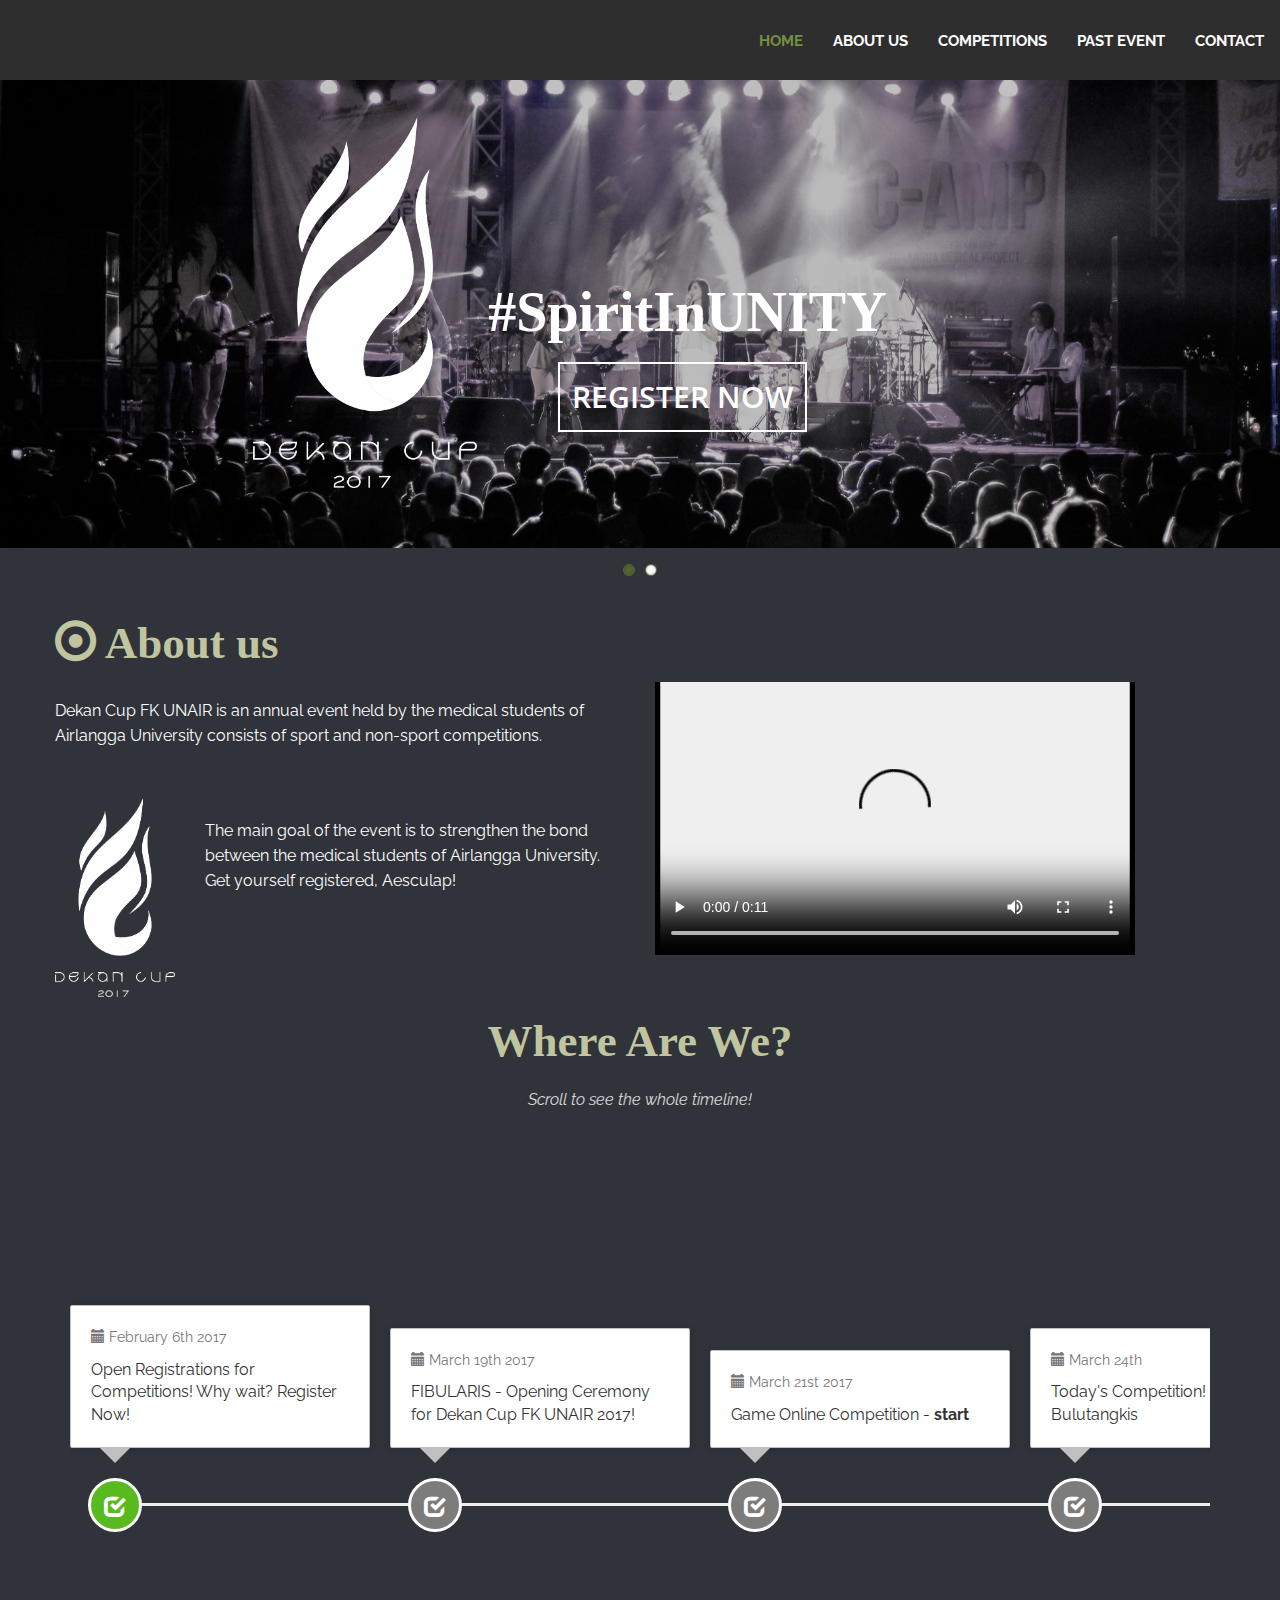
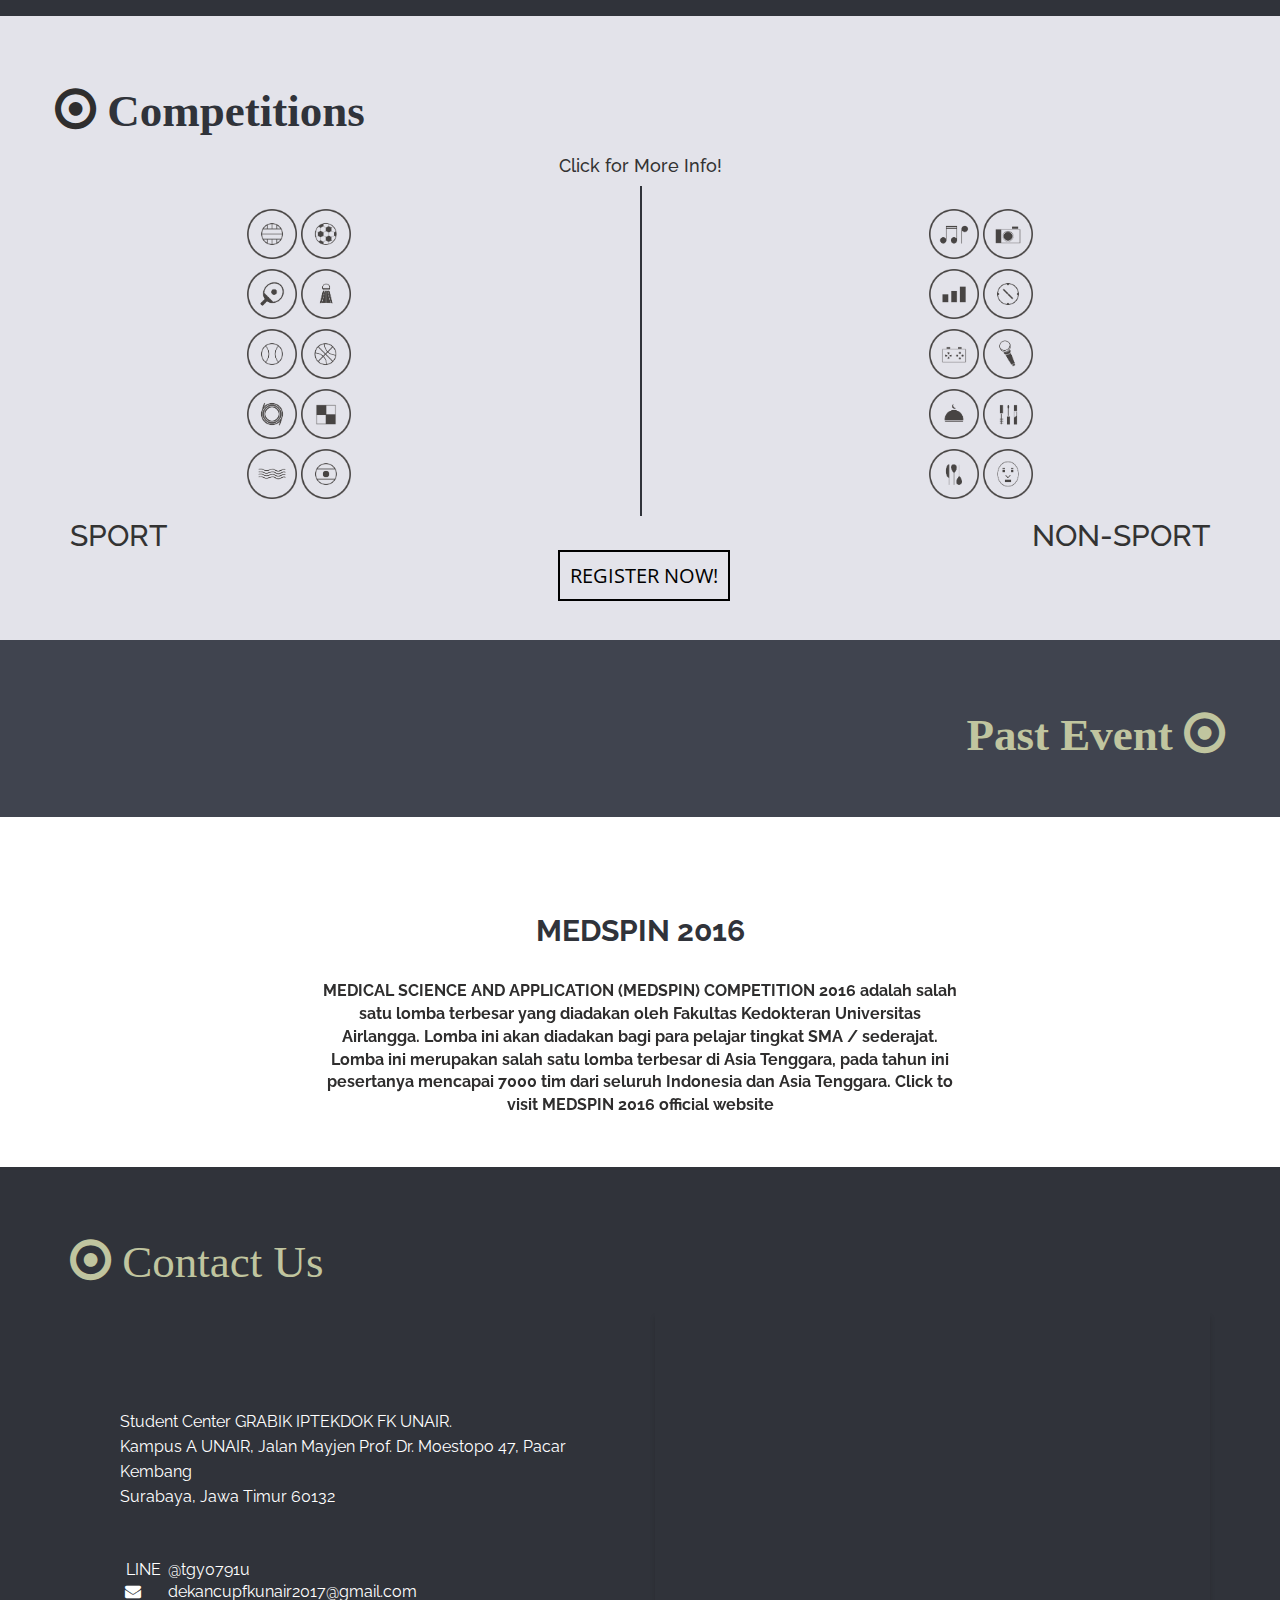
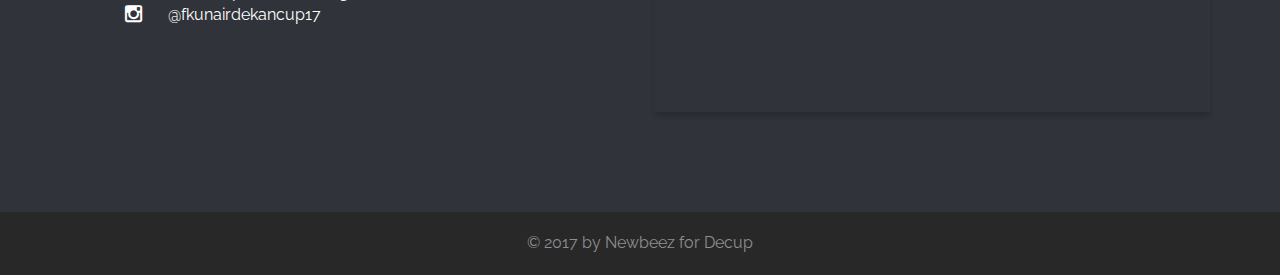
==== commit b1233648: "update tombol register" ====
--- a/index.html
+++ b/index.html
@@ -953,7 +953,7 @@
 		          			<a id="register-modal" href="#"><span data-target="#guideline" data-toggle="modal"> FORM PENDAFTARAN ONLINE </span></a>
 		          		</center>
 		          		<!-- <style>
-		          			#register:hover { 
+		          			#register { 
 		          				padding: 10px;
 		          				font-weight: bold;
 		          			}
@@ -992,14 +992,15 @@
 								<div class="row">
 					          		<center>
 					          		<!-- https://goo.gl/forms/4zzFeMAAUCevZSoc2 -->
-					          			<a id="register" href="https://goo.gl/forms/4zzFeMAAUCevZSoc2">FORM PENDAFTARAN ONLINE</a>
+					          			<a id="register-form" href="https://goo.gl/forms/4zzFeMAAUCevZSoc2" target="_blank">FORM PENDAFTARAN ONLINE</a>
 					          		</center>
-					          		<!-- <style>
-					          			#register:hover { 
+					          		<style>
+					          			#register-form:hover { 
 					          				padding: 10px;
 					          				font-weight: bold;
+					          				border: solid;
 					          			}
-					          		</style> -->
+					          		</style>
 					          		<br>
 					          	</div>
 		          		</div>
